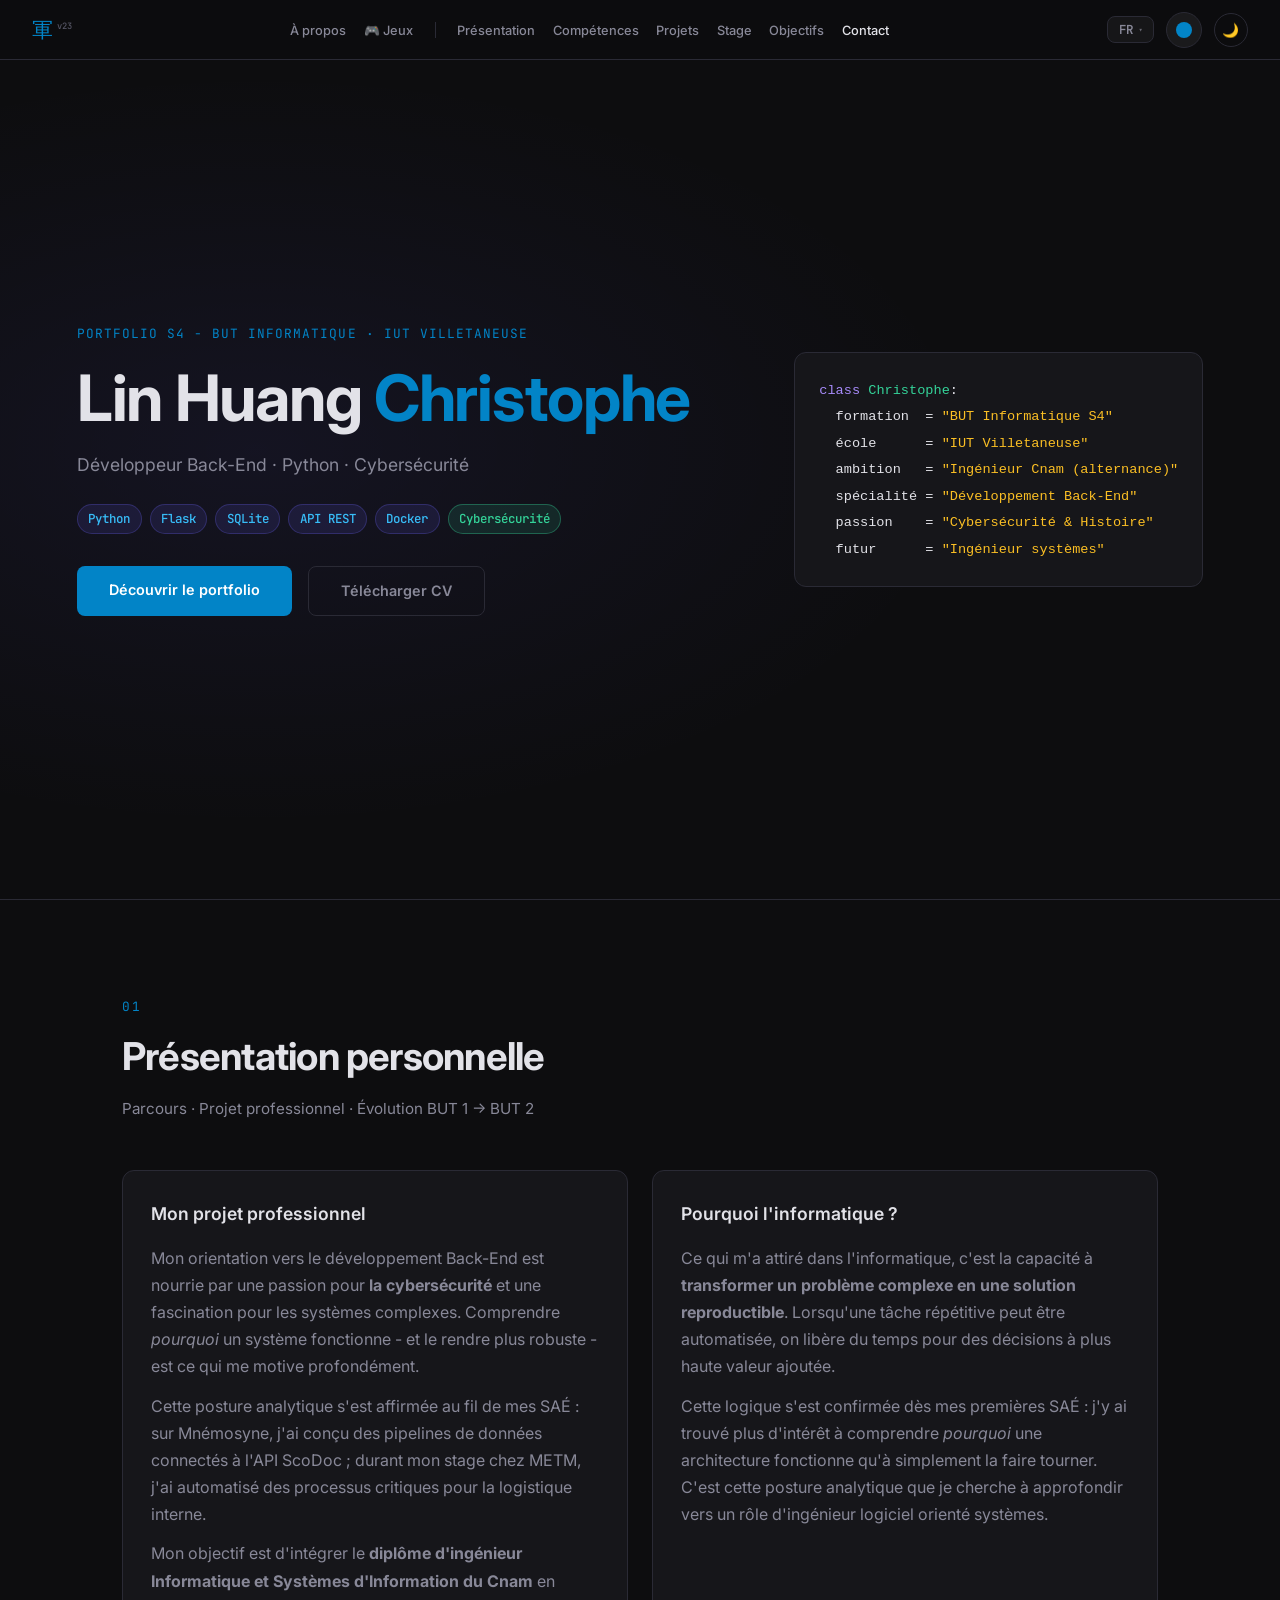
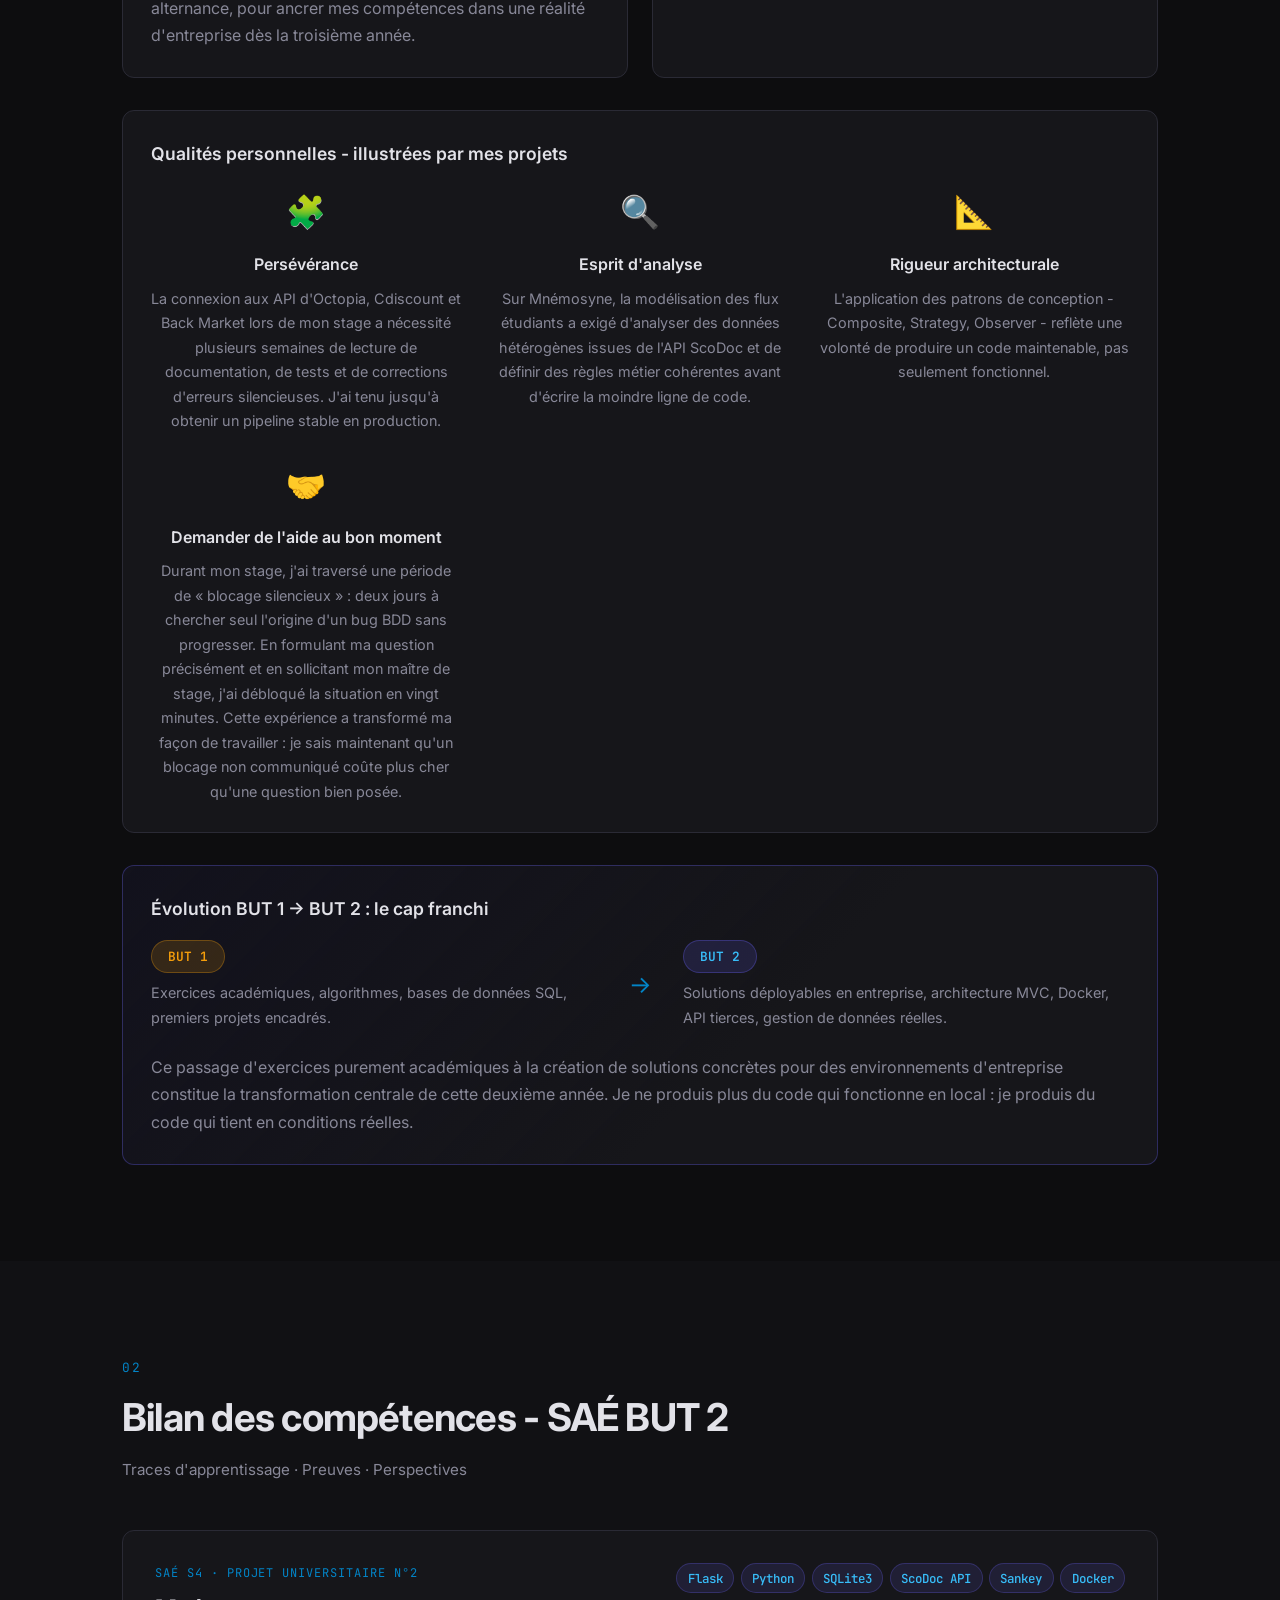
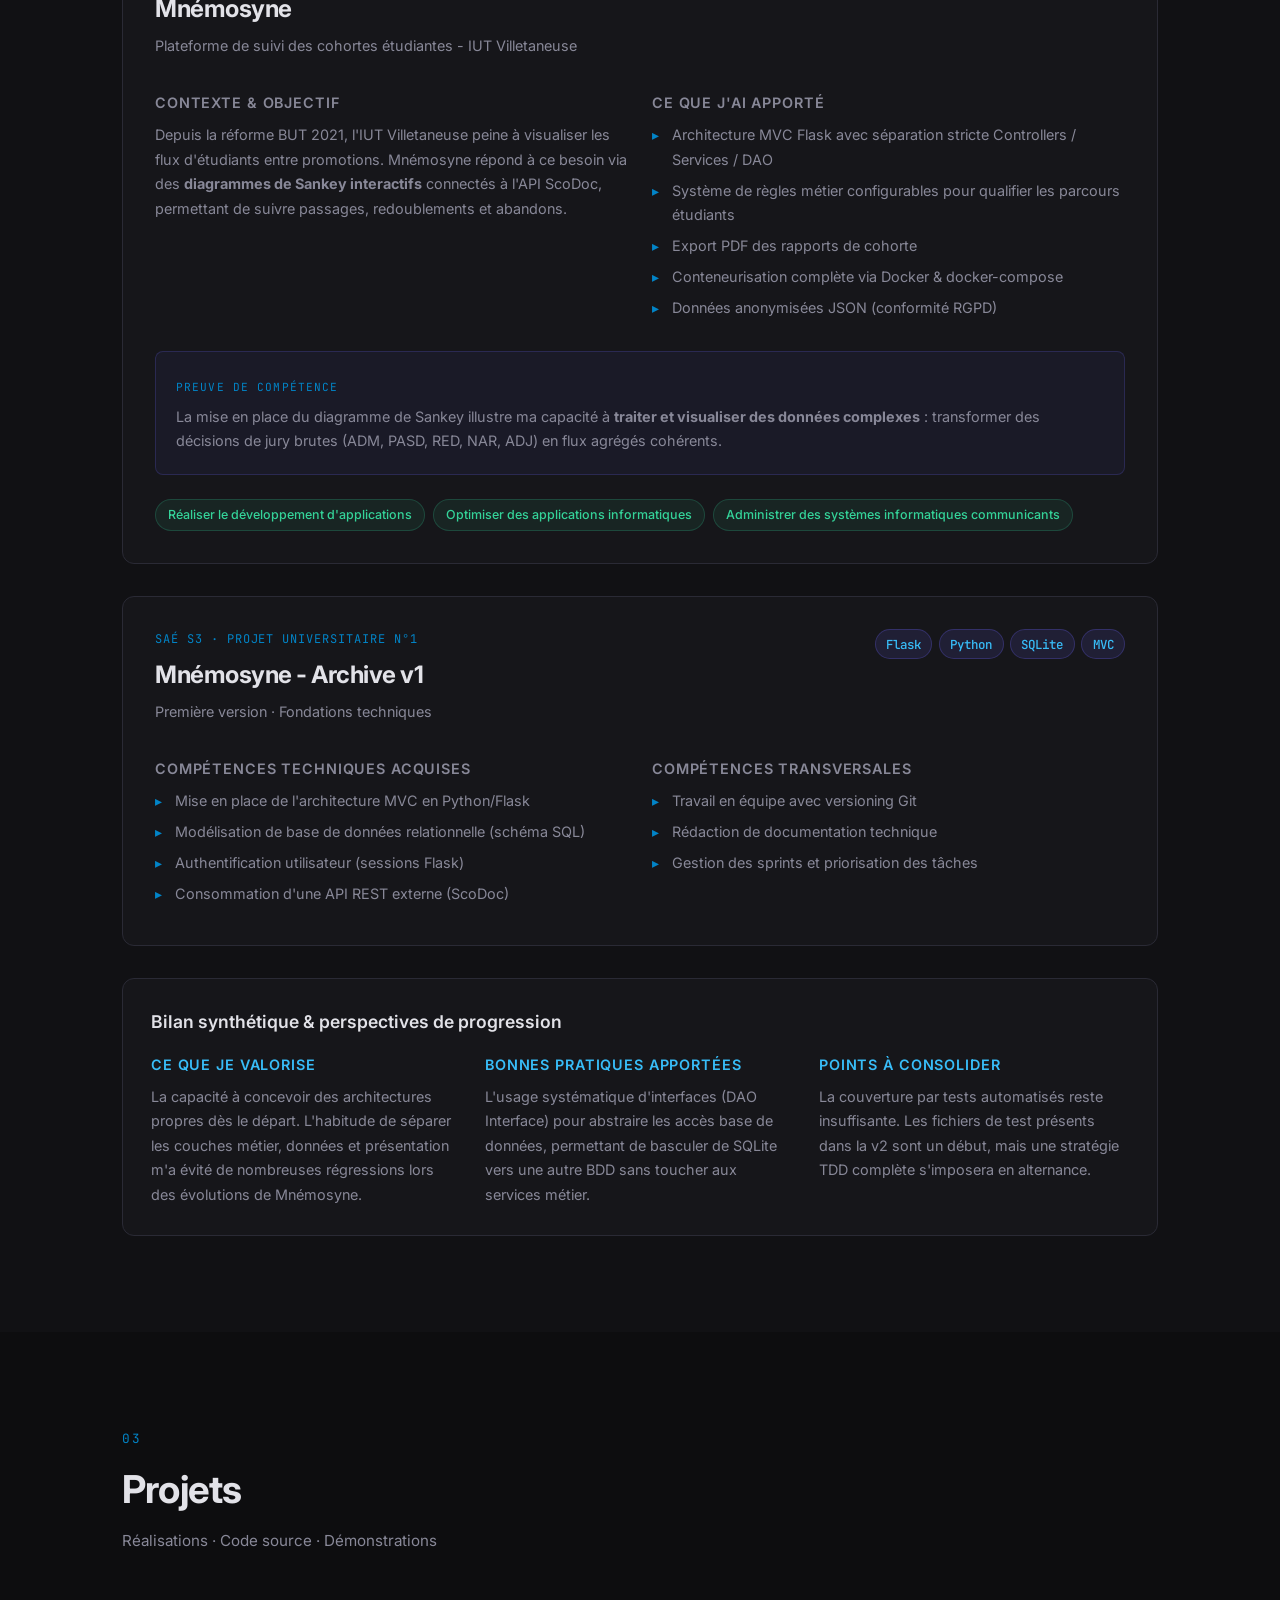
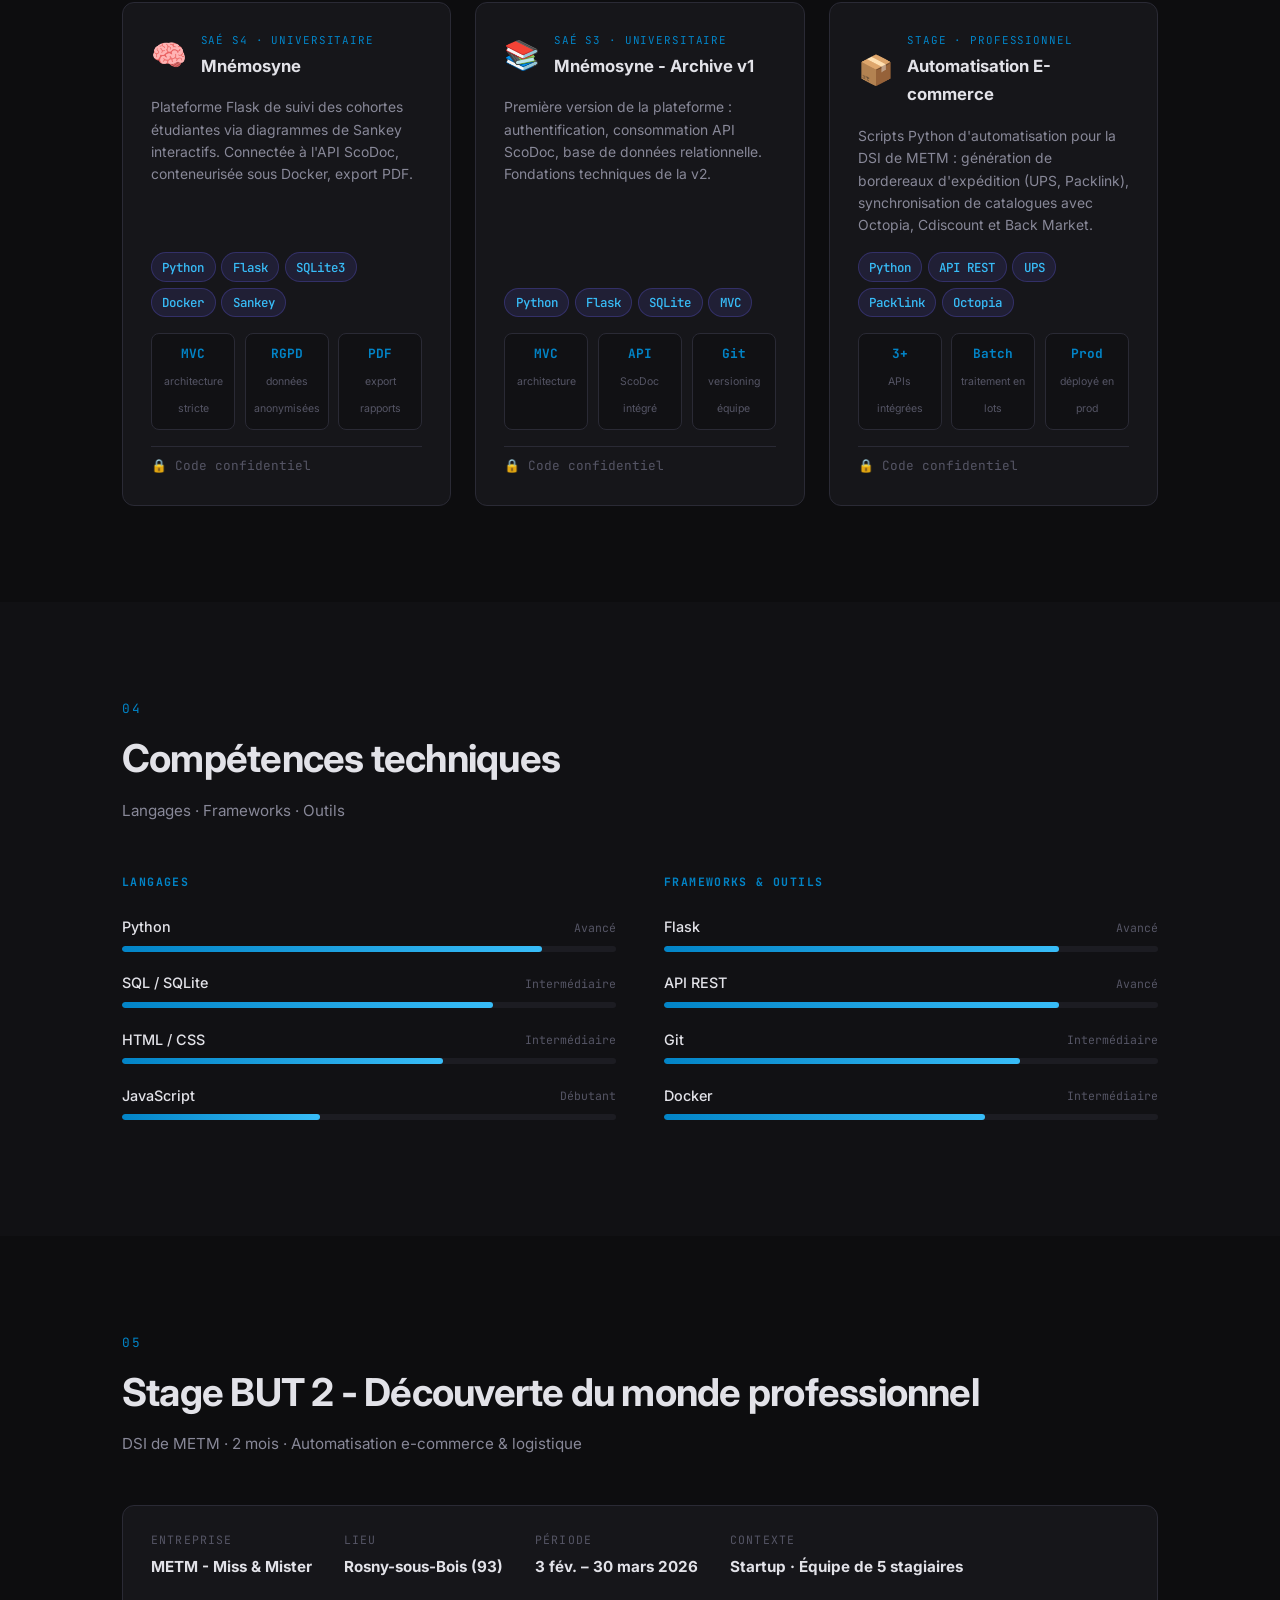
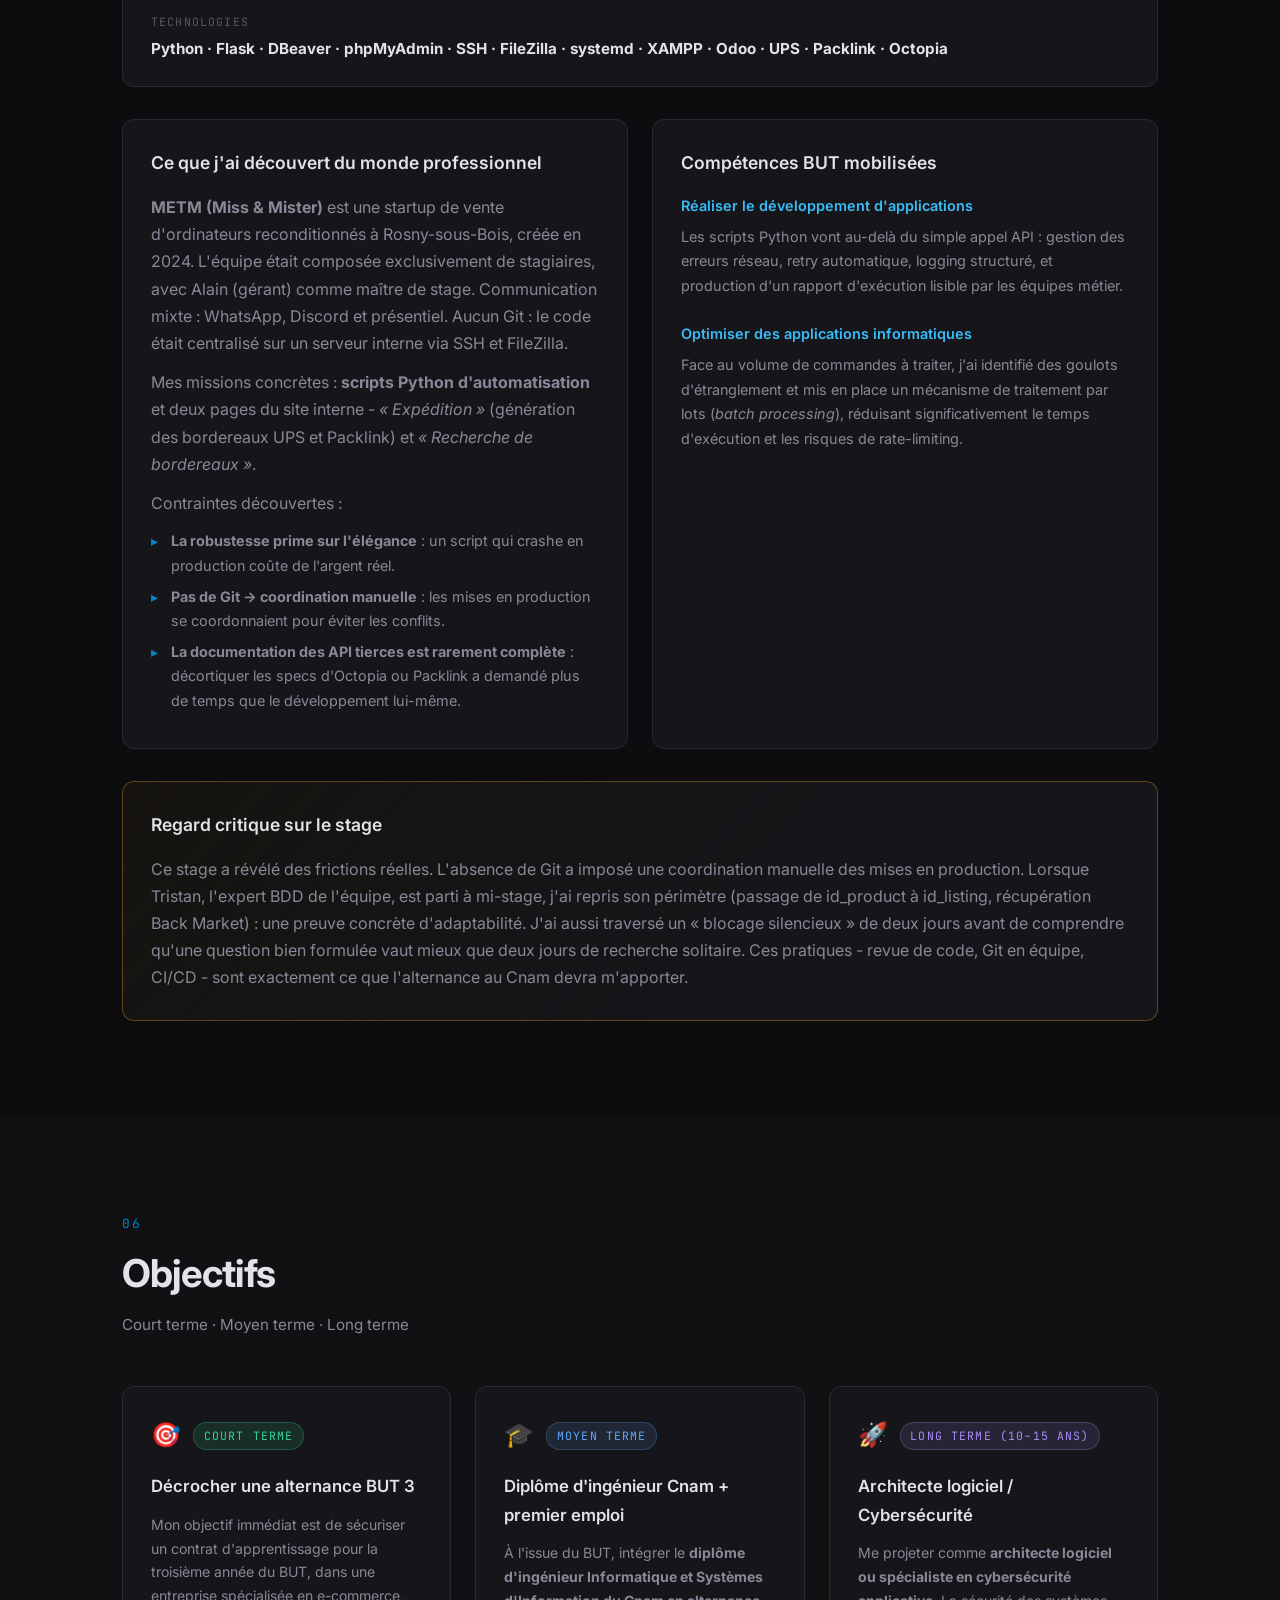
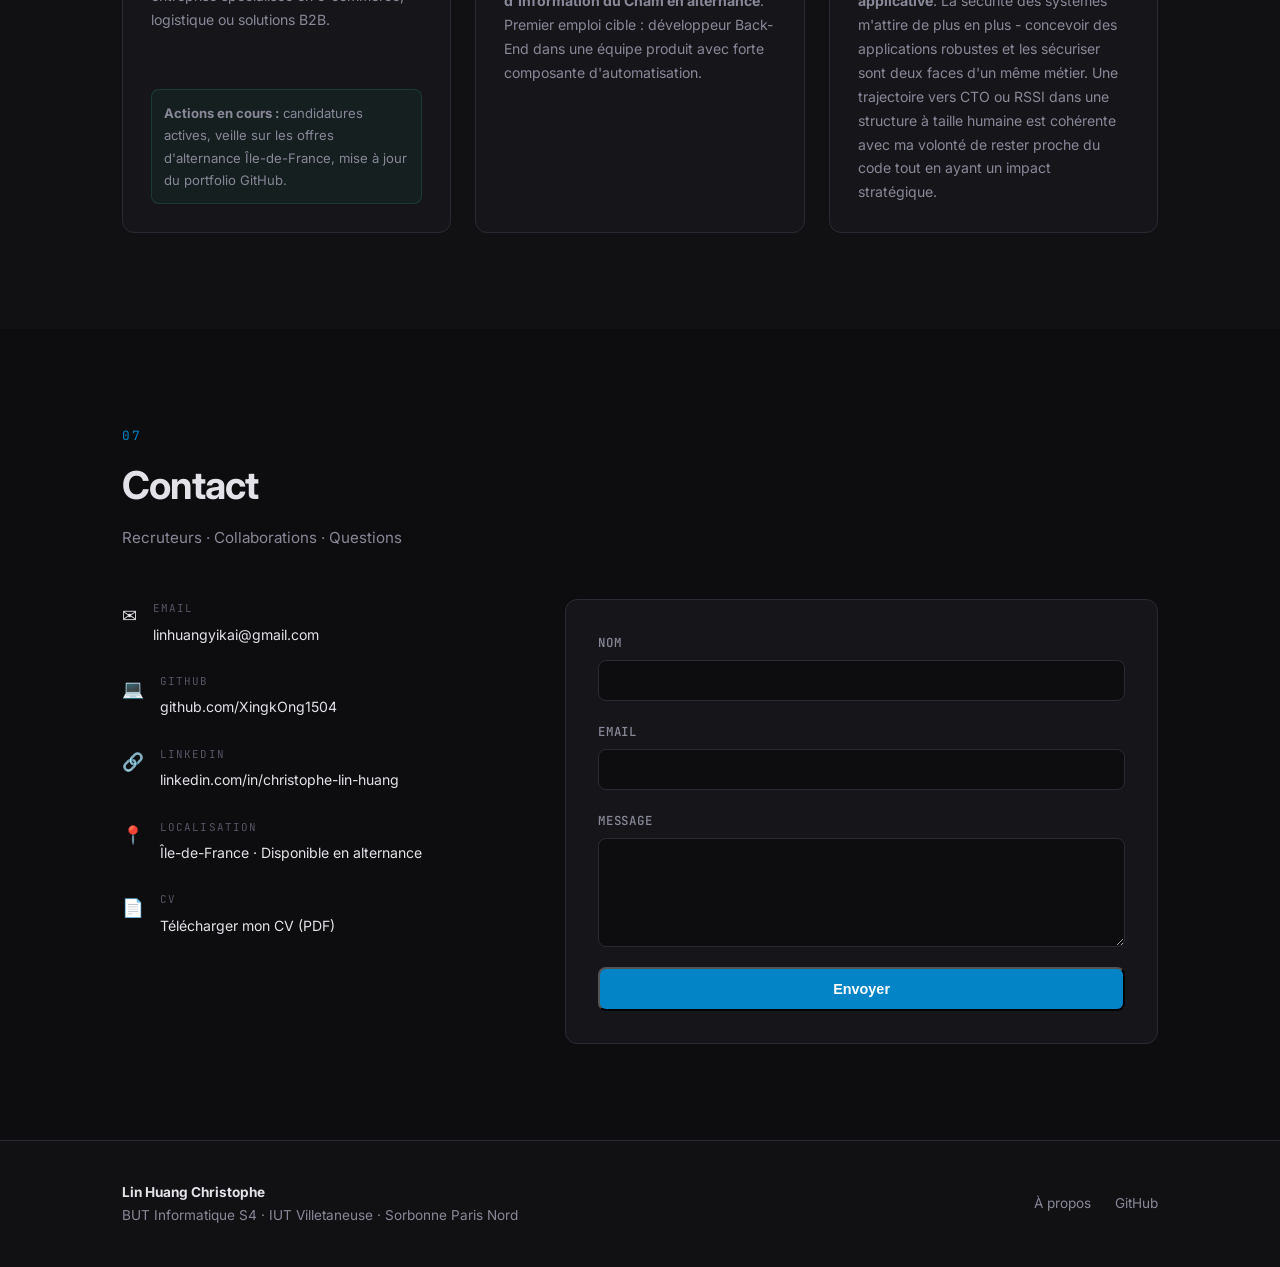
==== index.html @ b980972f "Age auto-calcule depuis le 19/07/2005 - plus besoin de le changer (v23) Co-Authored-By: Claude Sonne" ====
﻿<!DOCTYPE html>
<html lang="fr" data-theme="dark">
<head>
  <meta charset="UTF-8" />
  <meta name="viewport" content="width=device-width, initial-scale=1.0" />
  <title>Lin Huang Christophe - Portfolio BUT Informatique S4</title>
  <link rel="stylesheet" href="style.css" />
  <link rel="preconnect" href="https://fonts.googleapis.com" />
  <link href="https://fonts.googleapis.com/css2?family=Inter:wght@300;400;500;600;700&family=JetBrains+Mono:wght@400;500&display=swap" rel="stylesheet" />
</head>
<body>

  <!-- NAV -->
  <nav class="navbar">
    <a href="index.html" class="nav-logo">軍<span class="nav-v">v23</span></a>
    <button id="leafEgg" aria-hidden="true" tabindex="-1"></button>
    <ul class="nav-links">
      <li><a href="about.html" data-i18n="nav_about">À propos</a></li>
      <li><a href="games.html" data-i18n="nav_games">🎮 Jeux</a></li>
      <li class="nav-sep"></li>
      <li><a href="#presentation" data-i18n="nav_presentation">Présentation</a></li>
      <li><a href="#competences" data-i18n="nav_competences">Compétences</a></li>
      <li><a href="#projets" data-i18n="nav_projets">Projets</a></li>
      <li><a href="#stage" data-i18n="nav_stage">Stage</a></li>
      <li><a href="#objectifs" data-i18n="nav_objectifs">Objectifs</a></li>
      <li><a href="#contact" data-i18n="nav_contact">Contact</a></li>
    </ul>
    <div class="nav-actions">
      <div class="lang-dropdown" id="langDropdown">
        <button class="lang-current-btn" id="langCurrentBtn">
          <span id="langCurrentText">FR</span>
          <span class="lang-arr">▾</span>
        </button>
        <div class="lang-menu" id="langMenu">
          <button class="lang-menu-item" data-lang="fr">FR - Français</button>
          <button class="lang-menu-item" data-lang="en">EN - English</button>
          <button class="lang-menu-item" data-lang="zh">简 - 简体中文</button>
          <button class="lang-menu-item" data-lang="zh-tw">繁 - 繁體中文</button>
        </div>
      </div>
      <div class="color-picker-wrap" id="colorPickerWrap">
        <button class="color-picker-btn" id="colorPickerBtn" title="Couleur d'accent">
          <span class="color-dot" id="colorDot"></span>
        </button>
        <div class="color-palette-popup" id="colorPalettePopup"></div>
      </div>
      <button class="theme-toggle" id="themeToggle" aria-label="Thème">
        <span class="theme-icon">🌙</span>
      </button>
    </div>
  </nav>

  <!-- HERO -->
  <header class="hero">
    <div class="hero-content">
      <p class="hero-tag" data-i18n="hero_tag">Portfolio S4 - BUT Informatique · IUT Villetaneuse</p>
      <h1 data-i18n-html="hero_name">Lin Huang <span class="accent">Christophe</span></h1>
      <p class="hero-subtitle" data-i18n="hero_subtitle">Développeur Back-End · Automatisation · E-commerce &amp; Logistique</p>
      <div class="hero-badges">
        <span class="badge">Python</span>
        <span class="badge">Flask</span>
        <span class="badge">SQLite</span>
        <span class="badge">API REST</span>
        <span class="badge">Docker</span>
        <span class="badge badge-cyber">Cybersécurité</span>
      </div>
      <div class="hero-actions">
        <a href="#presentation" class="cta-btn" data-i18n="hero_cta">Découvrir le portfolio</a>
        <a href="cv.pdf" class="cv-btn" download data-i18n="hero_cv">Télécharger CV</a>
      </div>
    </div>
    <div class="hero-code">
      <pre><code data-i18n-html="hero_code"><span class="kw">class</span> <span class="cls">Christophe</span>:
  formation  = <span class="str">"BUT Informatique S4"</span>
  école      = <span class="str">"IUT Villetaneuse"</span>
  ambition   = <span class="str">"Ingénieur Cnam (alternance)"</span>
  spécialité = <span class="str">"Développement Back-End"</span>
  passion    = <span class="str">"Cybersécurité & Histoire"</span>
  futur      = <span class="str">"Ingénieur systèmes"</span></code></pre>
    </div>
  </header>

  <main>

    <!-- ======== 01 - PRÉSENTATION ======== -->
    <section id="presentation" class="section">
      <div class="container">
        <div class="section-header">
          <span class="section-num">01</span>
          <h2 data-i18n="s01_title">Présentation personnelle</h2>
          <p class="section-sub" data-i18n="s01_sub">Parcours · Projet professionnel · Évolution BUT 1 → BUT 2</p>
        </div>

        <div class="grid-2">
          <div class="card">
            <h3 data-i18n="s01_c1_title">Mon projet professionnel</h3>
            <div data-i18n-html="s01_c1_body">
              <p>Mon orientation vers le développement Back-End découle d'une appétence concrète pour <strong>l'automatisation des flux d'information</strong>, notamment dans les secteurs de l'e-commerce et de la logistique.</p>
              <p>Durant mon stage, j'ai mesuré l'impact direct d'un code robuste sur des processus critiques : génération automatique de bordereaux d'expédition, synchronisation des catalogues produits entre marketplaces.</p>
              <p>Mon objectif est d'intégrer le <strong>diplôme d'ingénieur Informatique et Systèmes d'Information du Cnam</strong> en alternance, pour ancrer mes compétences dans une réalité d'entreprise dès la troisième année.</p>
            </div>
          </div>

          <div class="card">
            <h3 data-i18n="s01_c2_title">Pourquoi l'informatique ?</h3>
            <div data-i18n-html="s01_c2_body">
              <p>Ce qui m'a attiré dans l'informatique, c'est la capacité à <strong>transformer un problème complexe en une solution reproductible</strong>. Lorsqu'une tâche répétitive peut être automatisée, on libère du temps pour des décisions à plus haute valeur ajoutée.</p>
              <p>Cette logique s'est confirmée dès mes premières SAÉ : j'y ai trouvé plus d'intérêt à comprendre <em>pourquoi</em> une architecture fonctionne qu'à simplement la faire tourner. C'est cette posture analytique que je cherche à approfondir vers un rôle d'ingénieur logiciel orienté systèmes.</p>
            </div>
          </div>
        </div>

        <div class="card card-full mt-lg">
          <h3 data-i18n="s01_c3_title">Qualités personnelles - illustrées par mes projets</h3>
          <div class="qualities-grid">
            <div class="quality-item">
              <span class="quality-icon">&#x1F9E9;</span>
              <h4 data-i18n="q1_title">Persévérance</h4>
              <p data-i18n="q1_body">La connexion aux API d'Octopia, Cdiscount et Back Market lors de mon stage a nécessité plusieurs semaines de lecture de documentation, de tests et de corrections d'erreurs silencieuses. J'ai tenu jusqu'à obtenir un pipeline stable en production.</p>
            </div>
            <div class="quality-item">
              <span class="quality-icon">&#x1F50D;</span>
              <h4 data-i18n="q2_title">Esprit d'analyse</h4>
              <p data-i18n="q2_body">Sur Mnémosyne, la modélisation des flux étudiants a exigé d'analyser des données hétérogènes issues de l'API ScoDoc et de définir des règles métier cohérentes avant d'écrire la moindre ligne de code.</p>
            </div>
            <div class="quality-item">
              <span class="quality-icon">&#x1F4D0;</span>
              <h4 data-i18n="q3_title">Rigueur architecturale</h4>
              <p data-i18n="q3_body">L'application des patrons de conception - Composite, Strategy, Observer - reflète une volonté de produire un code maintenable, pas seulement fonctionnel.</p>
            </div>
            <div class="quality-item">
              <span class="quality-icon">&#x1F91D;</span>
              <h4 data-i18n="q4_title">Demander de l'aide au bon moment</h4>
              <p data-i18n="q4_body">Durant mon stage, j'ai traversé une période de « blocage silencieux » : deux jours à chercher seul l'origine d'un bug BDD sans progresser. En formulant ma question précisément et en sollicitant mon maître de stage, j'ai débloqué la situation en vingt minutes. Cette expérience a transformé ma façon de travailler : je sais maintenant qu'un blocage non communiqué coûte plus cher qu'une question bien posée.</p>
            </div>
          </div>
        </div>

        <div class="card card-full mt-lg highlight-card">
          <h3 data-i18n="s01_c4_title">Évolution BUT 1 → BUT 2 : le cap franchi</h3>
          <div class="evolution-timeline">
            <div class="evo-step">
              <span class="evo-badge but1">BUT 1</span>
              <p data-i18n="evo_but1">Exercices académiques, algorithmes, bases de données SQL, premiers projets encadrés.</p>
            </div>
            <div class="evo-arrow">&#x2192;</div>
            <div class="evo-step">
              <span class="evo-badge but2">BUT 2</span>
              <p data-i18n="evo_but2">Solutions déployables en entreprise, architecture MVC, Docker, API tierces, gestion de données réelles.</p>
            </div>
          </div>
          <p class="mt-md" data-i18n="evo_conclusion">Ce passage d'exercices purement académiques à la création de solutions concrètes pour des environnements d'entreprise constitue la transformation centrale de cette deuxième année. Je ne produis plus du code qui fonctionne en local : je produis du code qui tient en conditions réelles.</p>
        </div>
      </div>
    </section>

    <!-- ======== 02 - COMPÉTENCES & SAÉ ======== -->
    <section id="competences" class="section section-dark">
      <div class="container">
        <div class="section-header">
          <span class="section-num">02</span>
          <h2 data-i18n="s02_title">Bilan des compétences - SAÉ BUT 2</h2>
          <p class="section-sub" data-i18n="s02_sub">Traces d'apprentissage · Preuves · Perspectives</p>
        </div>

        <div class="project-card">
          <div class="project-header">
            <div>
              <span class="project-tag" data-i18n="sae_s4_tag">SAÉ S4 · Projet universitaire n°2</span>
              <h3 class="project-title">Mnémosyne</h3>
              <p class="project-sub" data-i18n="sae_s4_sub">Plateforme de suivi des cohortes étudiantes - IUT Villetaneuse</p>
            </div>
            <div class="project-stack">
              <span class="badge">Flask</span>
              <span class="badge">Python</span>
              <span class="badge">SQLite3</span>
              <span class="badge">ScoDoc API</span>
              <span class="badge">Sankey</span>
              <span class="badge">Docker</span>
            </div>
          </div>

          <div class="grid-2 mt-md">
            <div>
              <h4 data-i18n="sae_s4_ctx_title">Contexte &amp; objectif</h4>
              <div data-i18n-html="sae_s4_ctx_body"><p>Depuis la réforme BUT 2021, l'IUT Villetaneuse peine à visualiser les flux d'étudiants entre promotions. Mnémosyne répond à ce besoin via des <strong>diagrammes de Sankey interactifs</strong> connectés à l'API ScoDoc, permettant de suivre passages, redoublements et abandons.</p></div>
            </div>
            <div>
              <h4 data-i18n="sae_s4_contrib_title">Ce que j'ai apporté</h4>
              <ul class="bullet-list" data-i18n-html="sae_s4_contrib_body">
                <li>Architecture MVC Flask avec séparation stricte Controllers / Services / DAO</li>
                <li>Système de règles métier configurables pour qualifier les parcours étudiants</li>
                <li>Export PDF des rapports de cohorte</li>
                <li>Conteneurisation complète via Docker &amp; docker-compose</li>
                <li>Données anonymisées JSON (conformité RGPD)</li>
              </ul>
            </div>
          </div>

          <div class="proof-box mt-md">
            <span class="proof-label" data-i18n="proof_label">Preuve de compétence</span>
            <p data-i18n-html="sae_s4_proof">La mise en place du diagramme de Sankey illustre ma capacité à <strong>traiter et visualiser des données complexes</strong> : transformer des décisions de jury brutes (ADM, PASD, RED, NAR, ADJ) en flux agrégés cohérents.</p>
          </div>

          <div class="competence-tags mt-md">
            <span class="comp-tag" data-i18n="comp_realiser">Réaliser le développement d'applications</span>
            <span class="comp-tag" data-i18n="comp_optimiser">Optimiser des applications informatiques</span>
            <span class="comp-tag" data-i18n="comp_administrer">Administrer des systèmes informatiques communicants</span>
          </div>
        </div>

        <div class="project-card mt-lg">
          <div class="project-header">
            <div>
              <span class="project-tag" data-i18n="sae_s3_tag">SAÉ S3 · Projet universitaire n°1</span>
              <h3 class="project-title" data-i18n="sae_s3_title">Mnémosyne - Archive v1</h3>
              <p class="project-sub" data-i18n="sae_s3_sub">Première version · Fondations techniques</p>
            </div>
            <div class="project-stack">
              <span class="badge">Flask</span>
              <span class="badge">Python</span>
              <span class="badge">SQLite</span>
              <span class="badge">MVC</span>
            </div>
          </div>

          <div class="grid-2 mt-md">
            <div>
              <h4 data-i18n="sae_s3_tech_title">Compétences techniques acquises</h4>
              <ul class="bullet-list" data-i18n-html="sae_s3_tech_body">
                <li>Mise en place de l'architecture MVC en Python/Flask</li>
                <li>Modélisation de base de données relationnelle (schéma SQL)</li>
                <li>Authentification utilisateur (sessions Flask)</li>
                <li>Consommation d'une API REST externe (ScoDoc)</li>
              </ul>
            </div>
            <div>
              <h4 data-i18n="sae_s3_trans_title">Compétences transversales</h4>
              <ul class="bullet-list" data-i18n-html="sae_s3_trans_body">
                <li>Travail en équipe avec versioning Git</li>
                <li>Rédaction de documentation technique</li>
                <li>Gestion des sprints et priorisation des tâches</li>
              </ul>
            </div>
          </div>
        </div>

        <div class="card card-full mt-lg">
          <h3 data-i18n="bilan_title">Bilan synthétique &amp; perspectives de progression</h3>
          <div class="grid-3">
            <div class="bilan-item">
              <h4 data-i18n="bilan_1_title">Ce que je valorise</h4>
              <p data-i18n="bilan_1_body">La capacité à concevoir des architectures propres dès le départ. L'habitude de séparer les couches métier, données et présentation m'a évité de nombreuses régressions lors des évolutions de Mnémosyne.</p>
            </div>
            <div class="bilan-item">
              <h4 data-i18n="bilan_2_title">Bonnes pratiques apportées</h4>
              <p data-i18n="bilan_2_body">L'usage systématique d'interfaces (DAO Interface) pour abstraire les accès base de données, permettant de basculer de SQLite vers une autre BDD sans toucher aux services métier.</p>
            </div>
            <div class="bilan-item">
              <h4 data-i18n="bilan_3_title">Points à consolider</h4>
              <p data-i18n="bilan_3_body">La couverture par tests automatisés reste insuffisante. Les fichiers de test présents dans la v2 sont un début, mais une stratégie TDD complète s'imposera en alternance.</p>
            </div>
          </div>
        </div>
      </div>
    </section>

    <!-- ======== 03 - PROJETS ======== -->
    <section id="projets" class="section">
      <div class="container">
        <div class="section-header">
          <span class="section-num">03</span>
          <h2 data-i18n="s03_title">Projets</h2>
          <p class="section-sub" data-i18n="s03_sub">Réalisations · Code source · Démonstrations</p>
        </div>

        <div class="projects-grid">

          <div class="proj-card">
            <div class="proj-card-header">
              <div class="proj-card-icon">&#x1F9E0;</div>
              <div class="proj-card-meta">
                <span class="proj-card-type" data-i18n="proj1_type">SAÉ S4 · Universitaire</span>
                <h3 class="proj-card-title">Mnémosyne</h3>
              </div>
            </div>
            <p class="proj-card-desc" data-i18n="proj1_desc">Plateforme Flask de suivi des cohortes étudiantes via diagrammes de Sankey interactifs. Connectée à l'API ScoDoc, conteneurisée sous Docker, export PDF.</p>
            <div class="proj-card-stack">
              <span class="badge">Python</span>
              <span class="badge">Flask</span>
              <span class="badge">SQLite3</span>
              <span class="badge">Docker</span>
              <span class="badge">Sankey</span>
            </div>
            <div class="proj-card-highlights">
              <div class="proj-highlight">
                <span class="ph-num">MVC</span>
                <span class="ph-label" data-i18n="proj1_h1">architecture stricte</span>
              </div>
              <div class="proj-highlight">
                <span class="ph-num">RGPD</span>
                <span class="ph-label" data-i18n="proj1_h2">données anonymisées</span>
              </div>
              <div class="proj-highlight">
                <span class="ph-num">PDF</span>
                <span class="ph-label" data-i18n="proj1_h3">export rapports</span>
              </div>
            </div>
            <div class="proj-card-actions">
              <span class="proj-confidential" data-i18n="proj_confidential">&#x1F512; Code confidentiel</span>
            </div>
          </div>

          <div class="proj-card">
            <div class="proj-card-header">
              <div class="proj-card-icon">&#x1F4DA;</div>
              <div class="proj-card-meta">
                <span class="proj-card-type" data-i18n="proj2_type">SAÉ S3 · Universitaire</span>
                <h3 class="proj-card-title">Mnémosyne - Archive v1</h3>
              </div>
            </div>
            <p class="proj-card-desc" data-i18n="proj2_desc">Première version de la plateforme : authentification, consommation API ScoDoc, base de données relationnelle. Fondations techniques de la v2.</p>
            <div class="proj-card-stack">
              <span class="badge">Python</span>
              <span class="badge">Flask</span>
              <span class="badge">SQLite</span>
              <span class="badge">MVC</span>
            </div>
            <div class="proj-card-highlights">
              <div class="proj-highlight">
                <span class="ph-num">MVC</span>
                <span class="ph-label" data-i18n="proj2_h1">architecture</span>
              </div>
              <div class="proj-highlight">
                <span class="ph-num">API</span>
                <span class="ph-label" data-i18n="proj2_h2">ScoDoc intégré</span>
              </div>
              <div class="proj-highlight">
                <span class="ph-num">Git</span>
                <span class="ph-label" data-i18n="proj2_h3">versioning équipe</span>
              </div>
            </div>
            <div class="proj-card-actions">
              <span class="proj-confidential" data-i18n="proj_confidential">&#x1F512; Code confidentiel</span>
            </div>
          </div>

          <div class="proj-card">
            <div class="proj-card-header">
              <div class="proj-card-icon">&#x1F4E6;</div>
              <div class="proj-card-meta">
                <span class="proj-card-type" data-i18n="proj3_type">Stage · Professionnel</span>
                <h3 class="proj-card-title" data-i18n="proj3_name">Automatisation E-commerce</h3>
              </div>
            </div>
            <p class="proj-card-desc" data-i18n="proj3_desc">Scripts Python d'automatisation pour la DSI de METM : génération de bordereaux d'expédition (UPS, Packlink), synchronisation de catalogues avec Octopia, Cdiscount et Back Market.</p>
            <div class="proj-card-stack">
              <span class="badge">Python</span>
              <span class="badge">API REST</span>
              <span class="badge">UPS</span>
              <span class="badge">Packlink</span>
              <span class="badge">Octopia</span>
            </div>
            <div class="proj-card-highlights">
              <div class="proj-highlight">
                <span class="ph-num">3+</span>
                <span class="ph-label" data-i18n="proj3_h1">APIs intégrées</span>
              </div>
              <div class="proj-highlight">
                <span class="ph-num">Batch</span>
                <span class="ph-label" data-i18n="proj3_h2">traitement en lots</span>
              </div>
              <div class="proj-highlight">
                <span class="ph-num">Prod</span>
                <span class="ph-label" data-i18n="proj3_h3">déployé en prod</span>
              </div>
            </div>
            <div class="proj-card-actions">
              <span class="proj-confidential" data-i18n="proj_confidential">&#x1F512; Code confidentiel</span>
            </div>
          </div>

        </div>
      </div>
    </section>

    <!-- ======== 04 - COMPÉTENCES TECHNIQUES ======== -->
    <section id="skills" class="section section-dark">
      <div class="container">
        <div class="section-header">
          <span class="section-num">04</span>
          <h2 data-i18n="s04_title">Compétences techniques</h2>
          <p class="section-sub" data-i18n="s04_sub">Langages · Frameworks · Outils</p>
        </div>

        <div class="skills-grid">
          <div class="skills-col">
            <h3 class="skills-cat-title" data-i18n="skills_lang">Langages</h3>
            <div class="skill-item">
              <div class="skill-header">
                <span class="skill-name">Python</span>
                <span class="skill-level" data-i18n="skill_advanced">Avancé</span>
              </div>
              <div class="skill-bar"><div class="skill-fill" data-width="85"></div></div>
            </div>
            <div class="skill-item">
              <div class="skill-header">
                <span class="skill-name">SQL / SQLite</span>
                <span class="skill-level" data-i18n="skill_intermediate">Intermédiaire</span>
              </div>
              <div class="skill-bar"><div class="skill-fill" data-width="75"></div></div>
            </div>
            <div class="skill-item">
              <div class="skill-header">
                <span class="skill-name">HTML / CSS</span>
                <span class="skill-level" data-i18n="skill_intermediate">Intermédiaire</span>
              </div>
              <div class="skill-bar"><div class="skill-fill" data-width="65"></div></div>
            </div>
            <div class="skill-item">
              <div class="skill-header">
                <span class="skill-name">JavaScript</span>
                <span class="skill-level" data-i18n="skill_beginner">Débutant</span>
              </div>
              <div class="skill-bar"><div class="skill-fill" data-width="40"></div></div>
            </div>
          </div>

          <div class="skills-col">
            <h3 class="skills-cat-title" data-i18n="skills_tools">Frameworks &amp; Outils</h3>
            <div class="skill-item">
              <div class="skill-header">
                <span class="skill-name">Flask</span>
                <span class="skill-level" data-i18n="skill_advanced">Avancé</span>
              </div>
              <div class="skill-bar"><div class="skill-fill" data-width="80"></div></div>
            </div>
            <div class="skill-item">
              <div class="skill-header">
                <span class="skill-name">API REST</span>
                <span class="skill-level" data-i18n="skill_advanced">Avancé</span>
              </div>
              <div class="skill-bar"><div class="skill-fill" data-width="80"></div></div>
            </div>
            <div class="skill-item">
              <div class="skill-header">
                <span class="skill-name">Git</span>
                <span class="skill-level" data-i18n="skill_intermediate">Intermédiaire</span>
              </div>
              <div class="skill-bar"><div class="skill-fill" data-width="72"></div></div>
            </div>
            <div class="skill-item">
              <div class="skill-header">
                <span class="skill-name">Docker</span>
                <span class="skill-level" data-i18n="skill_intermediate">Intermédiaire</span>
              </div>
              <div class="skill-bar"><div class="skill-fill" data-width="65"></div></div>
            </div>
          </div>
        </div>
      </div>
    </section>

    <!-- ======== 05 - STAGE ======== -->
    <section id="stage" class="section">
      <div class="container">
        <div class="section-header">
          <span class="section-num">05</span>
          <h2 data-i18n="s05_title">Stage BUT 2 - Découverte du monde professionnel</h2>
          <p class="section-sub" data-i18n="s05_sub">METM Miss &amp; Mister · 2 mois · Automatisation e-commerce &amp; logistique</p>
        </div>

        <div class="stage-intro card card-full">
          <div class="stage-meta">
            <div class="stage-info">
              <span class="label" data-i18n="stage_co_label">Entreprise</span>
              <strong data-i18n="stage_co">METM - Miss &amp; Mister</strong>
            </div>
            <div class="stage-info">
              <span class="label" data-i18n="stage_loc_label">Lieu</span>
              <strong>Rosny-sous-Bois (93)</strong>
            </div>
            <div class="stage-info">
              <span class="label" data-i18n="stage_period_label">Période</span>
              <strong data-i18n="stage_period">3 fév. – 30 mars 2026</strong>
            </div>
            <div class="stage-info">
              <span class="label" data-i18n="stage_dept_label">Contexte</span>
              <strong data-i18n="stage_dept">Startup · Équipe de 5 stagiaires</strong>
            </div>
            <div class="stage-info">
              <span class="label" data-i18n="stage_tech_label">Technologies</span>
              <strong>Python · Flask · DBeaver · phpMyAdmin · SSH · FileZilla · systemd · XAMPP · Odoo · UPS · Packlink · Octopia</strong>
            </div>
          </div>
        </div>

        <div class="grid-2 mt-lg">
          <div class="card">
            <h3 data-i18n="stage_c1_title">Ce que j'ai découvert du monde professionnel</h3>
            <div data-i18n-html="stage_c1_body">
              <p><strong>METM (Miss &amp; Mister)</strong> est une startup de vente d'ordinateurs reconditionnés à Rosny-sous-Bois, créée en 2024. L'équipe était composée exclusivement de stagiaires - chacun responsable d'un périmètre distinct - avec Alain (gérant) comme maître de stage. Communication mixte : WhatsApp, Discord et présentiel. Aucun Git : le code était centralisé sur un serveur interne via SSH et FileZilla.</p>
              <p>Mes missions concrètes : développement de <strong>scripts Python d'automatisation</strong> et réalisation de deux pages du site interne - <em>« Expédition »</em> (génération automatique des bordereaux UPS et Packlink) et <em>« Recherche de bordereaux »</em> (retrouver un bordereau par numéro de commande).</p>
              <p>Ce que le monde professionnel m'a appris :</p>
              <ul class="bullet-list">
                <li><strong>La robustesse prime sur l'élégance</strong> : un script qui crashe en production coûte de l'argent réel.</li>
                <li><strong>Pas de Git → une discipline de communication accrue</strong> : les mises en production se coordonnaient manuellement pour éviter les conflits.</li>
                <li><strong>La documentation des API tierces est rarement complète</strong> : décortiquer les specs d'Octopia ou Packlink a demandé plus de temps que le développement lui-même.</li>
              </ul>
            </div>
          </div>

          <div class="card">
            <h3 data-i18n="stage_c2_title">Compétences BUT mobilisées</h3>
            <div data-i18n-html="stage_c2_body">
              <div class="competence-block">
                <h4>Réaliser le développement d'applications</h4>
                <p>Les scripts Python vont au-delà du simple appel API : gestion des erreurs réseau, retry automatique, logging structuré et production d'un rapport d'exécution lisible par les équipes métier.</p>
              </div>
              <div class="competence-block mt-md">
                <h4>Optimiser des applications informatiques</h4>
                <p>Face au volume de commandes à traiter, j'ai identifié des goulots d'étranglement et mis en place un mécanisme de traitement par lots (<em>batch processing</em>), réduisant significativement le temps d'exécution et les risques de rate-limiting.</p>
              </div>
            </div>
          </div>
        </div>

        <div class="card card-full mt-lg warning-card">
          <h3 data-i18n="stage_c3_title">Regard critique sur le stage</h3>
          <p data-i18n="stage_c3_body">Ce stage a révélé plusieurs frictions réelles. L'absence de Git a imposé une coordination manuelle des mises en production - une lacune organisationnelle avec des conséquences directes. Lorsque Tristan, l'expert BDD de l'équipe, est parti à mi-stage, j'ai repris son périmètre (passage de id_product à id_listing, récupération des données Back Market) : une mise à l'épreuve concrète de mon adaptabilité. J'ai aussi traversé un « blocage silencieux » de deux jours avant de comprendre qu'une question bien formulée vaut mieux que deux jours de recherche solitaire. Ces pratiques - revue de code, Git en équipe, CI/CD - sont exactement ce que l'alternance au Cnam devra m'apporter.</p>
        </div>
      </div>
    </section>

    <!-- ======== 06 - OBJECTIFS ======== -->
    <section id="objectifs" class="section section-dark">
      <div class="container">
        <div class="section-header">
          <span class="section-num">06</span>
          <h2 data-i18n="s06_title">Objectifs</h2>
          <p class="section-sub" data-i18n="s06_sub">Court terme · Moyen terme · Long terme</p>
        </div>

        <div class="objectives-grid">
          <div class="objective-card">
            <div class="obj-header">
              <span class="obj-icon">&#x1F3AF;</span>
              <span class="obj-horizon court" data-i18n="obj_court">Court terme</span>
            </div>
            <h3 data-i18n="obj1_title">Décrocher une alternance BUT 3</h3>
            <p data-i18n="obj1_body">Mon objectif immédiat est de sécuriser un contrat d'apprentissage pour la troisième année du BUT, dans une entreprise spécialisée en e-commerce, logistique ou solutions B2B.</p>
            <div class="obj-action">
              <strong data-i18n="obj_action_label">Actions en cours :</strong> <span data-i18n="obj1_action">candidatures actives, veille sur les offres d'alternance Île-de-France, mise à jour du portfolio GitHub.</span>
            </div>
          </div>

          <div class="objective-card">
            <div class="obj-header">
              <span class="obj-icon">&#x1F393;</span>
              <span class="obj-horizon moyen" data-i18n="obj_moyen">Moyen terme</span>
            </div>
            <h3 data-i18n="obj2_title">Diplôme d'ingénieur Cnam + premier emploi</h3>
            <p data-i18n-html="obj2_body">À l'issue du BUT, intégrer le <strong>diplôme d'ingénieur Informatique et Systèmes d'Information du Cnam en alternance</strong>. Premier emploi cible : développeur Back-End dans une équipe produit avec forte composante d'automatisation.</p>
          </div>

          <div class="objective-card">
            <div class="obj-header">
              <span class="obj-icon">&#x1F680;</span>
              <span class="obj-horizon long" data-i18n="obj_long">Long terme (10–15 ans)</span>
            </div>
            <h3 data-i18n="obj3_title">Architecte logiciel / Cybersécurité</h3>
            <p data-i18n-html="obj3_body">Me projeter comme <strong>architecte logiciel ou spécialiste en cybersécurité applicative</strong>. La sécurité des systèmes m'attire de plus en plus - concevoir des applications robustes et les sécuriser sont deux faces d'un même métier. Une trajectoire vers CTO ou RSSI dans une structure à taille humaine est cohérente avec ma volonté de rester proche du code tout en ayant un impact stratégique.</p>
          </div>
        </div>
      </div>
    </section>

    <!-- ======== 07 - CONTACT ======== -->
    <section id="contact" class="section">
      <div class="container">
        <div class="section-header">
          <span class="section-num">07</span>
          <h2 data-i18n="s07_title">Contact</h2>
          <p class="section-sub" data-i18n="s07_sub">Recruteurs · Collaborations · Questions</p>
        </div>

        <div class="contact-layout">
          <div class="contact-info">
            <div class="contact-item">
              <span class="contact-icon">&#x2709;</span>
              <div>
                <span class="contact-label" data-i18n="contact_email_label">Email</span>
                <a href="mailto:linhuangyikai@gmail.com" class="contact-value">linhuangyikai@gmail.com</a>
              </div>
            </div>
            <div class="contact-item">
              <span class="contact-icon">&#x1F4BB;</span>
              <div>
                <span class="contact-label">GitHub</span>
                <a href="https://github.com/XingkOng1504" target="_blank" rel="noopener" class="contact-value">github.com/XingkOng1504</a>
              </div>
            </div>
            <div class="contact-item">
              <span class="contact-icon">&#x1F517;</span>
              <div>
                <span class="contact-label">LinkedIn</span>
                <a href="https://linkedin.com/in/christophe-lin-huang" target="_blank" rel="noopener" class="contact-value">linkedin.com/in/christophe-lin-huang</a>
              </div>
            </div>
            <div class="contact-item">
              <span class="contact-icon">&#x1F4CD;</span>
              <div>
                <span class="contact-label" data-i18n="contact_loc_label">Localisation</span>
                <span class="contact-value" data-i18n="contact_loc">Île-de-France · Disponible en alternance</span>
              </div>
            </div>
            <div class="contact-item">
              <span class="contact-icon">&#x1F4C4;</span>
              <div>
                <span class="contact-label" data-i18n="contact_cv_label">CV</span>
                <a href="cv.pdf" class="contact-value" download data-i18n="contact_cv_link">Télécharger mon CV (PDF)</a>
              </div>
            </div>
          </div>

          <form class="contact-form" id="contactForm" action="https://formspree.io/f/xnjknrzq" method="POST">
            <div class="form-group">
              <label for="contact-name" data-i18n="form_name">Nom</label>
              <input type="text" id="contact-name" name="name" required />
            </div>
            <div class="form-group">
              <label for="contact-email" data-i18n="form_email">Email</label>
              <input type="email" id="contact-email" name="email" required />
            </div>
            <div class="form-group">
              <label for="contact-msg" data-i18n="form_message">Message</label>
              <textarea id="contact-msg" name="message" rows="5" required></textarea>
            </div>
            <button type="submit" class="cta-btn" id="formSubmitBtn" data-i18n="form_send">Envoyer</button>
            <p class="form-success" id="formSuccess" data-i18n="form_success">✅ Message envoyé ! Je vous répondrai bientôt.</p>
          </form>
        </div>
      </div>
    </section>

  </main>

  <!-- FOOTER -->
  <footer class="footer">
    <div class="container footer-inner">
      <div>
        <p><strong data-i18n="footer_name">Lin Huang Christophe</strong></p>
        <p data-i18n="footer_sub">BUT Informatique S4 · IUT Villetaneuse · Sorbonne Paris Nord</p>
      </div>
      <div class="footer-links">
        <a href="about.html" data-i18n="nav_about">À propos</a>
        <a href="https://github.com/XingkOng1504" target="_blank" rel="noopener">GitHub</a>
      </div>
    </div>
  </footer>

  <script src="script.js"></script>
</body>
</html>
---- style.css ----
﻿/* ============================================
   RESET & BASE
   ============================================ */
*, *::before, *::after {
  box-sizing: border-box;
  margin: 0;
  padding: 0;
}

:root {
  --bg:          #0d0d0f;
  --bg-dark:     #111114;
  --bg-card:     #16161a;
  --bg-card2:    #1c1c22;
  --border:      #2a2a35;
  --accent:      #6c63ff;
  --accent-2:    #a78bfa;
  --accent-3:    #34d399;
  --text:        #e2e2e8;
  --text-muted:  #888898;
  --text-dim:    #555565;
  --but1:        #f59e0b;
  --but2:        #6c63ff;
  --court:       #34d399;
  --moyen:       #60a5fa;
  --long:        #a78bfa;
  --font-body:   'Inter', sans-serif;
  --font-mono:   'JetBrains Mono', monospace;
  --radius:      12px;
  --radius-sm:   8px;
  --shadow:      0 4px 24px rgba(0,0,0,0.4);
  --transition:  0.2s ease;
}

html { scroll-behavior: smooth; }

body {
  font-family: var(--font-body);
  background: var(--bg);
  color: var(--text);
  line-height: 1.7;
  font-size: 16px;
}

/* ============================================
   NAV
   ============================================ */
.navbar {
  position: fixed;
  top: 0; left: 0; right: 0;
  z-index: 100;
  display: flex;
  align-items: center;
  justify-content: space-between;
  padding: 0 2rem;
  height: 60px;
  background: rgba(13, 13, 15, 0.85);
  backdrop-filter: blur(12px);
  border-bottom: 1px solid var(--border);
}

.nav-logo {
  font-family: var(--font-mono);
  font-size: 1rem;
  font-weight: 500;
  color: var(--accent);
  letter-spacing: 0.1em;
}

.nav-links {
  list-style: none;
  display: flex;
  align-items: center;
  gap: 1.1rem;
  flex-wrap: nowrap;
}

.nav-links a {
  text-decoration: none;
  color: var(--text-muted);
  font-size: 0.8rem;
  font-weight: 500;
  transition: color var(--transition);
  white-space: nowrap;
}

.nav-links a:hover { color: var(--text); }

/* ============================================
   HERO
   ============================================ */
.hero {
  min-height: 100vh;
  display: flex;
  align-items: center;
  justify-content: space-between;
  gap: 3rem;
  padding: 100px 6vw 60px;
  background: radial-gradient(ellipse 80% 60% at 20% 50%, rgba(108,99,255,0.08) 0%, transparent 70%);
  border-bottom: 1px solid var(--border);
}

.hero-tag {
  font-size: 0.8rem;
  font-family: var(--font-mono);
  color: var(--accent);
  letter-spacing: 0.08em;
  text-transform: uppercase;
  margin-bottom: 1rem;
}

.hero h1 {
  font-size: clamp(2.4rem, 5vw, 4rem);
  font-weight: 700;
  line-height: 1.15;
  margin-bottom: 1rem;
  letter-spacing: -0.02em;
}

.accent { color: var(--accent); }

.hero-subtitle {
  font-size: 1.1rem;
  color: var(--text-muted);
  margin-bottom: 1.5rem;
}

.hero-badges {
  display: flex;
  flex-wrap: wrap;
  gap: 0.5rem;
  margin-bottom: 2rem;
}

.cta-btn {
  display: inline-block;
  padding: 0.75rem 2rem;
  background: var(--accent);
  color: #fff;
  text-decoration: none;
  border-radius: var(--radius-sm);
  font-weight: 600;
  font-size: 0.9rem;
  transition: opacity var(--transition), transform var(--transition);
}

.cta-btn:hover { opacity: 0.9; transform: translateY(-1px); }

.hero-code {
  flex: 0 0 auto;
  max-width: 420px;
}

.hero-code pre {
  background: var(--bg-card);
  border: 1px solid var(--border);
  border-radius: var(--radius);
  padding: 1.5rem;
  font-family: var(--font-mono);
  font-size: 0.85rem;
  line-height: 1.8;
  overflow-x: auto;
}

.kw  { color: #a78bfa; }
.cls { color: #34d399; }
.str { color: #fbbf24; }

/* ============================================
   LAYOUT
   ============================================ */
.container {
  max-width: 1100px;
  margin: 0 auto;
  padding: 0 2rem;
}

.section { padding: 6rem 0; }
.section-dark { background: var(--bg-dark); }

.section-header {
  margin-bottom: 3rem;
}

.section-num {
  font-family: var(--font-mono);
  font-size: 0.8rem;
  color: var(--accent);
  letter-spacing: 0.15em;
  text-transform: uppercase;
  display: block;
  margin-bottom: 0.4rem;
}

.section-header h2 {
  font-size: clamp(1.75rem, 3vw, 2.5rem);
  font-weight: 700;
  letter-spacing: -0.02em;
  margin-bottom: 0.4rem;
}

.section-sub {
  color: var(--text-muted);
  font-size: 0.95rem;
}

.grid-2 {
  display: grid;
  grid-template-columns: 1fr 1fr;
  gap: 1.5rem;
}

.grid-3 {
  display: grid;
  grid-template-columns: 1fr 1fr 1fr;
  gap: 1.5rem;
}

.mt-md { margin-top: 1.5rem; }
.mt-lg { margin-top: 2rem; }

/* ============================================
   CARDS
   ============================================ */
.card {
  background: var(--bg-card);
  border: 1px solid var(--border);
  border-radius: var(--radius);
  padding: 1.75rem;
}

.card h3 {
  font-size: 1.1rem;
  font-weight: 600;
  margin-bottom: 1rem;
  color: var(--text);
}

.card p { color: var(--text-muted); margin-bottom: 0.75rem; }
.card p:last-child { margin-bottom: 0; }

.card-full { grid-column: 1 / -1; }

.highlight-card {
  border-color: rgba(108, 99, 255, 0.3);
  background: linear-gradient(135deg, rgba(108,99,255,0.06) 0%, var(--bg-card) 60%);
}

.warning-card {
  border-color: rgba(251, 191, 36, 0.3);
  background: linear-gradient(135deg, rgba(251,191,36,0.04) 0%, var(--bg-card) 60%);
}

/* ============================================
   BADGES
   ============================================ */
.badge {
  display: inline-block;
  padding: 0.2rem 0.65rem;
  background: rgba(108,99,255,0.12);
  border: 1px solid rgba(108,99,255,0.25);
  color: var(--accent-2);
  border-radius: 100px;
  font-size: 0.78rem;
  font-family: var(--font-mono);
  font-weight: 500;
}

/* ============================================
   QUALITIES
   ============================================ */
.qualities-grid {
  display: grid;
  grid-template-columns: repeat(3, 1fr);
  gap: 1.5rem;
}

.quality-item { text-align: center; }

.quality-icon {
  font-size: 2rem;
  display: block;
  margin-bottom: 0.75rem;
}

.quality-item h4 {
  font-weight: 600;
  margin-bottom: 0.5rem;
  color: var(--text);
}

.quality-item p { color: var(--text-muted); font-size: 0.9rem; }

/* ============================================
   EVOLUTION TIMELINE
   ============================================ */
.evolution-timeline {
  display: flex;
  align-items: center;
  gap: 2rem;
  margin-bottom: 1rem;
}

.evo-step { flex: 1; }

.evo-badge {
  display: inline-block;
  padding: 0.3rem 1rem;
  border-radius: 100px;
  font-family: var(--font-mono);
  font-size: 0.8rem;
  font-weight: 600;
  margin-bottom: 0.5rem;
}

.evo-badge.but1 { background: rgba(245,158,11,0.15); color: var(--but1); border: 1px solid rgba(245,158,11,0.3); }
.evo-badge.but2 { background: rgba(108,99,255,0.15); color: var(--accent-2); border: 1px solid rgba(108,99,255,0.3); }

.evo-step p { color: var(--text-muted); font-size: 0.9rem; }

.evo-arrow {
  font-size: 1.5rem;
  color: var(--accent);
  flex: 0 0 auto;
}

/* ============================================
   PROJECT CARDS
   ============================================ */
.project-card {
  background: var(--bg-card);
  border: 1px solid var(--border);
  border-radius: var(--radius);
  padding: 2rem;
}

.project-header {
  display: flex;
  align-items: flex-start;
  justify-content: space-between;
  gap: 1.5rem;
  flex-wrap: wrap;
}

.project-tag {
  font-family: var(--font-mono);
  font-size: 0.75rem;
  color: var(--accent);
  letter-spacing: 0.08em;
  text-transform: uppercase;
  display: block;
  margin-bottom: 0.35rem;
}

.project-title {
  font-size: 1.5rem;
  font-weight: 700;
  letter-spacing: -0.02em;
  margin-bottom: 0.25rem;
}

.project-sub { color: var(--text-muted); font-size: 0.9rem; }

.project-stack { display: flex; flex-wrap: wrap; gap: 0.4rem; align-items: flex-start; }

.project-card h4 {
  font-size: 0.9rem;
  font-weight: 600;
  color: var(--text-muted);
  text-transform: uppercase;
  letter-spacing: 0.06em;
  margin-bottom: 0.5rem;
}

.project-card p { color: var(--text-muted); font-size: 0.9rem; margin-bottom: 0.5rem; }

.bullet-list {
  list-style: none;
  padding: 0;
}

.bullet-list li {
  color: var(--text-muted);
  font-size: 0.9rem;
  padding-left: 1.25rem;
  position: relative;
  margin-bottom: 0.4rem;
}

.bullet-list li::before {
  content: "▸";
  position: absolute;
  left: 0;
  color: var(--accent);
}

.proof-box {
  background: rgba(108,99,255,0.06);
  border: 1px solid rgba(108,99,255,0.2);
  border-radius: var(--radius-sm);
  padding: 1.25rem;
}

.proof-label {
  display: inline-block;
  font-family: var(--font-mono);
  font-size: 0.7rem;
  color: var(--accent);
  text-transform: uppercase;
  letter-spacing: 0.1em;
  margin-bottom: 0.5rem;
}

.proof-box p { color: var(--text-muted); font-size: 0.9rem; margin: 0; }

.competence-tags { display: flex; flex-wrap: wrap; gap: 0.5rem; }

.comp-tag {
  display: inline-block;
  padding: 0.3rem 0.75rem;
  background: rgba(52,211,153,0.08);
  border: 1px solid rgba(52,211,153,0.2);
  color: var(--accent-3);
  border-radius: 100px;
  font-size: 0.78rem;
  font-weight: 500;
}

/* ============================================
   SAE TABLE
   ============================================ */
.grid-sae-table { overflow-x: auto; }

.sae-table {
  width: 100%;
  border-collapse: collapse;
  font-size: 0.85rem;
}

.sae-table th {
  background: rgba(108,99,255,0.1);
  color: var(--text-muted);
  text-transform: uppercase;
  font-size: 0.7rem;
  letter-spacing: 0.08em;
  padding: 0.75rem 1rem;
  text-align: left;
  border-bottom: 1px solid var(--border);
}

.sae-table td {
  padding: 0.9rem 1rem;
  color: var(--text-muted);
  border-bottom: 1px solid var(--border);
  vertical-align: top;
}

/* ============================================
   BILAN ITEMS
   ============================================ */
.bilan-item h4 {
  font-size: 0.9rem;
  font-weight: 600;
  color: var(--accent-2);
  margin-bottom: 0.5rem;
  text-transform: uppercase;
  letter-spacing: 0.06em;
}

.bilan-item p { color: var(--text-muted); font-size: 0.9rem; }

/* ============================================
   STAGE META
   ============================================ */
.stage-intro { padding: 1.5rem 1.75rem; }

.stage-meta {
  display: flex;
  flex-wrap: wrap;
  gap: 2rem;
}

.stage-info .label {
  display: block;
  font-family: var(--font-mono);
  font-size: 0.72rem;
  color: var(--text-dim);
  text-transform: uppercase;
  letter-spacing: 0.1em;
  margin-bottom: 0.2rem;
}

.stage-info strong { font-size: 0.95rem; color: var(--text); }

.competence-block h4 {
  font-size: 0.9rem;
  font-weight: 600;
  color: var(--accent-2);
  margin-bottom: 0.4rem;
}

.competence-block p { color: var(--text-muted); font-size: 0.9rem; }

/* ============================================
   OBJECTIVES
   ============================================ */
.objectives-grid {
  display: grid;
  grid-template-columns: repeat(3, 1fr);
  gap: 1.5rem;
}

.objective-card {
  background: var(--bg-card);
  border: 1px solid var(--border);
  border-radius: var(--radius);
  padding: 1.75rem;
  display: flex;
  flex-direction: column;
  gap: 0.75rem;
}

.obj-header {
  display: flex;
  align-items: center;
  gap: 0.75rem;
  margin-bottom: 0.25rem;
}

.obj-icon { font-size: 1.5rem; }

.obj-horizon {
  font-family: var(--font-mono);
  font-size: 0.72rem;
  text-transform: uppercase;
  letter-spacing: 0.1em;
  padding: 0.2rem 0.6rem;
  border-radius: 100px;
}

.obj-horizon.court { background: rgba(52,211,153,0.12); color: var(--court); border: 1px solid rgba(52,211,153,0.25); }
.obj-horizon.moyen { background: rgba(96,165,250,0.12); color: var(--moyen); border: 1px solid rgba(96,165,250,0.25); }
.obj-horizon.long  { background: rgba(167,139,250,0.12); color: var(--long);  border: 1px solid rgba(167,139,250,0.25); }

.objective-card h3 {
  font-size: 1.05rem;
  font-weight: 600;
}

.objective-card p { color: var(--text-muted); font-size: 0.88rem; }

.obj-action {
  margin-top: auto;
  padding: 0.75rem;
  background: rgba(52,211,153,0.05);
  border: 1px solid rgba(52,211,153,0.15);
  border-radius: var(--radius-sm);
  font-size: 0.82rem;
  color: var(--text-muted);
}

/* ============================================
   FOOTER
   ============================================ */
.footer {
  border-top: 1px solid var(--border);
  padding: 2.5rem 0;
  background: var(--bg-dark);
}

.footer-inner {
  display: flex;
  align-items: center;
  justify-content: space-between;
  flex-wrap: wrap;
  gap: 1rem;
}

.footer p { color: var(--text-muted); font-size: 0.85rem; }
.footer strong { color: var(--text); }

.footer-links {
  display: flex;
  gap: 1.5rem;
}

.footer-links a {
  color: var(--text-muted);
  text-decoration: none;
  font-size: 0.85rem;
  transition: color var(--transition);
}

.footer-links a:hover { color: var(--accent); }

/* ============================================
   RESPONSIVE
   ============================================ */
@media (max-width: 900px) {
  .hero { flex-direction: column; padding: 100px 2rem 60px; }
  .hero-code { max-width: 100%; width: 100%; }
  .grid-2, .grid-3, .objectives-grid, .qualities-grid { grid-template-columns: 1fr; }
  .project-header { flex-direction: column; }
  .evolution-timeline { flex-direction: column; gap: 0.5rem; }
  .evo-arrow { transform: rotate(90deg); }
  .stage-meta { flex-direction: column; gap: 1rem; }
}

@media (max-width: 600px) {
  .navbar { padding: 0 1rem; }
  .nav-links { gap: 1rem; }
  .section { padding: 4rem 0; }
  .container { padding: 0 1rem; }
}

/* ============================================
   LIGHT THEME
   ============================================ */
html[data-theme="light"] {
  --bg:         #f5f6fa;
  --bg-dark:    #eceef5;
  --bg-card:    #ffffff;
  --bg-card2:   #f0f2f8;
  --border:     #dde0ec;
  --text:       #1a1a2e;
  --text-muted: #555577;
  --text-dim:   #9899b5;
  --shadow:     0 4px 24px rgba(0,0,0,0.08);
}
html[data-theme="light"] .skill-bar { background: #c8cbdf; }
html[data-theme="light"] .navbar {
  background: rgba(245,246,250,0.92);
}
html[data-theme="light"] .hero {
  background: radial-gradient(ellipse 80% 60% at 20% 50%, rgba(108,99,255,0.06) 0%, transparent 70%);
}
html[data-theme="light"] .form-group input,
html[data-theme="light"] .form-group textarea {
  background: var(--bg-dark);
}

/* ============================================
   NAV ACTIONS
   ============================================ */
.nav-actions {
  display: flex;
  align-items: center;
  gap: 0.75rem;
  flex-shrink: 0;
}

.lang-switcher {
  display: flex;
  gap: 0.2rem;
  background: rgba(255,255,255,0.04);
  border: 1px solid var(--border);
  border-radius: 100px;
  padding: 0.2rem;
}

.lang-btn {
  background: none;
  border: none;
  color: var(--text-muted);
  font-size: 0.72rem;
  font-family: var(--font-mono);
  font-weight: 600;
  padding: 0.22rem 0.55rem;
  border-radius: 100px;
  cursor: pointer;
  transition: all var(--transition);
  letter-spacing: 0.05em;
}
.lang-btn:hover { color: var(--text); }
.lang-btn.active { background: var(--accent); color: #fff; }

.theme-toggle {
  background: none;
  border: 1px solid var(--border);
  border-radius: 100px;
  width: 34px;
  height: 34px;
  cursor: pointer;
  display: flex;
  align-items: center;
  justify-content: center;
  font-size: 0.85rem;
  transition: border-color var(--transition);
}
.theme-toggle:hover { border-color: var(--accent); }

/* ============================================
   HERO ACTIONS
   ============================================ */
.hero-actions {
  display: flex;
  gap: 1rem;
  flex-wrap: wrap;
}

.cv-btn {
  display: inline-block;
  padding: 0.75rem 2rem;
  border: 1px solid var(--border);
  color: var(--text-muted);
  text-decoration: none;
  border-radius: var(--radius-sm);
  font-weight: 600;
  font-size: 0.9rem;
  transition: all var(--transition);
}
.cv-btn:hover { border-color: var(--accent); color: var(--accent); }

/* ============================================
   PROJECTS GRID
   ============================================ */
.projects-grid {
  display: grid;
  grid-template-columns: repeat(3, 1fr);
  gap: 1.5rem;
}

.proj-card {
  background: var(--bg-card);
  border: 1px solid var(--border);
  border-radius: var(--radius);
  padding: 1.75rem;
  display: flex;
  flex-direction: column;
  gap: 1rem;
  transition: border-color var(--transition), transform var(--transition);
}
.proj-card:hover {
  border-color: rgba(108,99,255,0.4);
  transform: translateY(-2px);
}

.proj-card-header {
  display: flex;
  align-items: center;
  gap: 0.85rem;
}
.proj-card-icon { font-size: 1.8rem; flex: 0 0 auto; }

.proj-card-type {
  font-family: var(--font-mono);
  font-size: 0.68rem;
  color: var(--accent);
  text-transform: uppercase;
  letter-spacing: 0.08em;
  display: block;
  margin-bottom: 0.15rem;
}
.proj-card-title { font-size: 1.05rem; font-weight: 700; color: var(--text); }

.proj-card-desc {
  color: var(--text-muted);
  font-size: 0.87rem;
  line-height: 1.6;
  flex: 1;
}

.proj-card-stack { display: flex; flex-wrap: wrap; gap: 0.35rem; }

.proj-card-highlights { display: flex; gap: 0.6rem; }

.proj-highlight {
  flex: 1;
  background: var(--bg-dark);
  border: 1px solid var(--border);
  border-radius: var(--radius-sm);
  padding: 0.55rem 0.4rem;
  text-align: center;
}
.ph-num {
  display: block;
  font-family: var(--font-mono);
  font-size: 0.8rem;
  font-weight: 700;
  color: var(--accent);
  margin-bottom: 0.1rem;
}
.ph-label { font-size: 0.66rem; color: var(--text-dim); }

.proj-card-actions {
  display: flex;
  align-items: center;
  gap: 0.75rem;
  padding-top: 0.5rem;
  border-top: 1px solid var(--border);
  margin-top: auto;
}

.proj-btn {
  display: inline-block;
  padding: 0.42rem 0.9rem;
  background: rgba(108,99,255,0.1);
  border: 1px solid rgba(108,99,255,0.25);
  color: var(--accent-2);
  text-decoration: none;
  border-radius: var(--radius-sm);
  font-size: 0.8rem;
  font-weight: 500;
  transition: all var(--transition);
}
.proj-btn:hover { background: var(--accent); color: #fff; border-color: var(--accent); }

.proj-confidential {
  font-size: 0.8rem;
  color: var(--text-dim);
  font-family: var(--font-mono);
}

/* ============================================
   SKILLS
   ============================================ */
.skills-grid {
  display: grid;
  grid-template-columns: 1fr 1fr;
  gap: 3rem;
}

.skills-cat-title {
  font-size: 0.72rem;
  text-transform: uppercase;
  letter-spacing: 0.12em;
  color: var(--accent);
  font-family: var(--font-mono);
  margin-bottom: 1.5rem;
}

.skill-item { margin-bottom: 1.2rem; }

.skill-header {
  display: flex;
  justify-content: space-between;
  align-items: center;
  margin-bottom: 0.4rem;
}
.skill-name { font-size: 0.9rem; font-weight: 500; color: var(--text); }
.skill-level { font-size: 0.72rem; color: var(--text-dim); font-family: var(--font-mono); }

.skill-bar {
  height: 6px;
  background: var(--bg-card2);
  border-radius: 100px;
  overflow: hidden;
}
.skill-fill {
  height: 100%;
  width: 0;
  background: linear-gradient(90deg, var(--accent), var(--accent-2));
  border-radius: 100px;
  transition: width 1s cubic-bezier(0.4, 0, 0.2, 1);
}

/* ============================================
   CONTACT
   ============================================ */
.contact-layout {
  display: grid;
  grid-template-columns: 1fr 1.5fr;
  gap: 3rem;
  align-items: start;
}

.contact-info { display: flex; flex-direction: column; gap: 1.5rem; }

.contact-item {
  display: flex;
  align-items: flex-start;
  gap: 1rem;
}
.contact-icon { font-size: 1.1rem; flex: 0 0 auto; margin-top: 0.15rem; }

.contact-label {
  display: block;
  font-family: var(--font-mono);
  font-size: 0.68rem;
  text-transform: uppercase;
  letter-spacing: 0.1em;
  color: var(--text-dim);
  margin-bottom: 0.2rem;
}
.contact-value { color: var(--text); text-decoration: none; font-size: 0.88rem; transition: color var(--transition); }
a.contact-value:hover { color: var(--accent); }

.contact-form {
  background: var(--bg-card);
  border: 1px solid var(--border);
  border-radius: var(--radius);
  padding: 2rem;
  display: flex;
  flex-direction: column;
  gap: 1.25rem;
}

.form-group { display: flex; flex-direction: column; gap: 0.4rem; }

.form-group label {
  font-size: 0.78rem;
  font-weight: 500;
  color: var(--text-muted);
  text-transform: uppercase;
  letter-spacing: 0.06em;
  font-family: var(--font-mono);
}

.form-group input,
.form-group textarea {
  background: var(--bg);
  border: 1px solid var(--border);
  border-radius: var(--radius-sm);
  padding: 0.7rem 1rem;
  color: var(--text);
  font-family: var(--font-body);
  font-size: 0.9rem;
  transition: border-color var(--transition);
  resize: vertical;
}
.form-group input:focus,
.form-group textarea:focus { outline: none; border-color: var(--accent); }

/* ============================================
   RESPONSIVE UPDATES
   ============================================ */
@media (max-width: 1100px) {
  .projects-grid { grid-template-columns: 1fr 1fr; }
}
@media (max-width: 900px) {
  .projects-grid { grid-template-columns: 1fr; }
  .skills-grid { grid-template-columns: 1fr; gap: 2rem; }
  .contact-layout { grid-template-columns: 1fr; }
  .nav-links { gap: 0.75rem; }
  .nav-links a { font-size: 0.78rem; }
}
@media (max-width: 680px) {
  .nav-links { display: none; }
  .nav-actions { margin-left: auto; }
}

/* ============================================
   LIGHT THEME
   ============================================ */
html[data-theme="light"] {
  --bg:         #f5f6fa;
  --bg-dark:    #eceef5;
  --bg-card:    #ffffff;
  --bg-card2:   #f0f2f8;
  --border:     #dde0ec;
  --text:       #1a1a2e;
  --text-muted: #555577;
  --text-dim:   #9899b5;
  --shadow:     0 4px 24px rgba(0,0,0,0.08);
}
html[data-theme="light"] .skill-bar { background: #c8cbdf; }
html[data-theme="light"] .navbar {
  background: rgba(245,246,250,0.92);
}
html[data-theme="light"] .hero {
  background: radial-gradient(ellipse 80% 60% at 20% 50%, rgba(108,99,255,0.06) 0%, transparent 70%);
}
html[data-theme="light"] .form-group input,
html[data-theme="light"] .form-group textarea {
  background: var(--bg-dark);
}

/* ============================================
   NAV ACTIONS
   ============================================ */
.nav-actions {
  display: flex;
  align-items: center;
  gap: 0.75rem;
  flex-shrink: 0;
}

.lang-switcher {
  display: flex;
  gap: 0.2rem;
  background: rgba(255,255,255,0.04);
  border: 1px solid var(--border);
  border-radius: 100px;
  padding: 0.2rem;
}

.lang-btn {
  background: none;
  border: none;
  color: var(--text-muted);
  font-size: 0.72rem;
  font-family: var(--font-mono);
  font-weight: 600;
  padding: 0.22rem 0.55rem;
  border-radius: 100px;
  cursor: pointer;
  transition: all var(--transition);
  letter-spacing: 0.05em;
}
.lang-btn:hover { color: var(--text); }
.lang-btn.active { background: var(--accent); color: #fff; }

.theme-toggle {
  background: none;
  border: 1px solid var(--border);
  border-radius: 100px;
  width: 34px;
  height: 34px;
  cursor: pointer;
  display: flex;
  align-items: center;
  justify-content: center;
  font-size: 0.85rem;
  transition: border-color var(--transition);
}
.theme-toggle:hover { border-color: var(--accent); }

/* ============================================
   HERO ACTIONS
   ============================================ */
.hero-actions {
  display: flex;
  gap: 1rem;
  flex-wrap: wrap;
}

.cv-btn {
  display: inline-block;
  padding: 0.75rem 2rem;
  border: 1px solid var(--border);
  color: var(--text-muted);
  text-decoration: none;
  border-radius: var(--radius-sm);
  font-weight: 600;
  font-size: 0.9rem;
  transition: all var(--transition);
}
.cv-btn:hover { border-color: var(--accent); color: var(--accent); }

/* ============================================
   PROJECTS GRID
   ============================================ */
.projects-grid {
  display: grid;
  grid-template-columns: repeat(3, 1fr);
  gap: 1.5rem;
}

.proj-card {
  background: var(--bg-card);
  border: 1px solid var(--border);
  border-radius: var(--radius);
  padding: 1.75rem;
  display: flex;
  flex-direction: column;
  gap: 1rem;
  transition: border-color var(--transition), transform var(--transition);
}
.proj-card:hover {
  border-color: rgba(108,99,255,0.4);
  transform: translateY(-2px);
}

.proj-card-header {
  display: flex;
  align-items: center;
  gap: 0.85rem;
}
.proj-card-icon { font-size: 1.8rem; flex: 0 0 auto; }

.proj-card-type {
  font-family: var(--font-mono);
  font-size: 0.68rem;
  color: var(--accent);
  text-transform: uppercase;
  letter-spacing: 0.08em;
  display: block;
  margin-bottom: 0.15rem;
}
.proj-card-title { font-size: 1.05rem; font-weight: 700; color: var(--text); }

.proj-card-desc {
  color: var(--text-muted);
  font-size: 0.87rem;
  line-height: 1.6;
  flex: 1;
}

.proj-card-stack { display: flex; flex-wrap: wrap; gap: 0.35rem; }
.proj-card-highlights { display: flex; gap: 0.6rem; }

.proj-highlight {
  flex: 1;
  background: var(--bg-dark);
  border: 1px solid var(--border);
  border-radius: var(--radius-sm);
  padding: 0.55rem 0.4rem;
  text-align: center;
}
.ph-num {
  display: block;
  font-family: var(--font-mono);
  font-size: 0.8rem;
  font-weight: 700;
  color: var(--accent);
  margin-bottom: 0.1rem;
}
.ph-label { font-size: 0.66rem; color: var(--text-dim); }

.proj-card-actions {
  display: flex;
  align-items: center;
  gap: 0.75rem;
  padding-top: 0.5rem;
  border-top: 1px solid var(--border);
  margin-top: auto;
}

.proj-btn {
  display: inline-block;
  padding: 0.42rem 0.9rem;
  background: rgba(108,99,255,0.1);
  border: 1px solid rgba(108,99,255,0.25);
  color: var(--accent-2);
  text-decoration: none;
  border-radius: var(--radius-sm);
  font-size: 0.8rem;
  font-weight: 500;
  transition: all var(--transition);
}
.proj-btn:hover { background: var(--accent); color: #fff; border-color: var(--accent); }

.proj-confidential {
  font-size: 0.8rem;
  color: var(--text-dim);
  font-family: var(--font-mono);
}

/* ============================================
   SKILLS
   ============================================ */
.skills-grid {
  display: grid;
  grid-template-columns: 1fr 1fr;
  gap: 3rem;
}

.skills-cat-title {
  font-size: 0.72rem;
  text-transform: uppercase;
  letter-spacing: 0.12em;
  color: var(--accent);
  font-family: var(--font-mono);
  margin-bottom: 1.5rem;
}

.skill-item { margin-bottom: 1.2rem; }

.skill-header {
  display: flex;
  justify-content: space-between;
  align-items: center;
  margin-bottom: 0.4rem;
}
.skill-name { font-size: 0.9rem; font-weight: 500; color: var(--text); }
.skill-level { font-size: 0.72rem; color: var(--text-dim); font-family: var(--font-mono); }

.skill-bar {
  height: 6px;
  background: var(--bg-card2);
  border-radius: 100px;
  overflow: hidden;
}
.skill-fill {
  height: 100%;
  width: 0;
  background: linear-gradient(90deg, var(--accent), var(--accent-2));
  border-radius: 100px;
  transition: width 1s cubic-bezier(0.4, 0, 0.2, 1);
}

/* ============================================
   CONTACT
   ============================================ */
.contact-layout {
  display: grid;
  grid-template-columns: 1fr 1.5fr;
  gap: 3rem;
  align-items: start;
}

.contact-info { display: flex; flex-direction: column; gap: 1.5rem; }

.contact-item {
  display: flex;
  align-items: flex-start;
  gap: 1rem;
}
.contact-icon { font-size: 1.1rem; flex: 0 0 auto; margin-top: 0.15rem; }

.contact-label {
  display: block;
  font-family: var(--font-mono);
  font-size: 0.68rem;
  text-transform: uppercase;
  letter-spacing: 0.1em;
  color: var(--text-dim);
  margin-bottom: 0.2rem;
}
.contact-value { color: var(--text); text-decoration: none; font-size: 0.88rem; transition: color var(--transition); }
a.contact-value:hover { color: var(--accent); }

.contact-form {
  background: var(--bg-card);
  border: 1px solid var(--border);
  border-radius: var(--radius);
  padding: 2rem;
  display: flex;
  flex-direction: column;
  gap: 1.25rem;
}

.form-group { display: flex; flex-direction: column; gap: 0.4rem; }

.form-group label {
  font-size: 0.78rem;
  font-weight: 500;
  color: var(--text-muted);
  text-transform: uppercase;
  letter-spacing: 0.06em;
  font-family: var(--font-mono);
}

.form-group input,
.form-group textarea {
  background: var(--bg);
  border: 1px solid var(--border);
  border-radius: var(--radius-sm);
  padding: 0.7rem 1rem;
  color: var(--text);
  font-family: var(--font-body);
  font-size: 0.9rem;
  transition: border-color var(--transition);
  resize: vertical;
}
.form-group input:focus,
.form-group textarea:focus { outline: none; border-color: var(--accent); }

/* ============================================
   RESPONSIVE UPDATES
   ============================================ */
@media (max-width: 1100px) {
  .projects-grid { grid-template-columns: 1fr 1fr; }
}
@media (max-width: 900px) {
  .projects-grid { grid-template-columns: 1fr; }
  .skills-grid { grid-template-columns: 1fr; gap: 2rem; }
  .contact-layout { grid-template-columns: 1fr; }
  .nav-links { gap: 0.75rem; }
  .nav-links a { font-size: 0.78rem; }
}
@media (max-width: 680px) {
  .nav-links { display: none; }
  .nav-actions { margin-left: auto; }
}

/* ============================================
   SCROLL REVEAL
   ============================================ */
.reveal {
  opacity: 0;
  transform: translateY(28px);
  transition: opacity 0.55s ease, transform 0.55s ease;
}
.reveal.revealed {
  opacity: 1;
  transform: translateY(0);
}

/* ============================================
   NAV LOGO AS LINK
   ============================================ */
a.nav-logo {
  text-decoration: none;
  color: var(--accent);
}

/* ============================================
   ABOUT PAGE - HERO
   ============================================ */
.about-hero {
  min-height: 100vh;
  display: flex;
  align-items: center;
  gap: 4rem;
  padding: 100px 6vw 60px;
  background: radial-gradient(ellipse 80% 60% at 20% 50%, rgba(108,99,255,0.08) 0%, transparent 70%);
  border-bottom: 1px solid var(--border);
}
.about-photo-wrap { flex-shrink: 0; }
.about-photo {
  width: 240px;
  height: 240px;
  border-radius: 50%;
  object-fit: cover;
  object-position: top center;
  border: 3px solid var(--accent);
  box-shadow: 0 0 50px rgba(108,99,255,0.25), 0 8px 32px rgba(0,0,0,0.4);
  display: block;
}
.about-hero-content { flex: 1; min-width: 0; }
.about-quick-info {
  display: flex;
  flex-wrap: wrap;
  gap: 0.6rem;
  margin: 1rem 0 1.5rem;
}
.about-info-chip {
  background: var(--bg-card);
  border: 1px solid var(--border);
  padding: 0.3rem 0.75rem;
  border-radius: 6px;
  font-size: 0.78rem;
  color: var(--text-muted);
  white-space: nowrap;
}
.about-info-chip a { color: var(--accent); text-decoration: none; }
.about-info-chip a:hover { text-decoration: underline; }
.name-zh {
  font-family: var(--font-mono);
  color: var(--accent-2);
  font-size: 0.75em;
  margin-left: 0.5rem;
  opacity: 0.85;
}

/* ============================================
   ABOUT PAGE - TIMELINE
   ============================================ */
.timeline {
  position: relative;
  padding-left: 2.5rem;
}
.timeline::before {
  content: '';
  position: absolute;
  left: 0.6rem;
  top: 0.4rem;
  bottom: 0;
  width: 2px;
  background: var(--border);
}
.tl-item {
  position: relative;
  margin-bottom: 2.5rem;
}
.tl-marker {
  position: absolute;
  left: -2.5rem;
  top: 1rem;
  width: 14px;
  height: 14px;
  border-radius: 50%;
  background: var(--bg);
  border: 2px solid var(--accent);
  margin-left: 0.12rem;
}
.tl-marker.current {
  background: var(--accent);
  box-shadow: 0 0 12px rgba(108,99,255,0.6);
}
.tl-period {
  font-size: 0.75rem;
  font-family: var(--font-mono);
  color: var(--accent);
  margin-bottom: 0.5rem;
}
.tl-card { margin-top: 0; }
.tl-header {
  display: flex;
  align-items: center;
  gap: 0.75rem;
  flex-wrap: wrap;
  margin-bottom: 0.4rem;
}
.tl-badge {
  font-size: 0.65rem;
  padding: 0.18rem 0.55rem;
  border-radius: 99px;
  background: var(--accent);
  color: #fff;
  font-weight: 600;
  text-transform: uppercase;
  letter-spacing: 0.05em;
}
.tl-school {
  color: var(--text-muted);
  font-size: 0.85rem;
  margin: 0.25rem 0 0.5rem;
}
.tl-tags {
  display: flex;
  flex-wrap: wrap;
  gap: 0.4rem;
  margin-top: 0.75rem;
}

/* ============================================
   ABOUT PAGE - EXPERIENCE
   ============================================ */
.exp-header {
  display: flex;
  gap: 1rem;
  align-items: flex-start;
  margin-bottom: 0.75rem;
}
.exp-icon { font-size: 1.8rem; flex-shrink: 0; }
.exp-company { color: var(--accent); font-size: 0.85rem; font-weight: 500; margin: 0.1rem 0; }
.exp-period { color: var(--text-muted); font-size: 0.75rem; font-family: var(--font-mono); }

/* ============================================
   ABOUT PAGE - ATOUTS
   ============================================ */
.atouts-grid {
  display: flex;
  flex-wrap: wrap;
  gap: 0.55rem;
}
.atout-chip {
  background: var(--bg-card2);
  border: 1px solid var(--border);
  padding: 0.38rem 0.85rem;
  border-radius: 8px;
  font-size: 0.82rem;
  color: var(--text);
  cursor: default;
  transition: border-color var(--transition), color var(--transition);
}
.atout-chip:hover { border-color: var(--accent); color: var(--accent); }

/* ============================================
   ABOUT PAGE - INTERESTS GRID
   ============================================ */
.interests-grid {
  display: grid;
  grid-template-columns: repeat(3, 1fr);
  gap: 1.25rem;
}
.interest-card {
  background: var(--bg-card);
  border: 1px solid var(--border);
  border-radius: var(--radius);
  padding: 1.5rem;
  text-align: center;
  transition: border-color 0.2s, transform 0.2s, box-shadow 0.2s;
  cursor: default;
}
.interest-card:hover {
  border-color: var(--accent);
  transform: translateY(-4px);
  box-shadow: 0 8px 28px rgba(108,99,255,0.15);
}
.interest-icon { font-size: 2.2rem; margin-bottom: 0.65rem; }
.interest-card h3 { font-size: 0.95rem; font-weight: 600; margin-bottom: 0.4rem; }
.interest-card p { font-size: 0.78rem; color: var(--text-muted); line-height: 1.55; }

.mt-sm { margin-top: 0.75rem; }

/* ============================================
   ABOUT RESPONSIVE
   ============================================ */
@media (max-width: 900px) {
  .about-hero { flex-direction: column; text-align: center; gap: 2rem; padding-top: 90px; }
  .about-photo { width: 180px; height: 180px; }
  .about-quick-info { justify-content: center; }
  .interests-grid { grid-template-columns: 1fr 1fr; }
}
@media (max-width: 580px) {
  .interests-grid { grid-template-columns: 1fr; }
  .about-photo { width: 150px; height: 150px; }
}

/* Badge cybersécurité */
.badge-cyber {
  background: rgba(52, 211, 153, 0.12);
  border: 1px solid rgba(52, 211, 153, 0.35);
  color: #34d399;
}

/* Logo kanji militaire */
.nav-logo {
  font-size: 1.3rem;
  letter-spacing: 0;
}

/* ============================================
   LANGUAGE DROPDOWN
   ============================================ */
.lang-dropdown { position: relative; }

.lang-current-btn {
  display: flex;
  align-items: center;
  gap: 0.3rem;
  background: rgba(255,255,255,0.04);
  border: 1px solid var(--border);
  border-radius: 8px;
  padding: 0.28rem 0.65rem;
  color: var(--text-muted);
  font-size: 0.78rem;
  font-weight: 600;
  font-family: var(--font-mono);
  cursor: pointer;
  transition: color var(--transition), border-color var(--transition);
  white-space: nowrap;
}
.lang-current-btn:hover { color: var(--text); border-color: var(--accent); }

.lang-arr {
  font-size: 0.55rem;
  opacity: 0.7;
  transition: transform 0.2s;
}
.lang-dropdown.open .lang-arr { transform: rotate(180deg); }

.lang-menu {
  position: absolute;
  top: calc(100% + 6px);
  right: 0;
  background: var(--bg-card);
  border: 1px solid var(--border);
  border-radius: var(--radius-sm);
  box-shadow: var(--shadow);
  min-width: 140px;
  display: none;
  flex-direction: column;
  overflow: hidden;
  z-index: 300;
}
.lang-dropdown.open .lang-menu { display: flex; }

.lang-menu-item {
  background: none;
  border: none;
  padding: 0.55rem 0.9rem;
  color: var(--text-muted);
  font-size: 0.78rem;
  font-family: var(--font-mono);
  font-weight: 500;
  cursor: pointer;
  text-align: left;
  transition: background var(--transition), color var(--transition);
}
.lang-menu-item:hover { background: var(--bg-card2); color: var(--text); }
.lang-menu-item.active { color: var(--accent); }

/* ============================================
   COLOUR PICKER
   ============================================ */
.color-picker-wrap { position: relative; }

.color-picker-btn {
  width: 32px;
  height: 32px;
  border-radius: 50%;
  background: rgba(255,255,255,0.04);
  border: 1px solid var(--border);
  cursor: pointer;
  display: flex;
  align-items: center;
  justify-content: center;
  transition: border-color var(--transition);
}
.color-picker-btn:hover { border-color: var(--accent); }

.color-dot {
  width: 14px;
  height: 14px;
  border-radius: 50%;
  background: var(--accent);
  display: block;
  transition: background 1s ease;
}

.color-palette-popup {
  position: absolute;
  top: calc(100% + 6px);
  right: 0;
  background: var(--bg-card);
  border: 1px solid var(--border);
  border-radius: var(--radius);
  box-shadow: var(--shadow);
  padding: 0.75rem;
  display: none;
  flex-direction: column;
  grid-template-columns: repeat(5, 1fr);
  gap: 0.5rem;
  z-index: 300;
  width: 210px;
}
.color-picker-wrap.open .color-palette-popup { display: flex; }

.swatch-wrap {
  display: flex;
  flex-direction: column;
  align-items: center;
  gap: 3px;
}

.color-swatch {
  width: 28px;
  height: 28px;
  border-radius: 50%;
  border: 2px solid transparent;
  cursor: pointer;
  transition: transform 0.15s, box-shadow 0.15s;
  outline: none;
}
.color-swatch:hover { transform: scale(1.2); box-shadow: 0 0 0 2px rgba(255,255,255,0.3); }
.color-swatch.swatch-active { border-color: #fff; transform: scale(1.15); box-shadow: 0 0 8px rgba(255,255,255,0.4); }

.swatch-label {
  font-size: 0.55rem;
  color: var(--text-dim);
  text-align: center;
  max-width: 36px;
  overflow: hidden;
  text-overflow: ellipsis;
  white-space: nowrap;
}

/* Smooth accent transitions on key elements */
.accent, .nav-logo, .section-num, .cta-btn, .cv-btn,
.skill-fill, .tl-marker.current, .color-dot,
.badge, .proof-label, .comp-tag, .obj-horizon {
  transition-property: color, background, background-color, border-color, box-shadow;
  transition-duration: 0.9s;
  transition-timing-function: ease;
}

/* ============================================
   FIX dropdown langue (forcer colonne) + couleur visible
   ============================================ */
.lang-dropdown.open .lang-menu {
  display: flex !important;
  flex-direction: column !important;
}

/* Couleur : bouton rond plus visible */
.color-picker-wrap {
  display: flex;
  align-items: center;
}
.color-picker-btn {
  width: 36px !important;
  height: 36px !important;
  border-radius: 50% !important;
  background: rgba(255,255,255,0.06) !important;
  border: 1.5px solid var(--border) !important;
  cursor: pointer;
  display: flex !important;
  align-items: center !important;
  justify-content: center !important;
  transition: border-color 0.2s, box-shadow 0.2s !important;
  flex-shrink: 0;
}
.color-picker-btn:hover {
  border-color: var(--accent) !important;
  box-shadow: 0 0 0 3px rgba(108,99,255,0.15) !important;
}
.color-dot {
  width: 16px !important;
  height: 16px !important;
  border-radius: 50% !important;
  display: block !important;
  transition: background 0.9s ease !important;
  pointer-events: none;
}

/* ── Cycle auto controls ────────────────────────────────────────────── */
.color-palette-popup { flex-direction: column; gap: 0; }
.swatches-grid {
  display: grid;
  grid-template-columns: repeat(5, 1fr);
  gap: 0.5rem;
  margin-bottom: 0.6rem;
}
.cycle-ctrl {
  border-top: 1px solid var(--border);
  padding-top: 0.55rem;
  display: flex;
  align-items: center;
  gap: 0.5rem;
}
.cycle-label {
  display: flex;
  align-items: center;
  gap: 0.35rem;
  font-size: 0.72rem;
  color: var(--text-dim);
  cursor: pointer;
  white-space: nowrap;
}
.cycle-label input[type="checkbox"] { cursor: pointer; accent-color: var(--accent); }
.cycle-input {
  width: 54px;
  background: var(--bg);
  border: 1px solid var(--border);
  border-radius: 6px;
  color: var(--text);
  font-size: 0.72rem;
  padding: 0.2rem 0.4rem;
  text-align: center;
  font-family: 'JetBrains Mono', monospace;
}
.cycle-input:disabled { opacity: .35; cursor: not-allowed; }
.cycle-input:focus { outline: none; border-color: var(--accent); }

/* ── Version indicator ──────────────────────────────────────────────── */
.nav-v {
  font-size: 0.55rem;
  font-family: var(--font-mono);
  color: var(--text-dim);
  margin-left: 0.25rem;
  vertical-align: super;
  letter-spacing: 0;
}

/* ── Nav separator ──────────────────────────────────────────────────── */
.nav-sep {
  width: 1px;
  height: 16px;
  background: var(--border);
  margin: 0 0.25rem;
  align-self: center;
}

/* ── Form success message ───────────────────────────────────────────── */
.form-success {
  display: none;
  margin-top: 1rem;
  padding: .75rem 1rem;
  background: rgba(52, 211, 153, .12);
  border: 1px solid rgba(52, 211, 153, .3);
  border-radius: var(--radius-sm);
  color: #34d399;
  font-size: .9rem;
  text-align: center;
}
.form-success.visible { display: block; }

/* ── Falling leaves ─────────────────────────────────────────────────── */
.leaf {
  position: fixed;
  top: -60px;
  pointer-events: none;
  z-index: 9999;
  font-size: 1.4rem;
  animation: leafFall linear forwards;
  user-select: none;
}
@keyframes leafFall {
  0%   { transform: translateY(0)    rotate(0deg)   translateX(0);    opacity: 1; }
  25%  { transform: translateY(25vh) rotate(90deg)  translateX(30px); }
  50%  { transform: translateY(50vh) rotate(180deg) translateX(-20px);}
  75%  { transform: translateY(75vh) rotate(270deg) translateX(25px); }
  100% { transform: translateY(105vh) rotate(360deg) translateX(0);   opacity: 0; }
}

/* ── Easter egg leaf button ─────────────────────────────────────────── */
#leafEgg {
  position: fixed;
  bottom: 0;
  right: 0;
  width: 32px;
  height: 32px;
  opacity: 0;
  border: none;
  background: transparent;
  cursor: default;
  z-index: 9998;
}
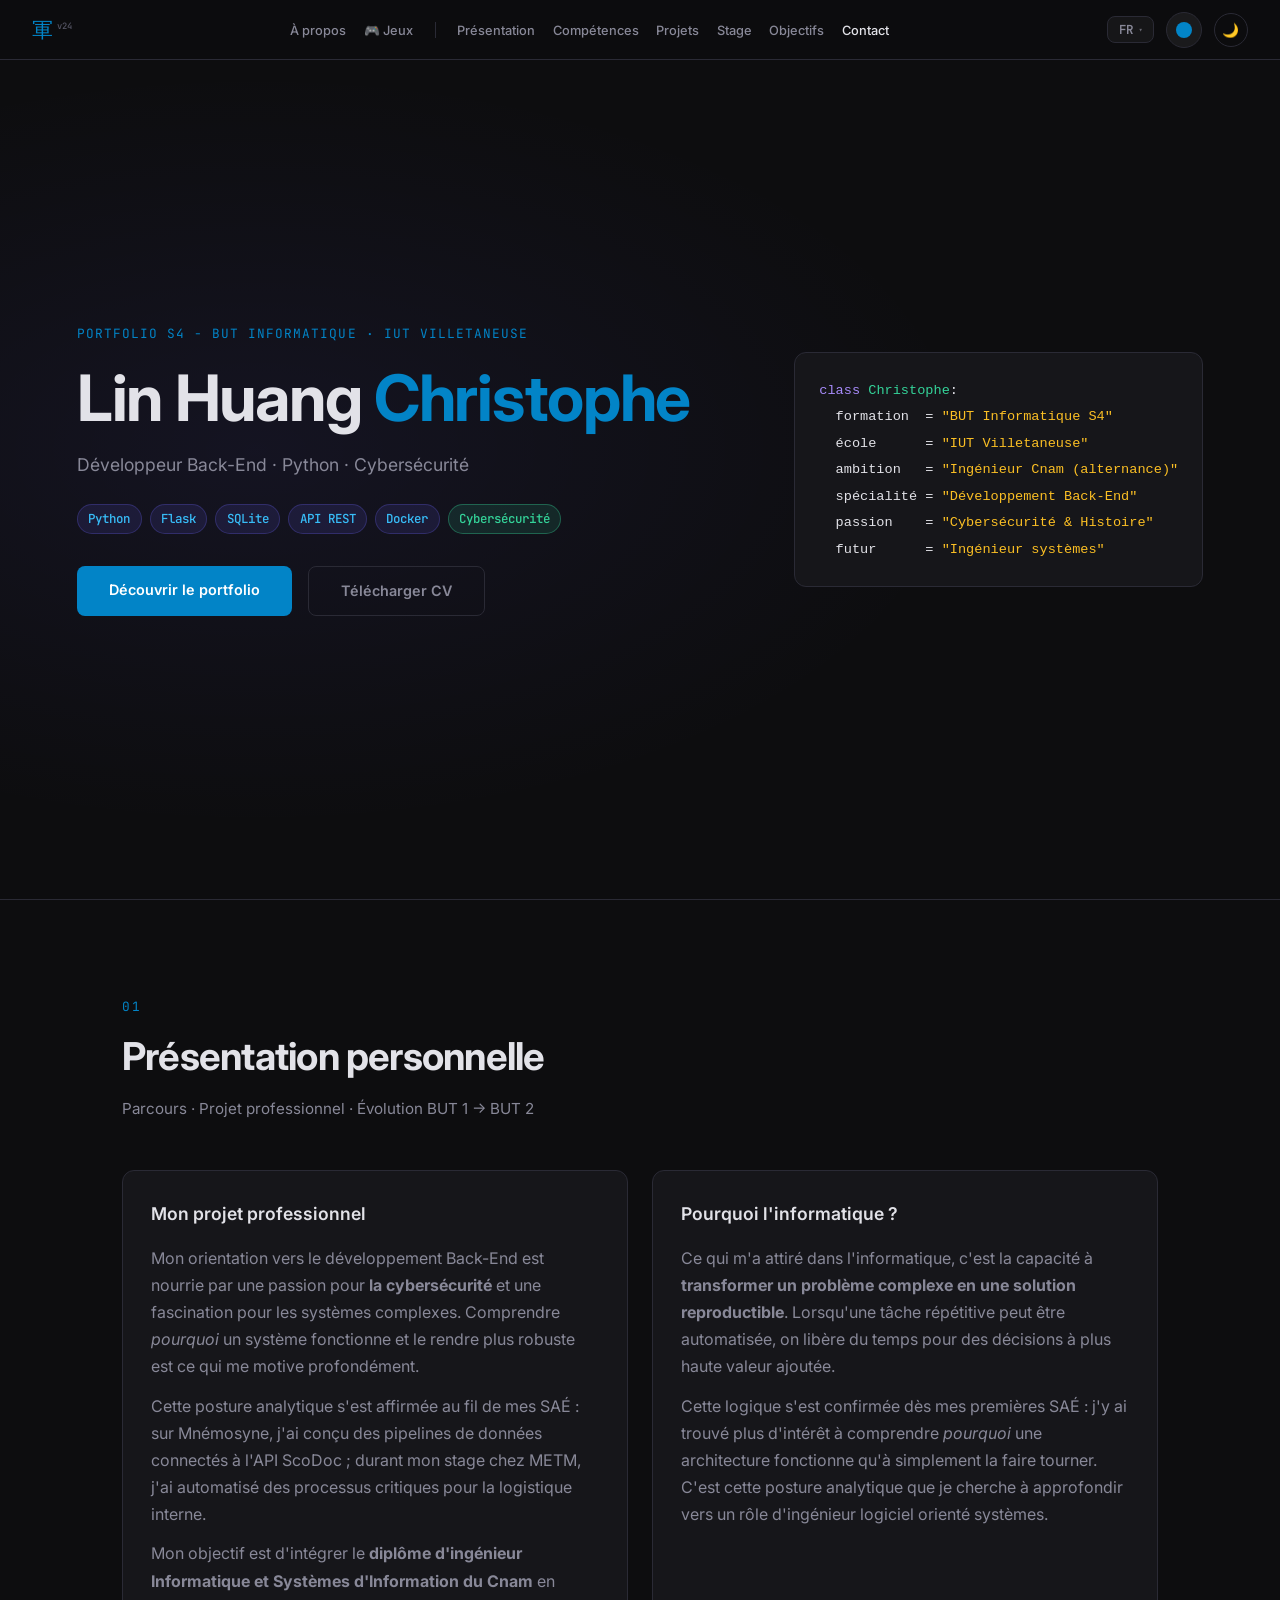
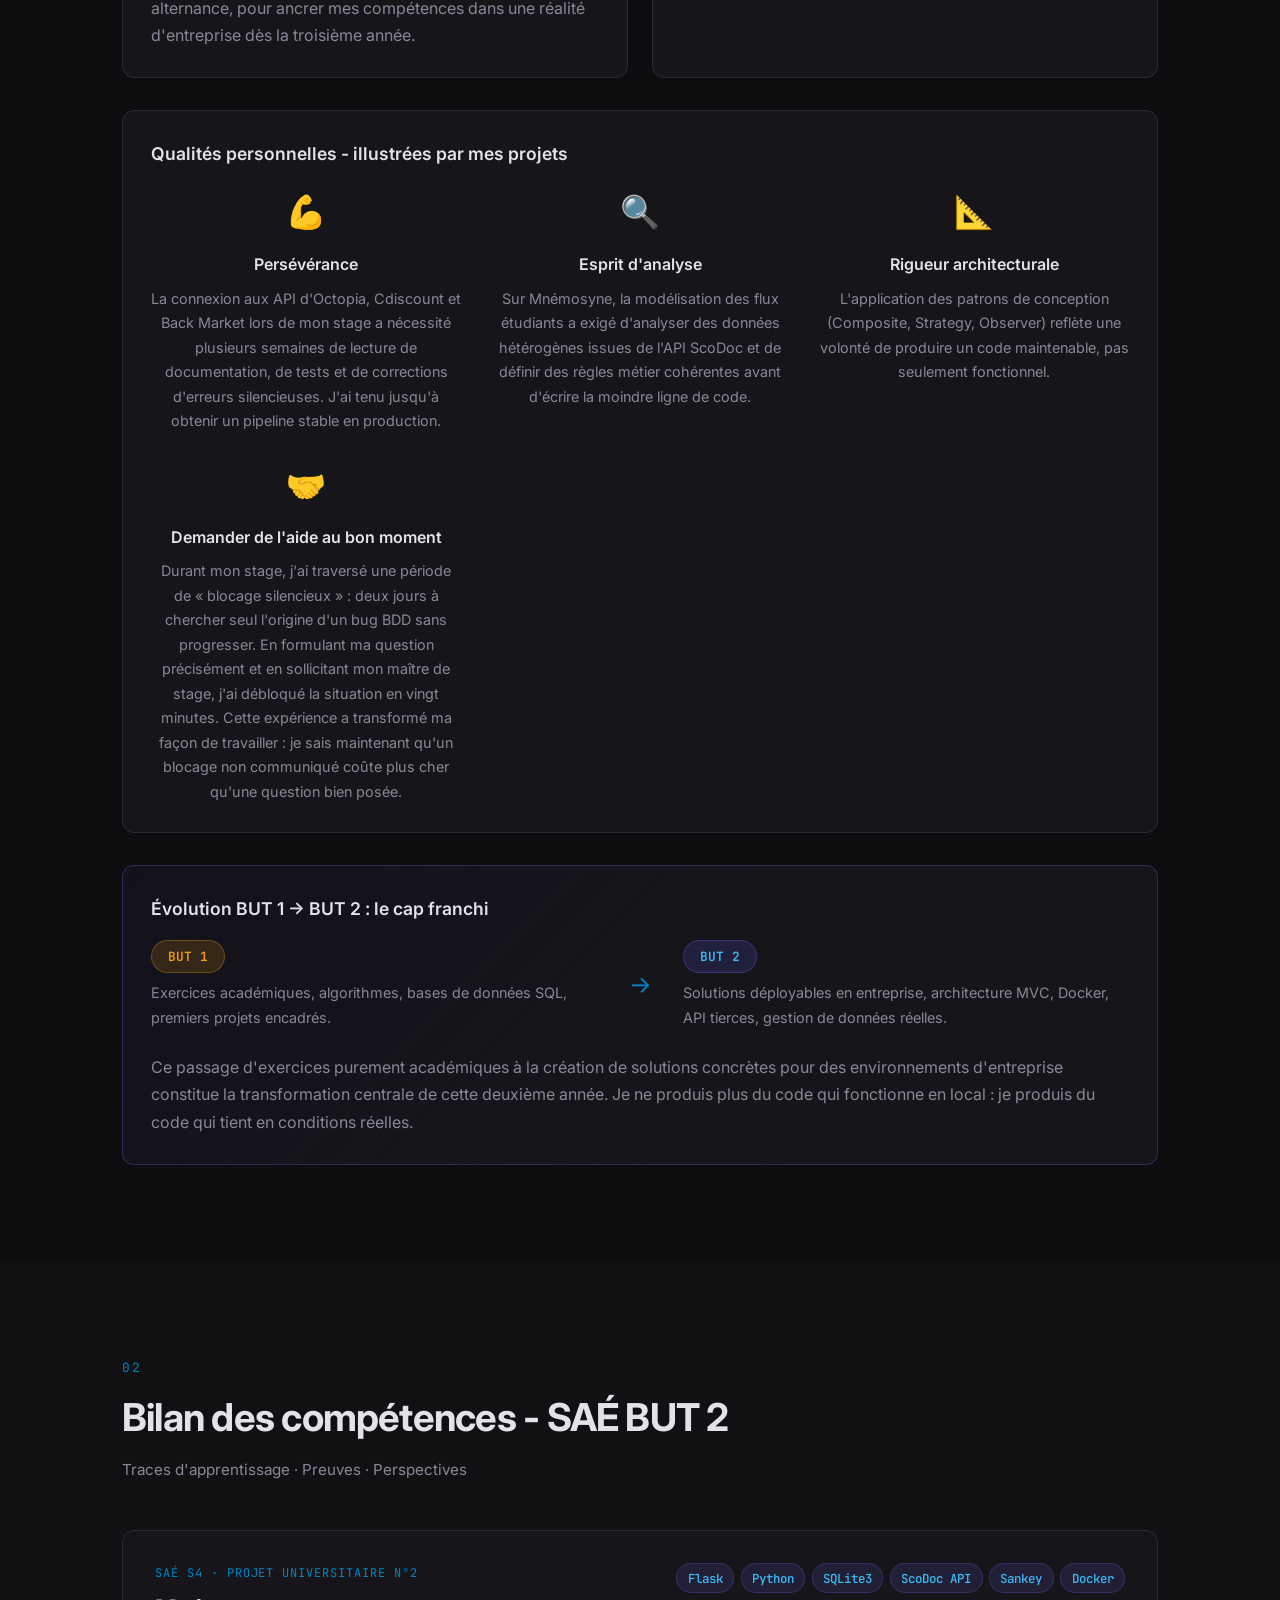
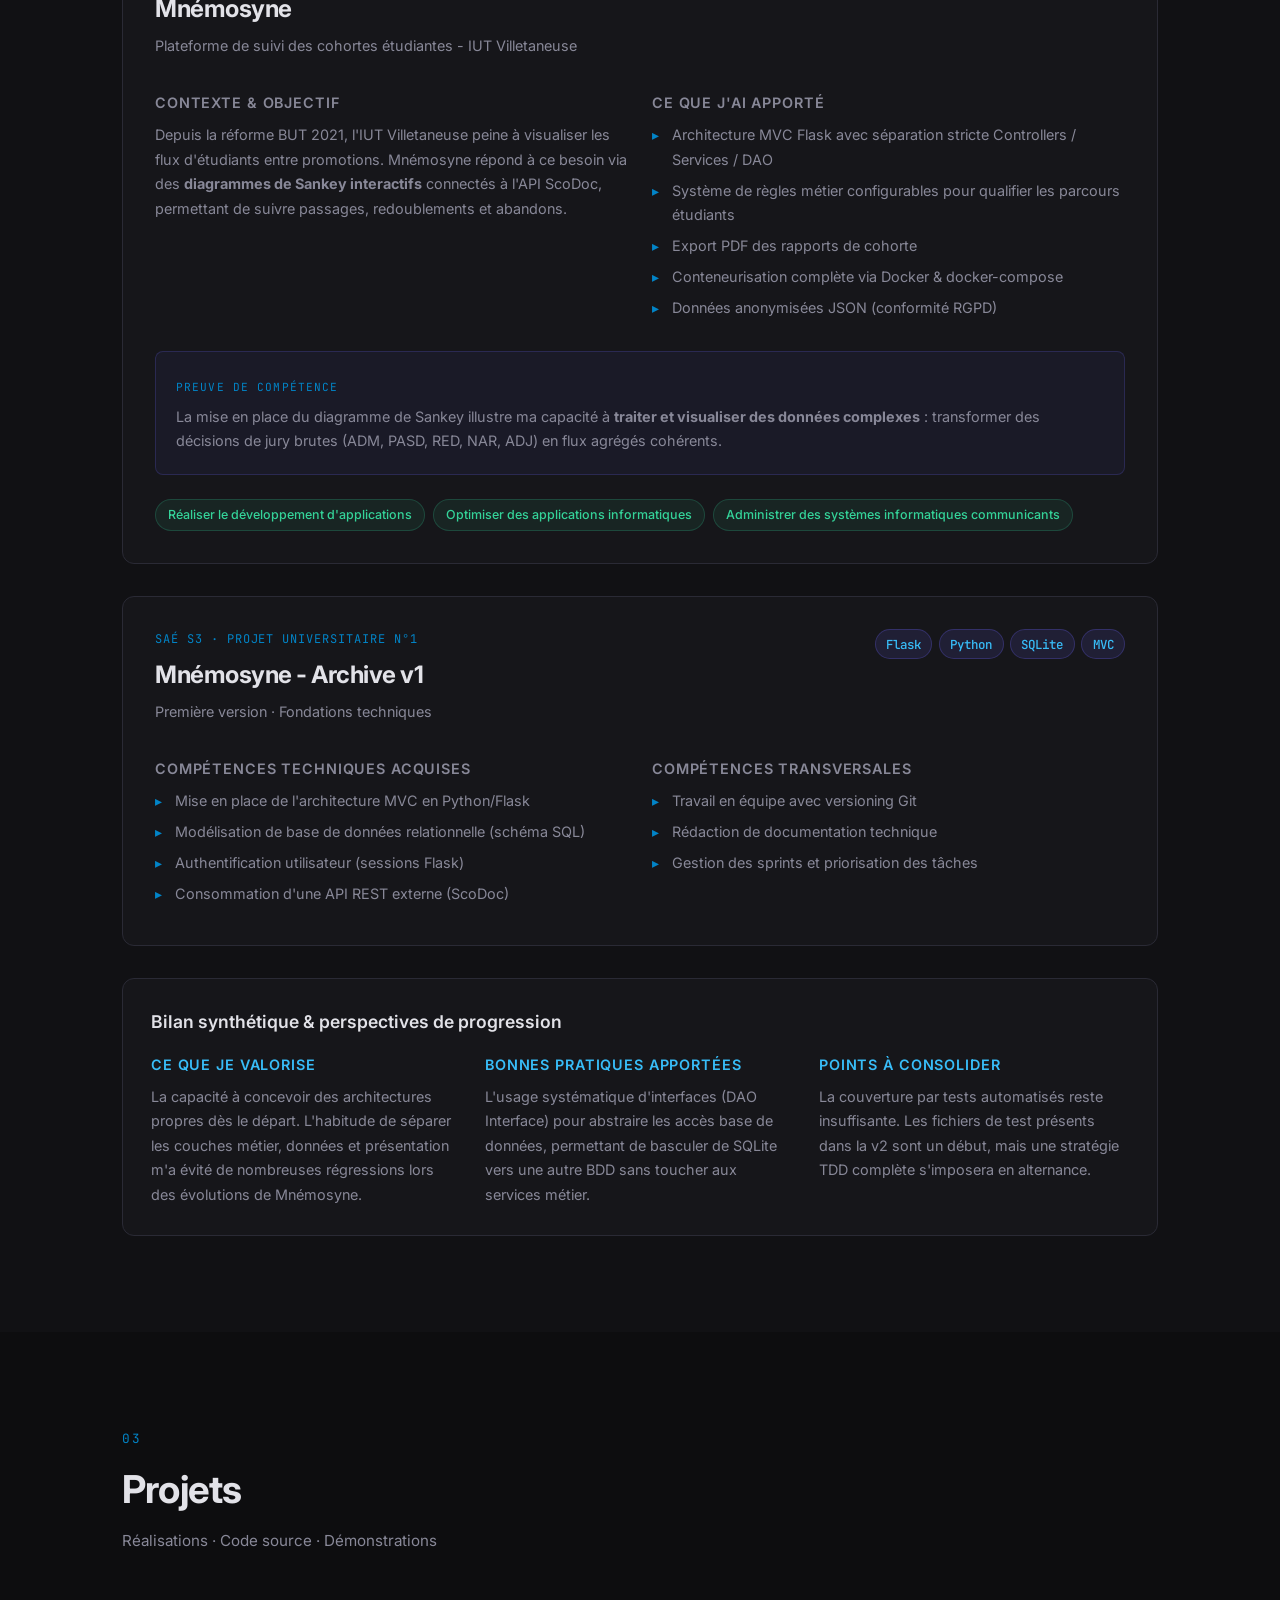
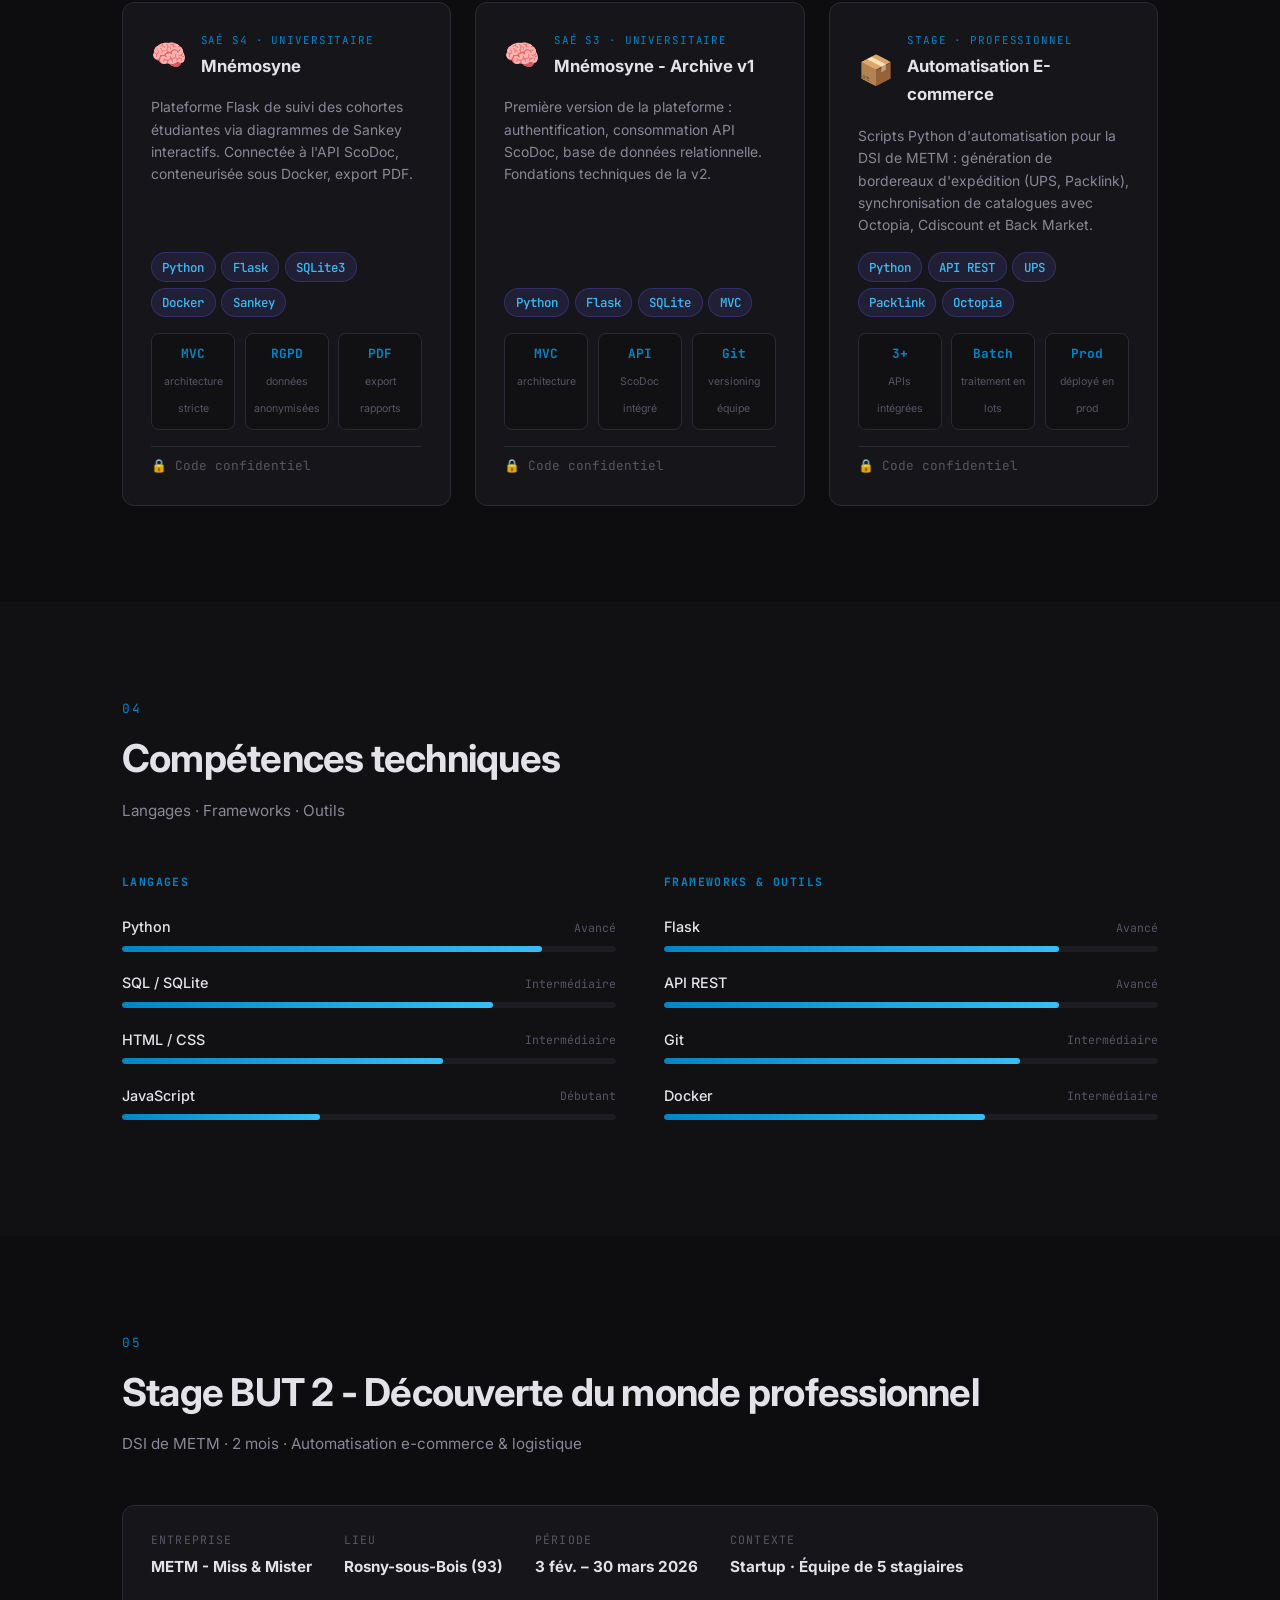
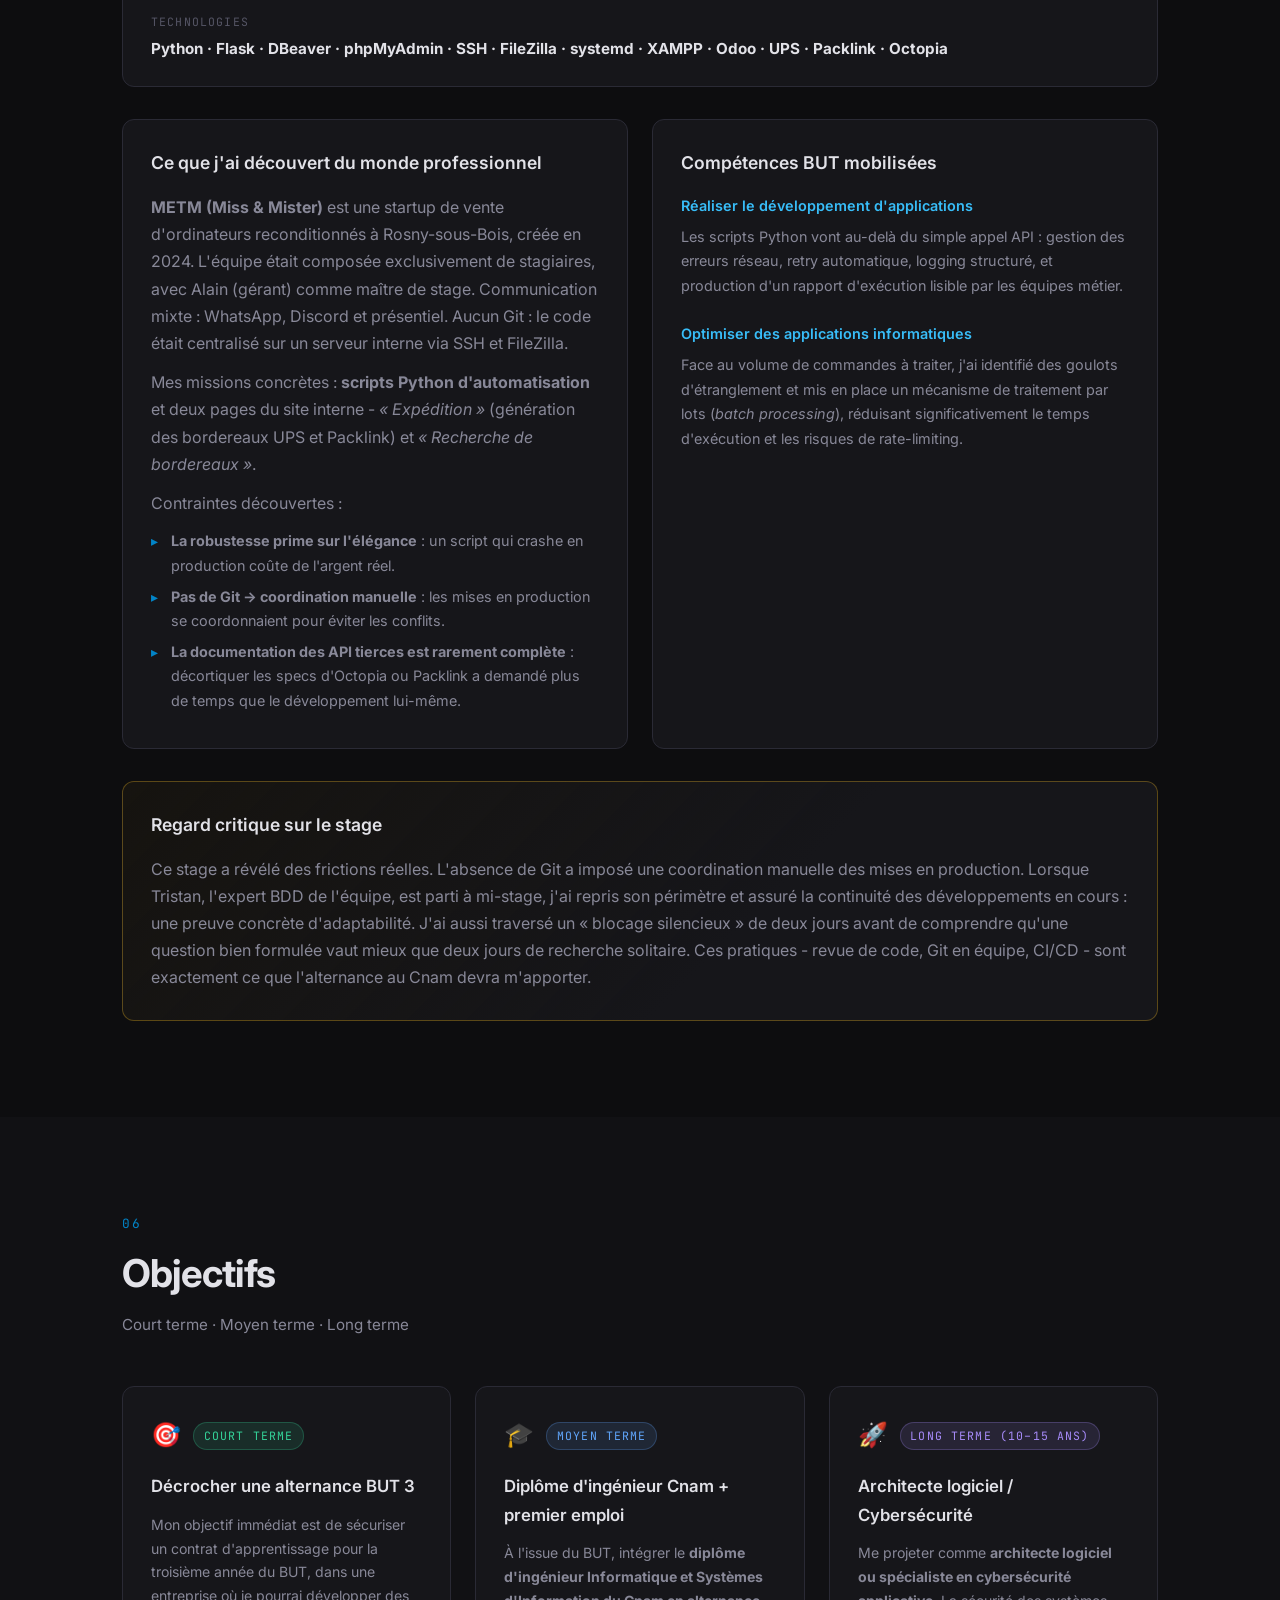
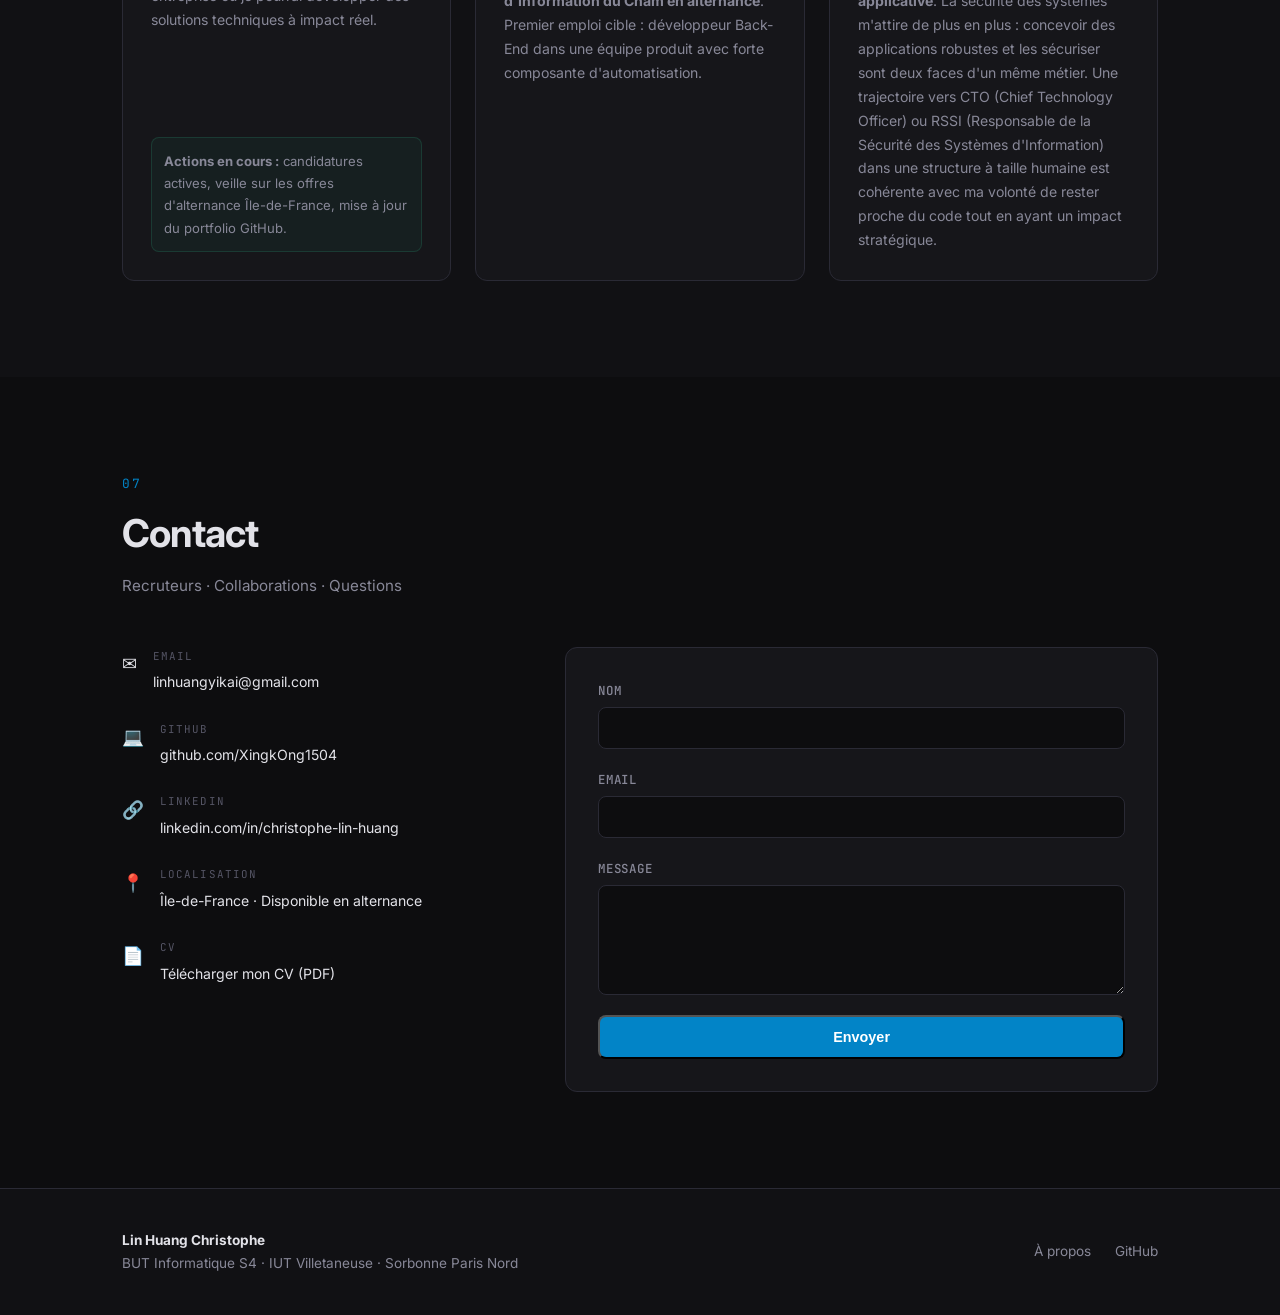
==== commit 573521eb: "Corrections textes multiples (v24) - Supprime les doubles tirets autour de et le rendre plus robuste" ====
--- a/index.html
+++ b/index.html
@@ -12,7 +12,7 @@
 
   <!-- NAV -->
   <nav class="navbar">
-    <a href="index.html" class="nav-logo">軍<span class="nav-v">v23</span></a>
+    <a href="index.html" class="nav-logo">軍<span class="nav-v">v24</span></a>
     <button id="leafEgg" aria-hidden="true" tabindex="-1"></button>
     <ul class="nav-links">
       <li><a href="about.html" data-i18n="nav_about">À propos</a></li>
@@ -114,7 +114,7 @@
           <h3 data-i18n="s01_c3_title">Qualités personnelles - illustrées par mes projets</h3>
           <div class="qualities-grid">
             <div class="quality-item">
-              <span class="quality-icon">&#x1F9E9;</span>
+              <span class="quality-icon">&#x1F4AA;</span>
               <h4 data-i18n="q1_title">Persévérance</h4>
               <p data-i18n="q1_body">La connexion aux API d'Octopia, Cdiscount et Back Market lors de mon stage a nécessité plusieurs semaines de lecture de documentation, de tests et de corrections d'erreurs silencieuses. J'ai tenu jusqu'à obtenir un pipeline stable en production.</p>
             </div>
@@ -313,7 +313,7 @@
 
           <div class="proj-card">
             <div class="proj-card-header">
-              <div class="proj-card-icon">&#x1F4DA;</div>
+              <div class="proj-card-icon">&#x1F9E0;</div>
               <div class="proj-card-meta">
                 <span class="proj-card-type" data-i18n="proj2_type">SAÉ S3 · Universitaire</span>
                 <h3 class="proj-card-title">Mnémosyne - Archive v1</h3>
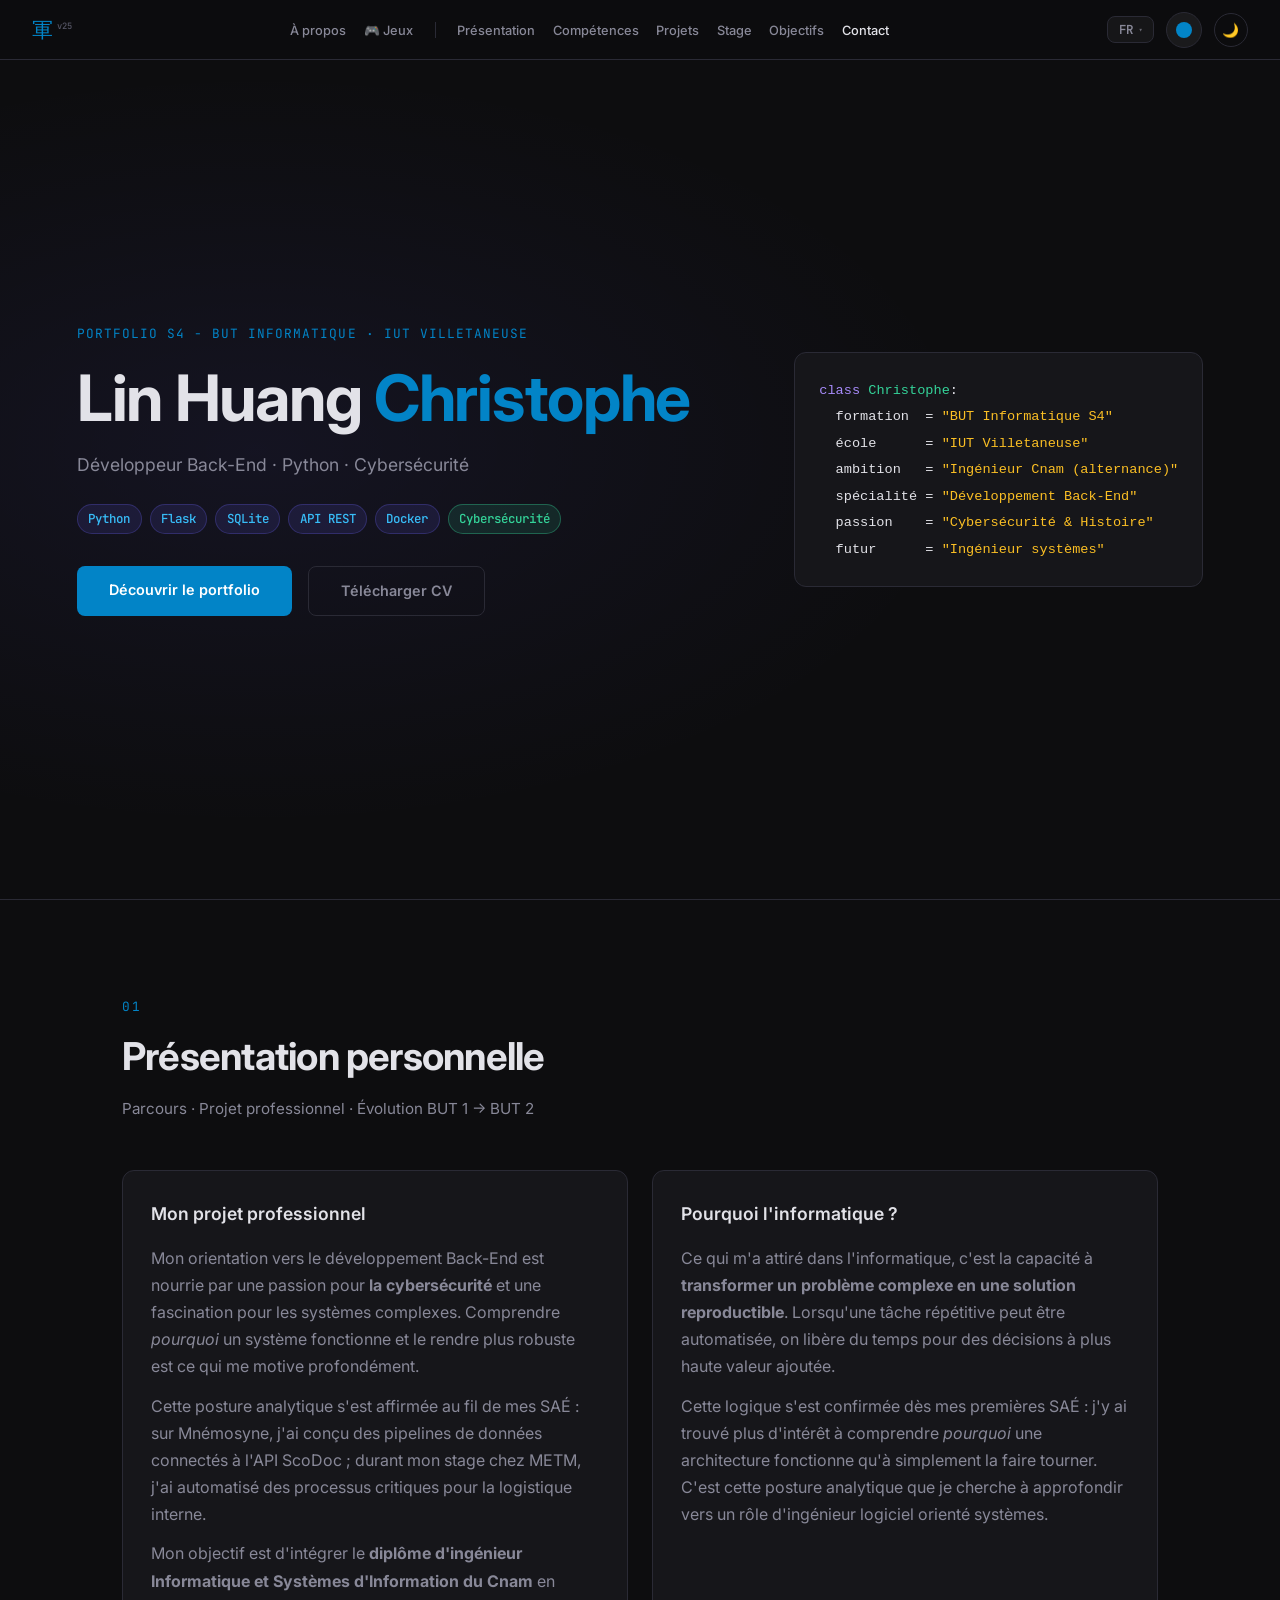
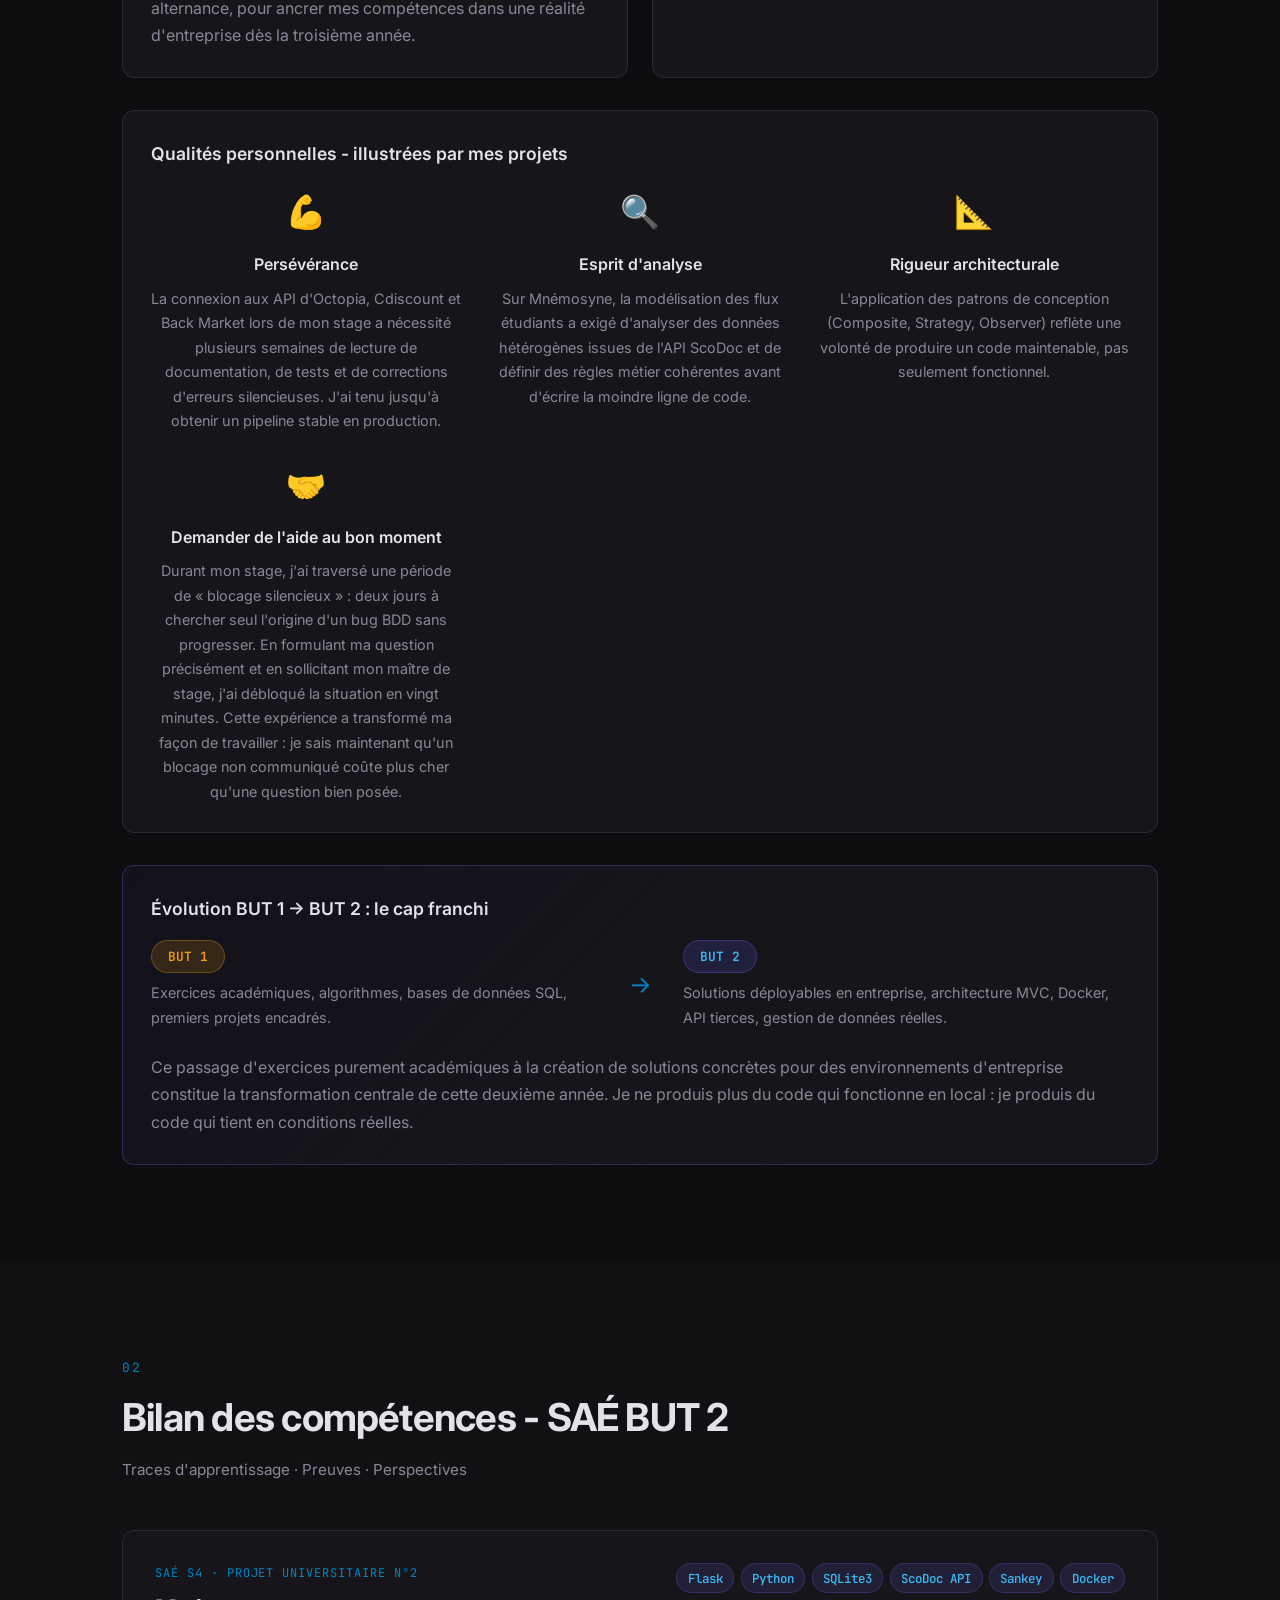
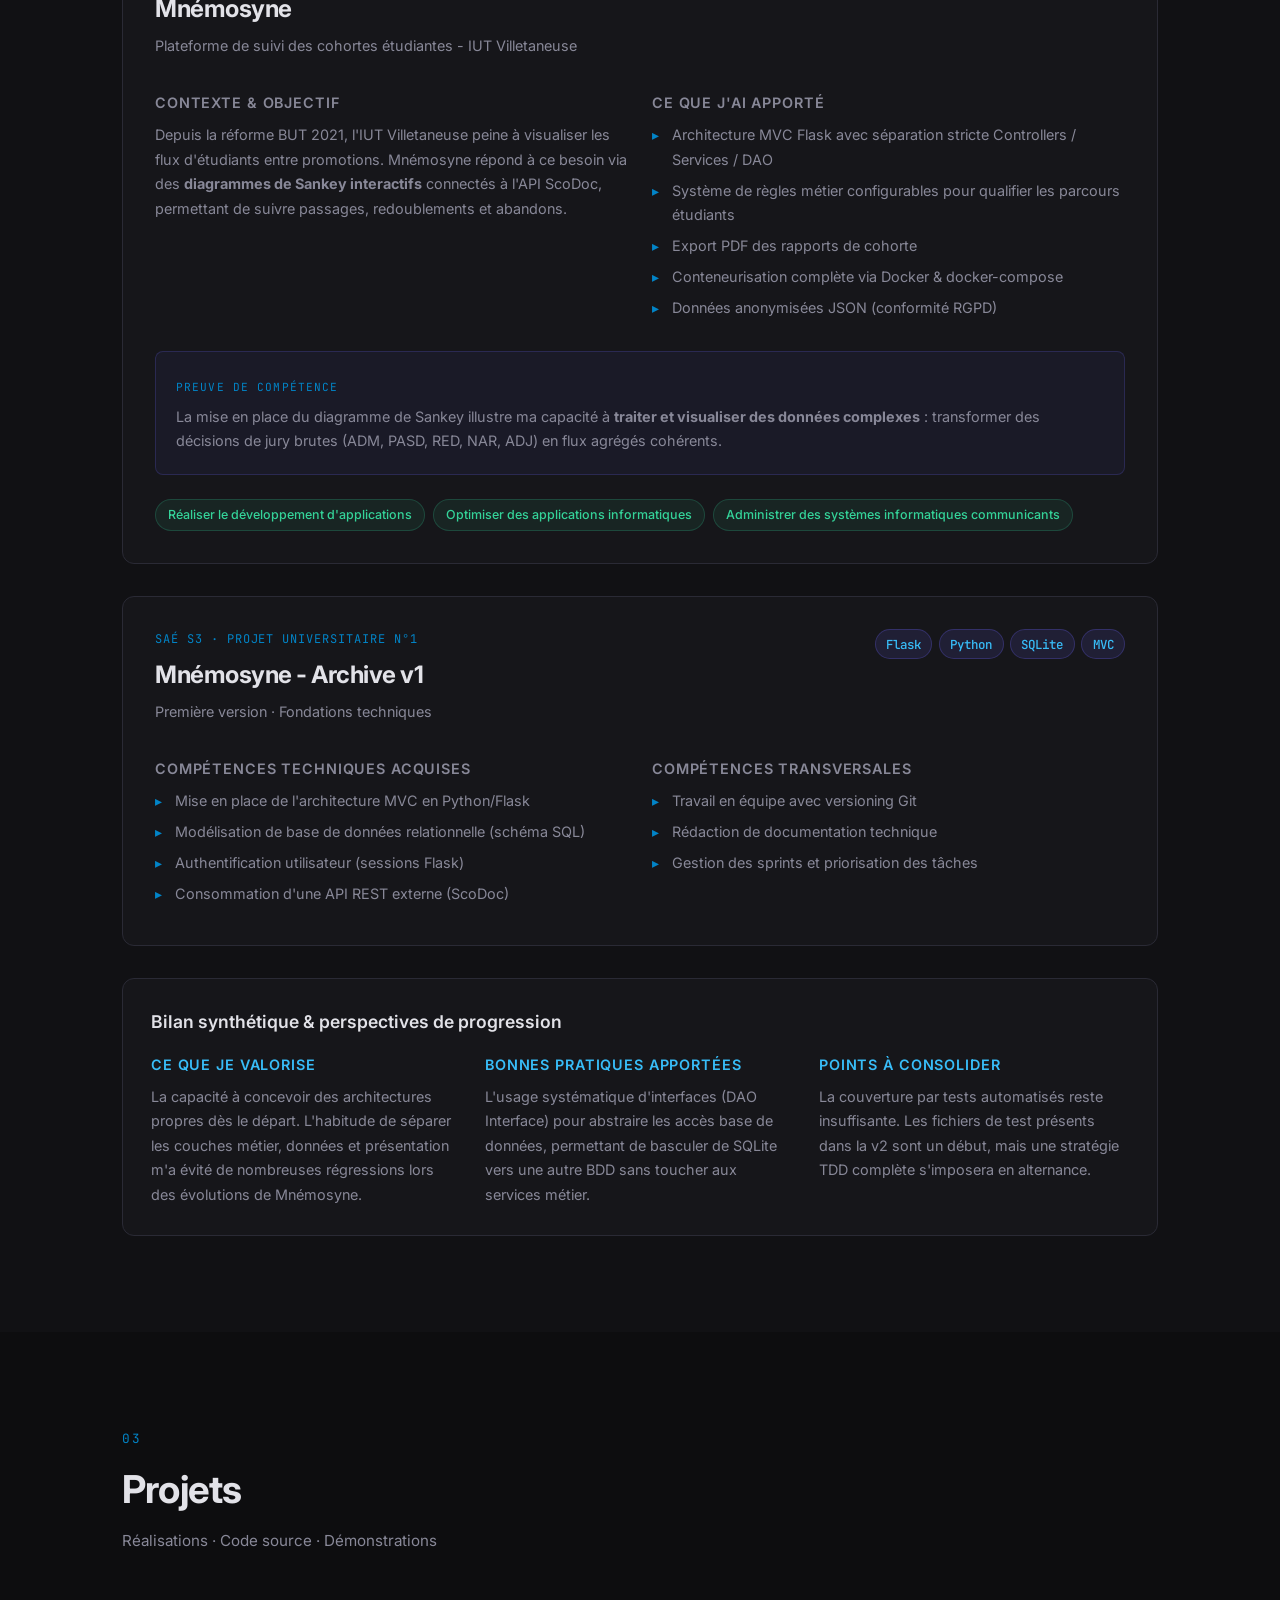
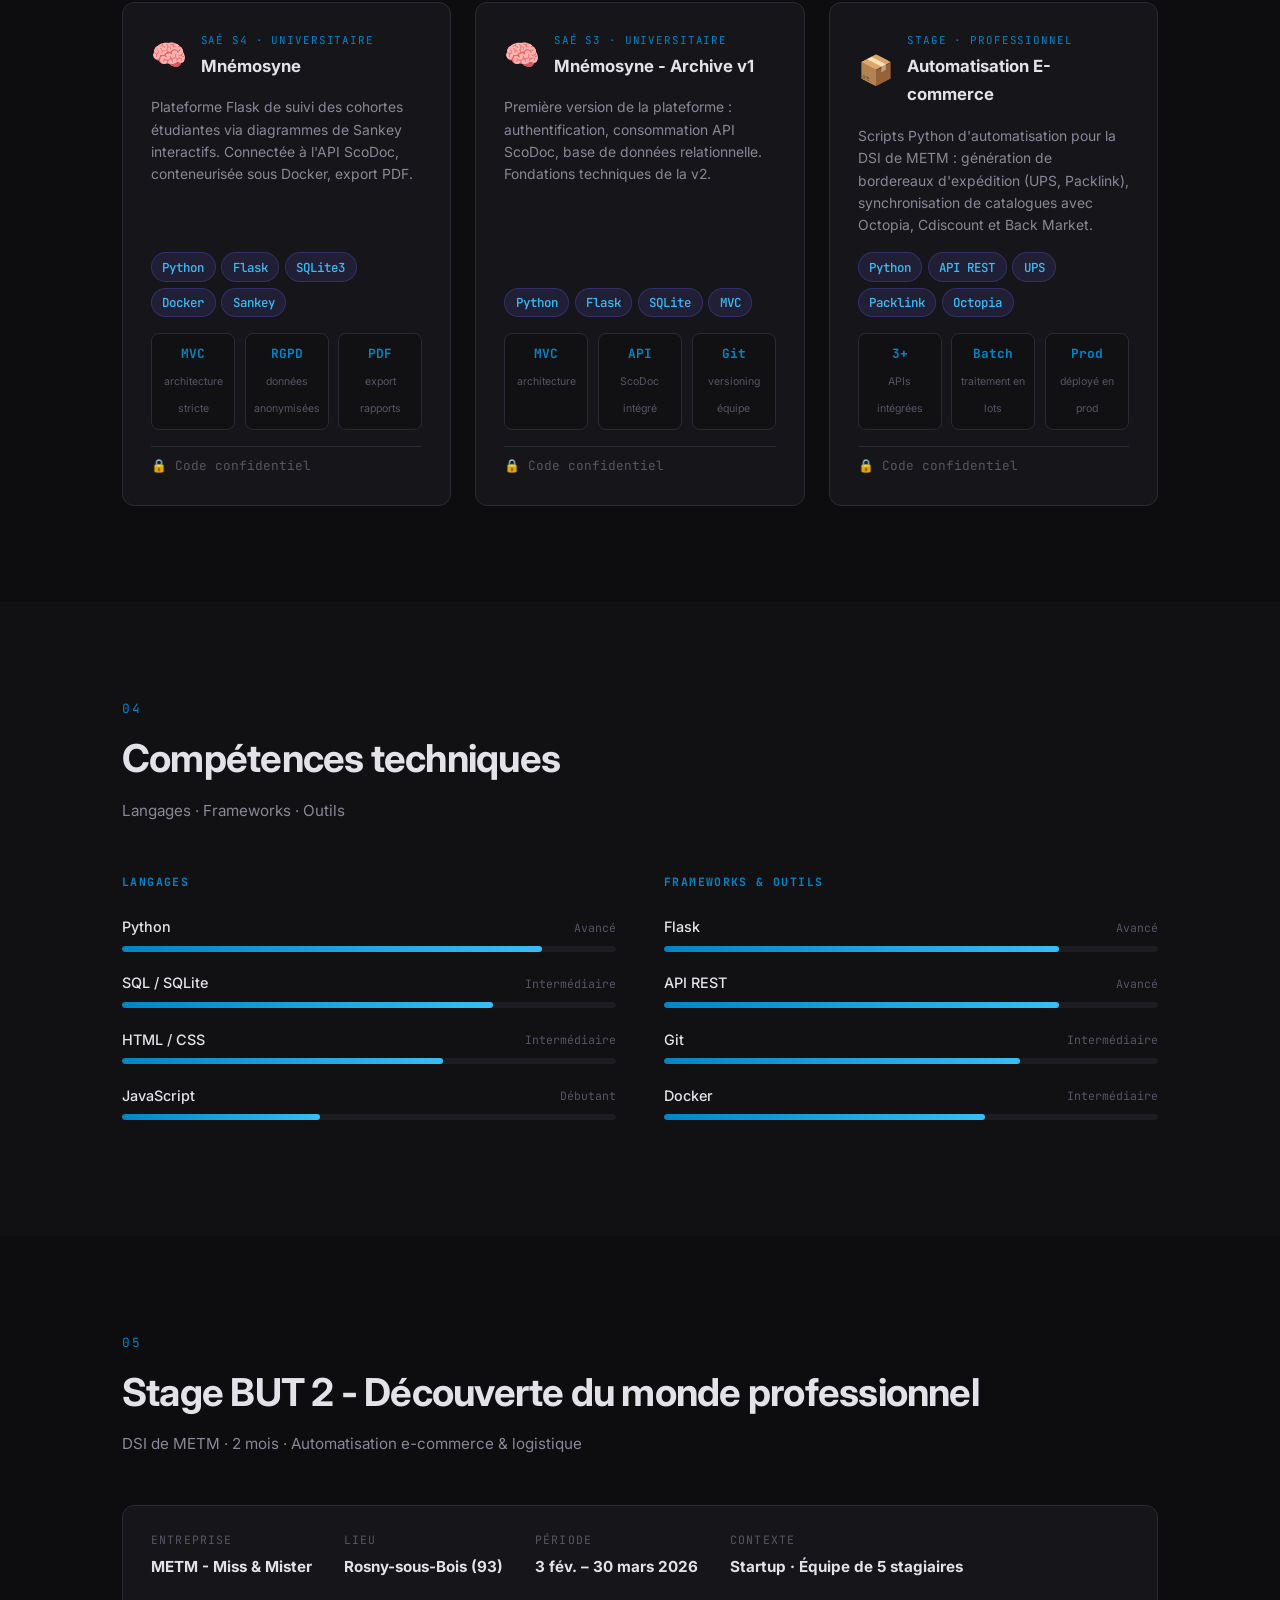
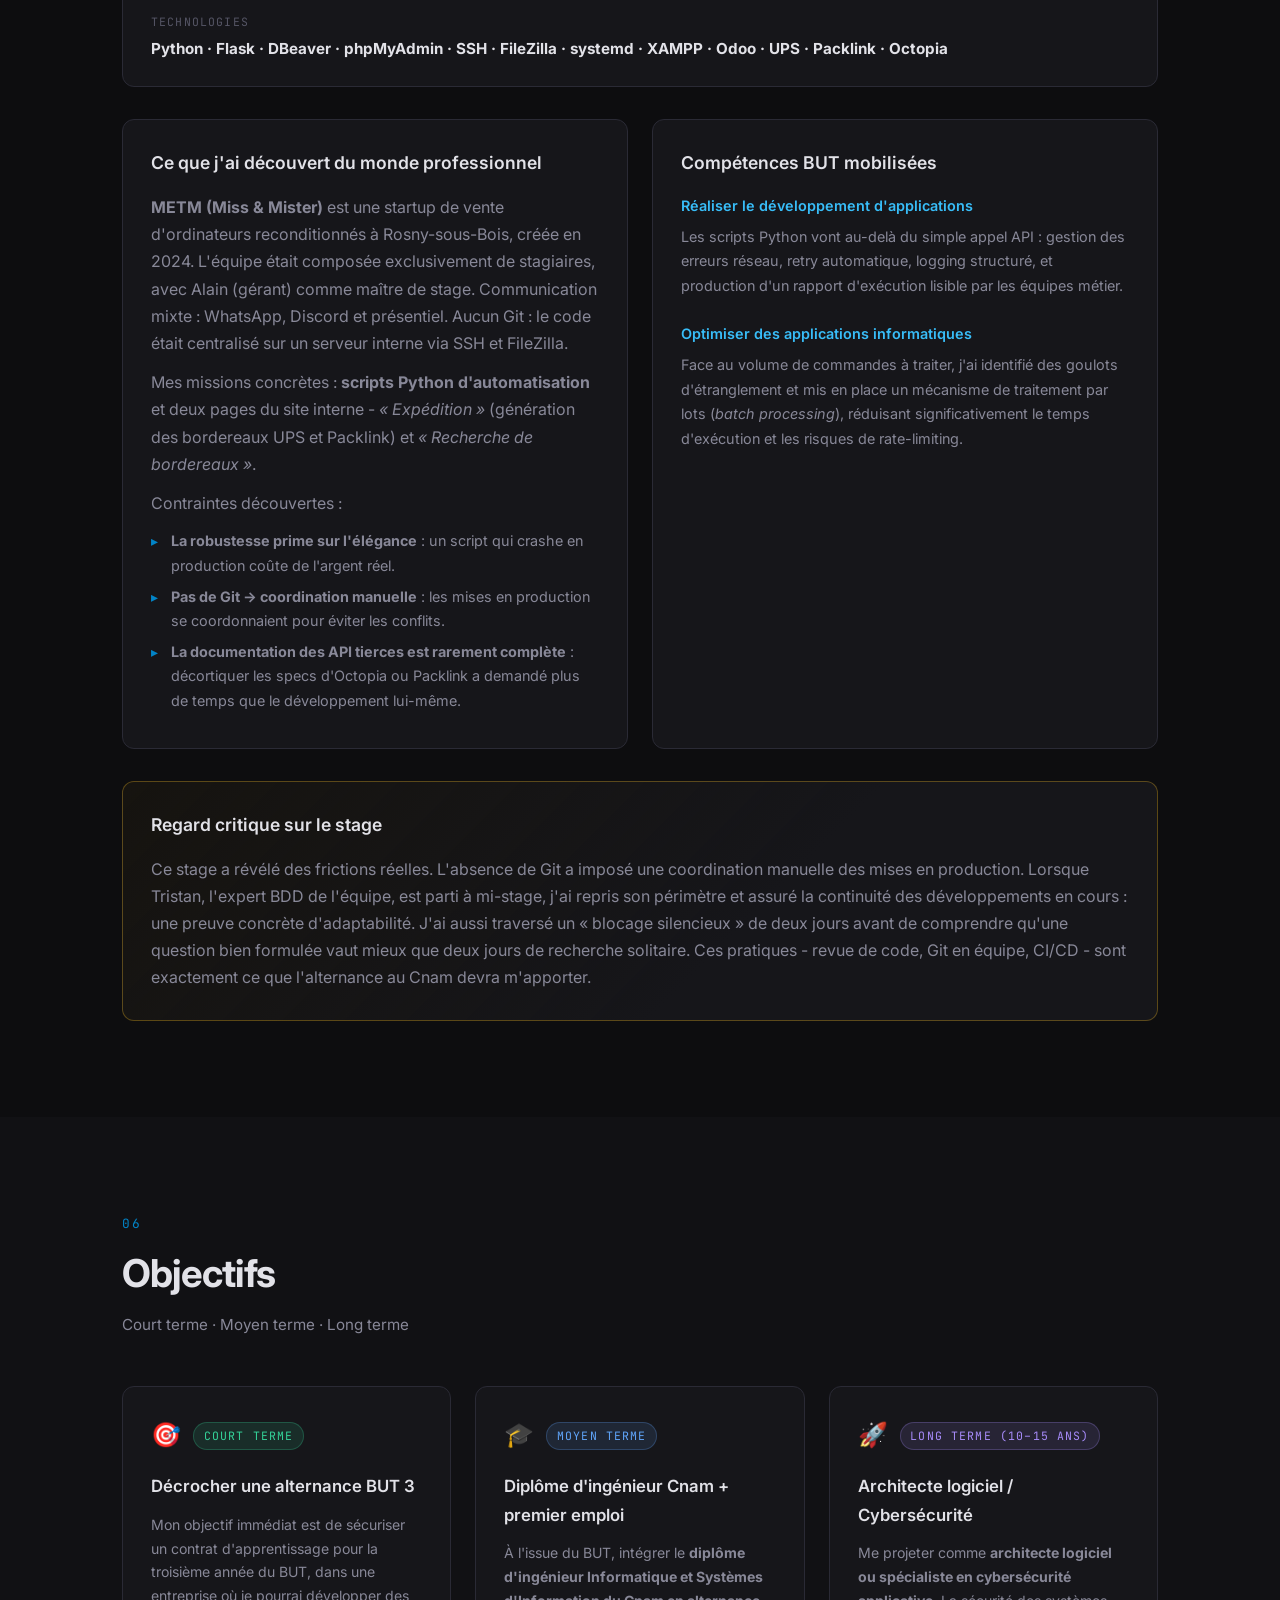
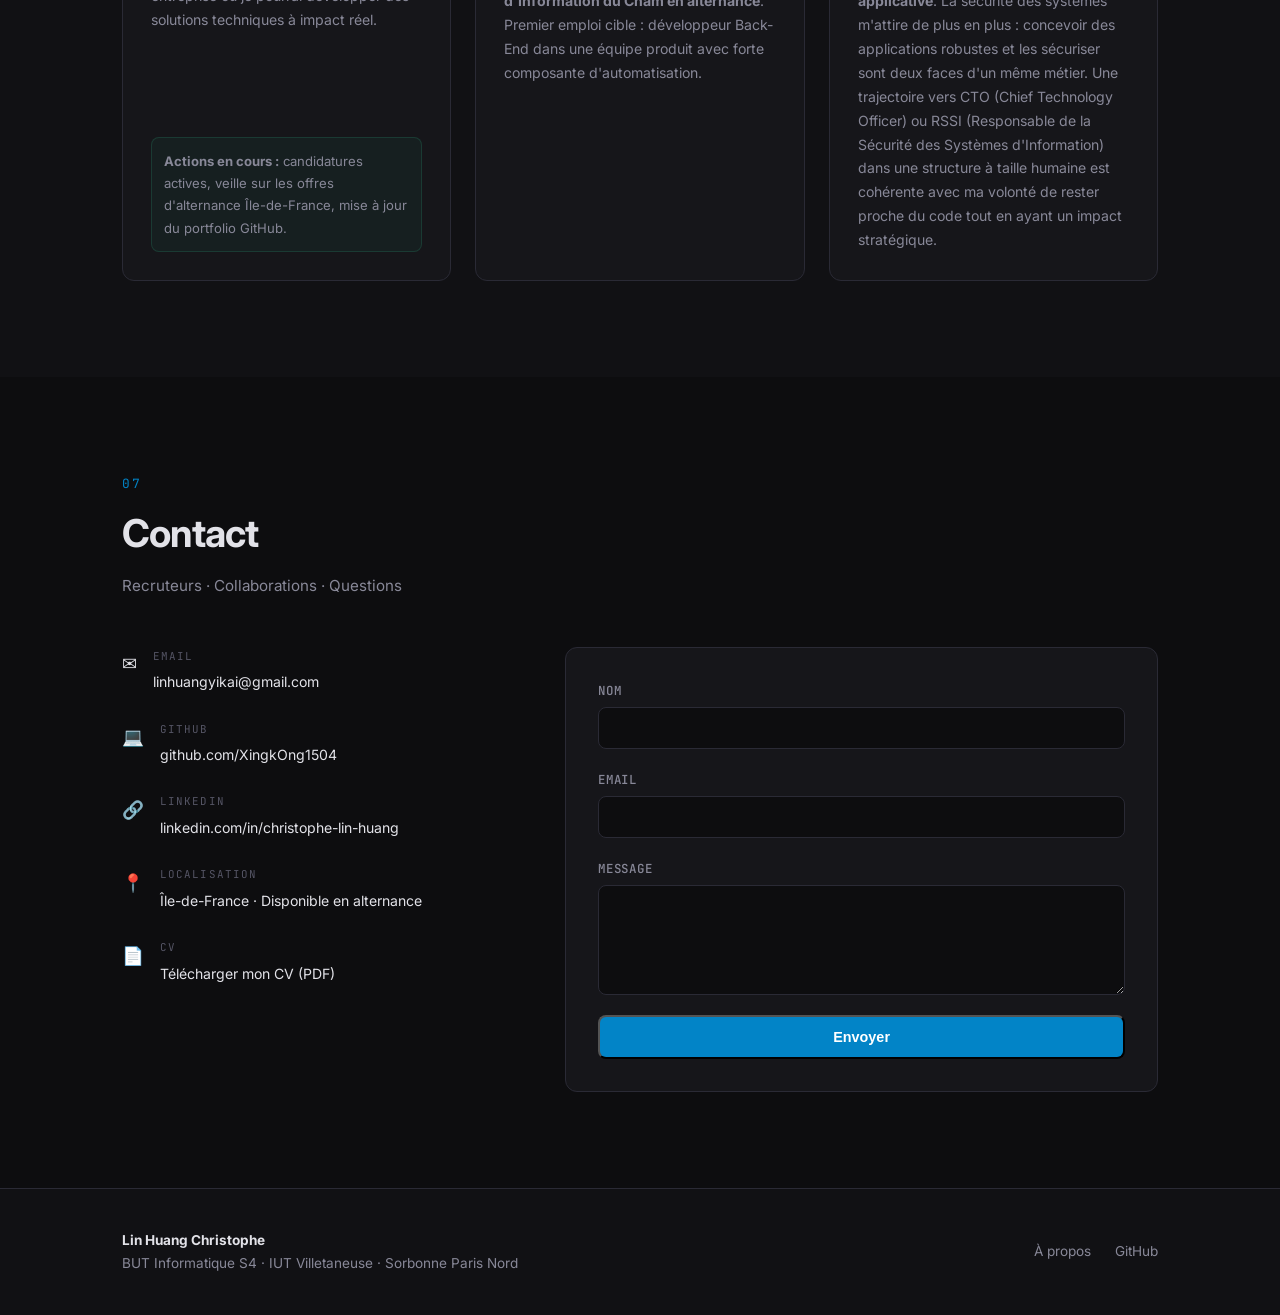
==== commit 4545f743: "Corrections ZH manquantes (v25) - s01_c1_body : supprime double tiret autour de et le rendre plus ro" ====
--- a/index.html
+++ b/index.html
@@ -12,7 +12,7 @@
 
   <!-- NAV -->
   <nav class="navbar">
-    <a href="index.html" class="nav-logo">軍<span class="nav-v">v24</span></a>
+    <a href="index.html" class="nav-logo">軍<span class="nav-v">v25</span></a>
     <button id="leafEgg" aria-hidden="true" tabindex="-1"></button>
     <ul class="nav-links">
       <li><a href="about.html" data-i18n="nav_about">À propos</a></li>
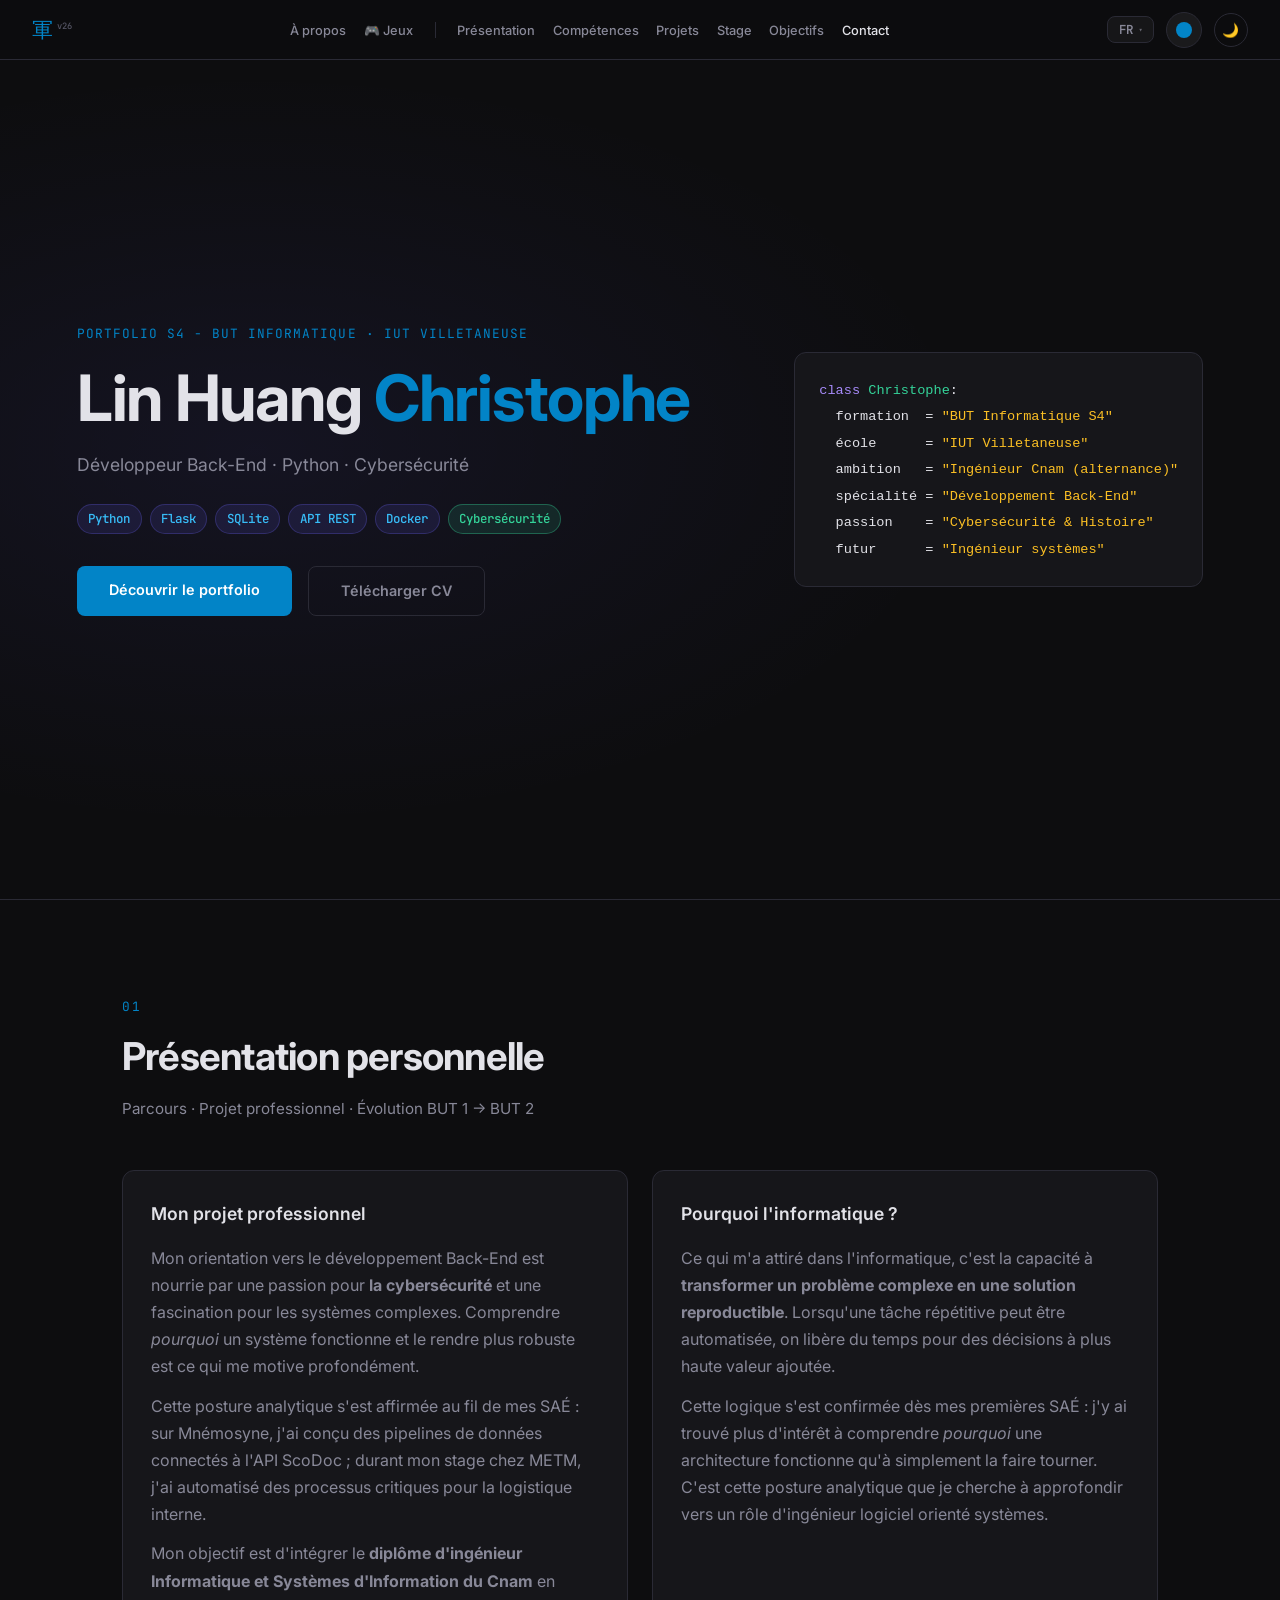
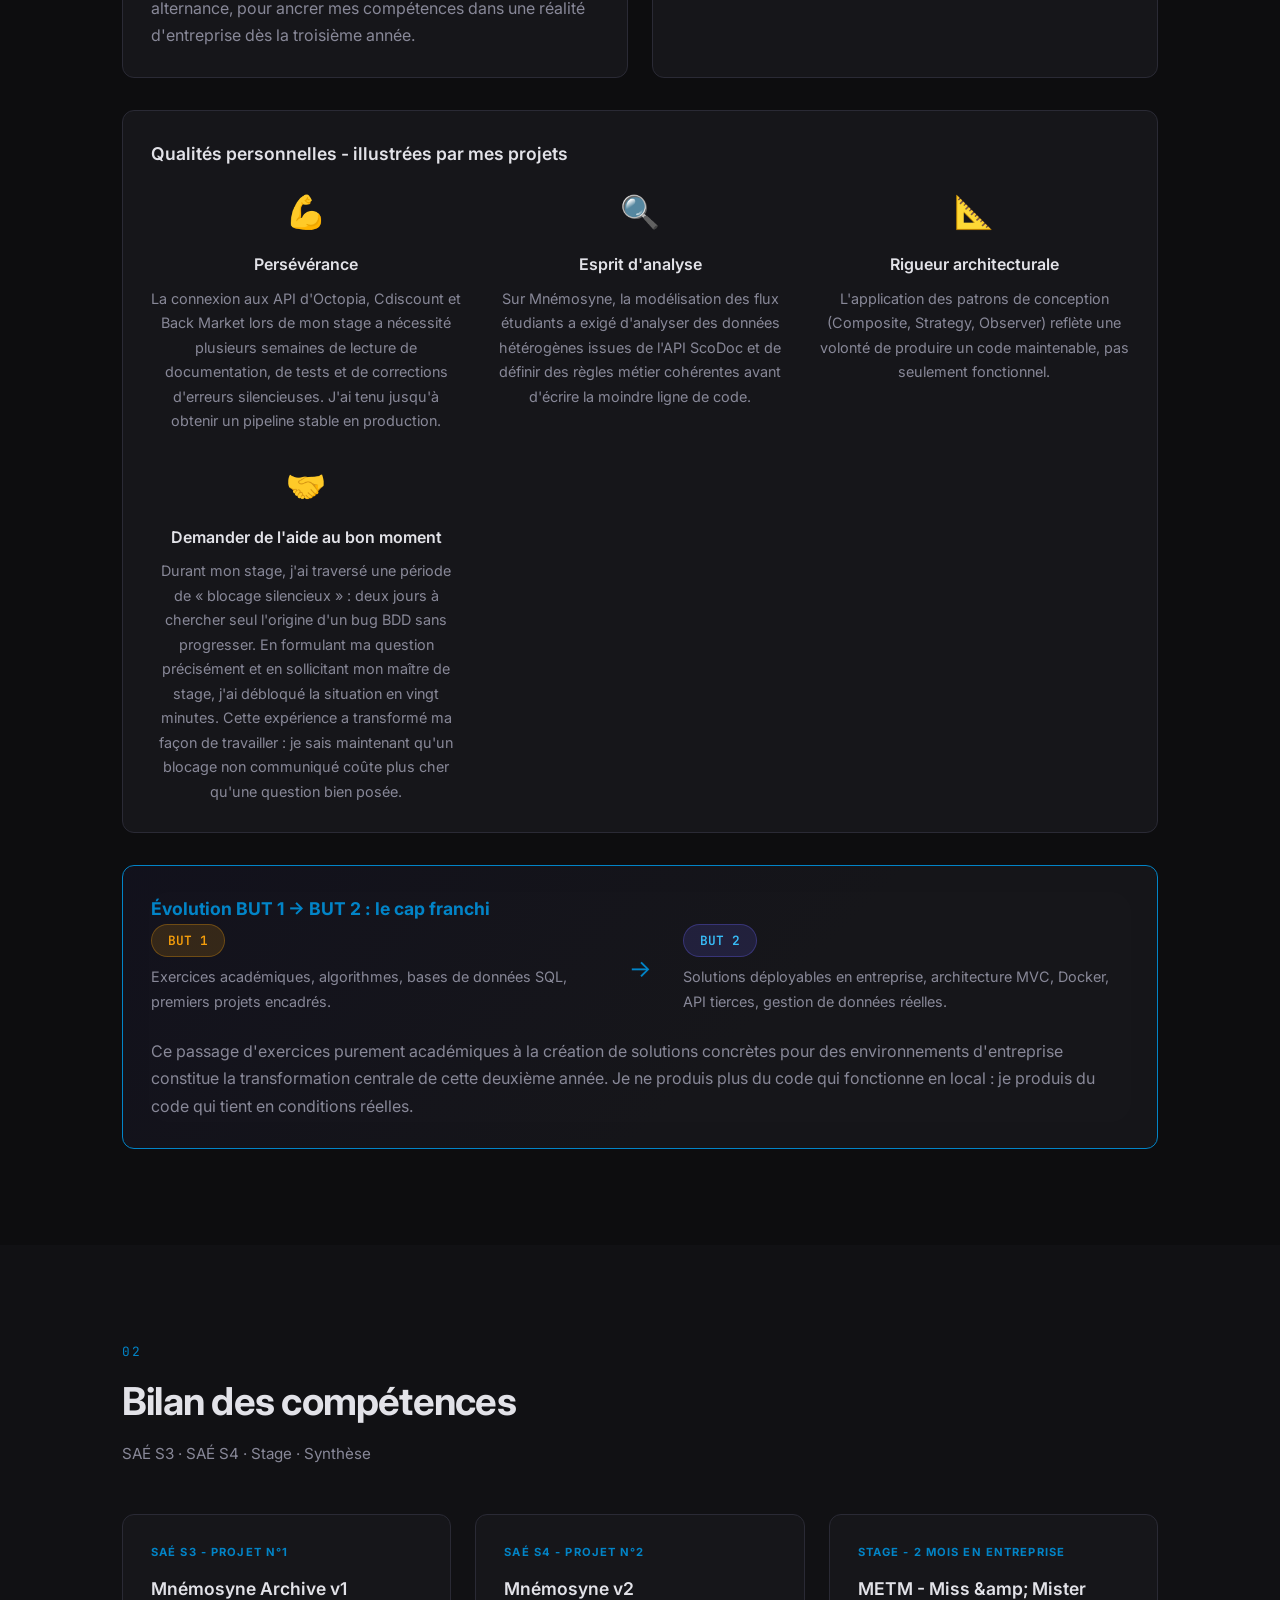
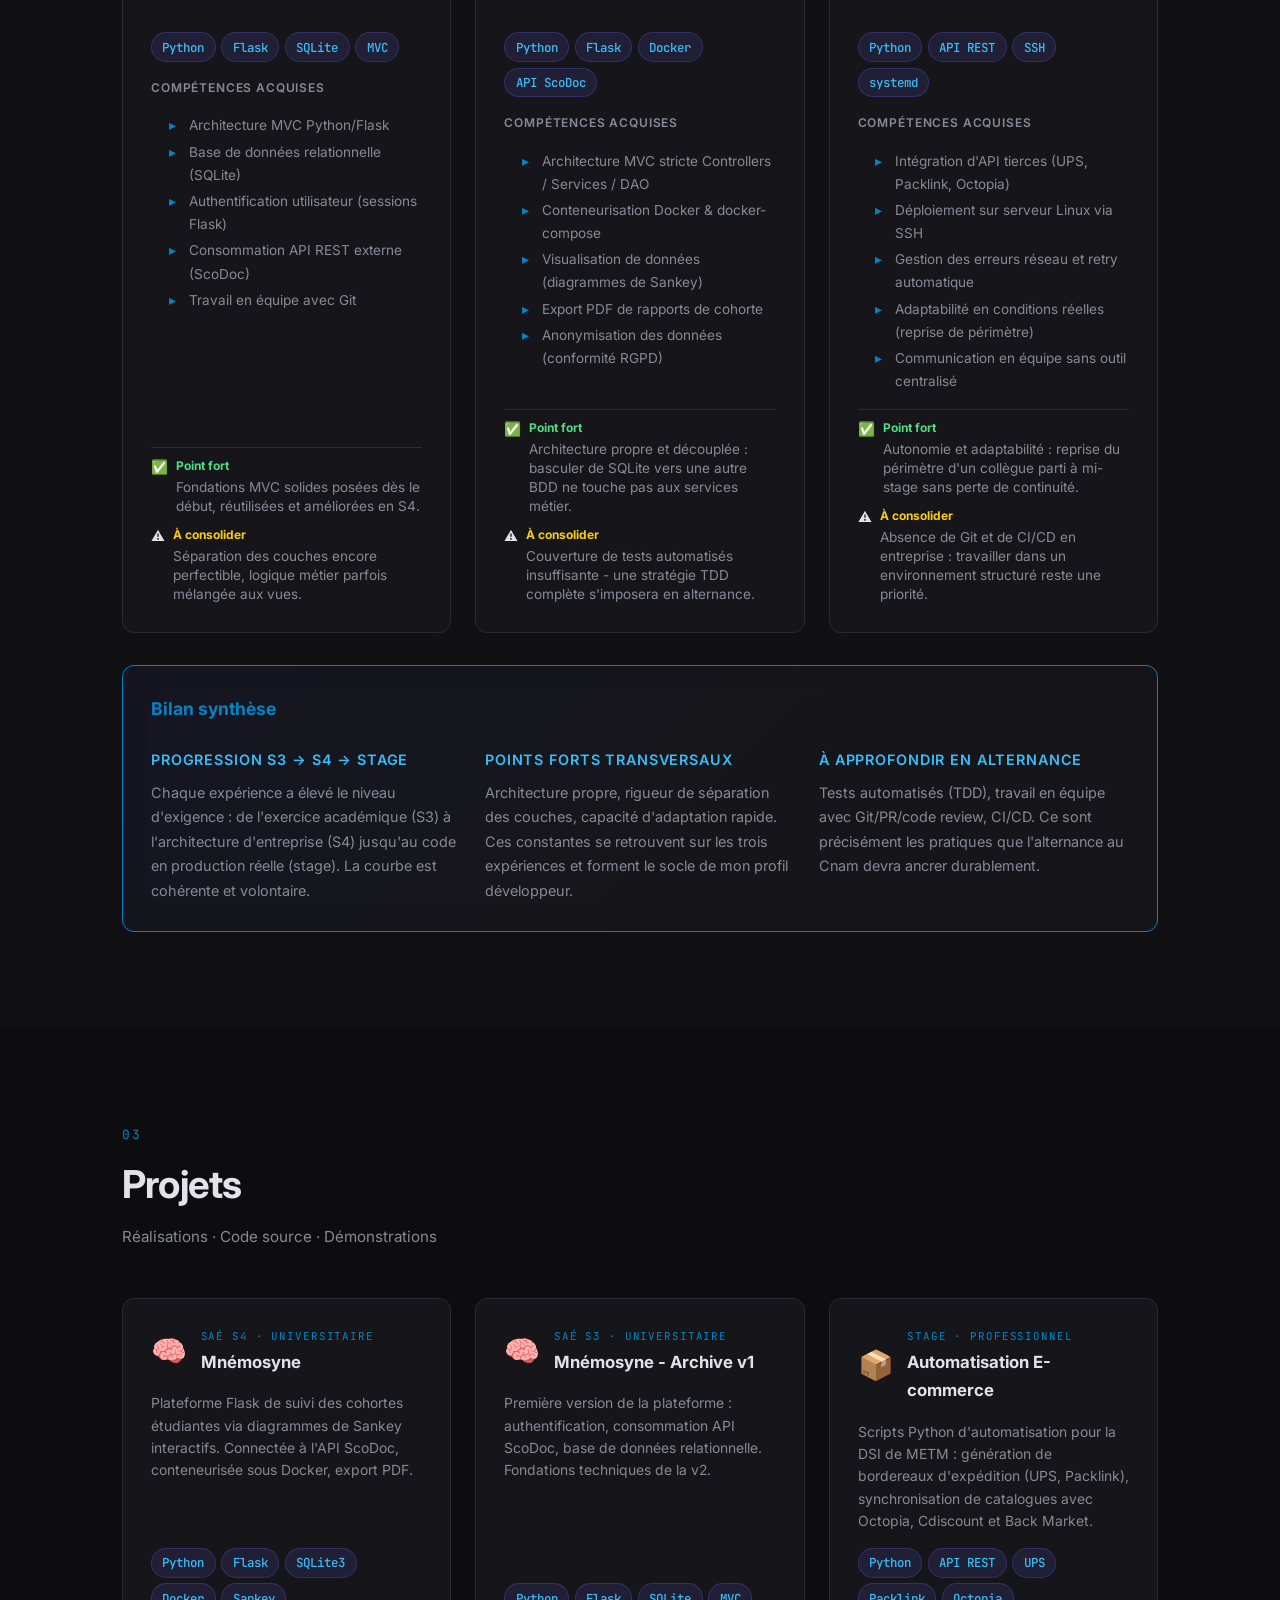
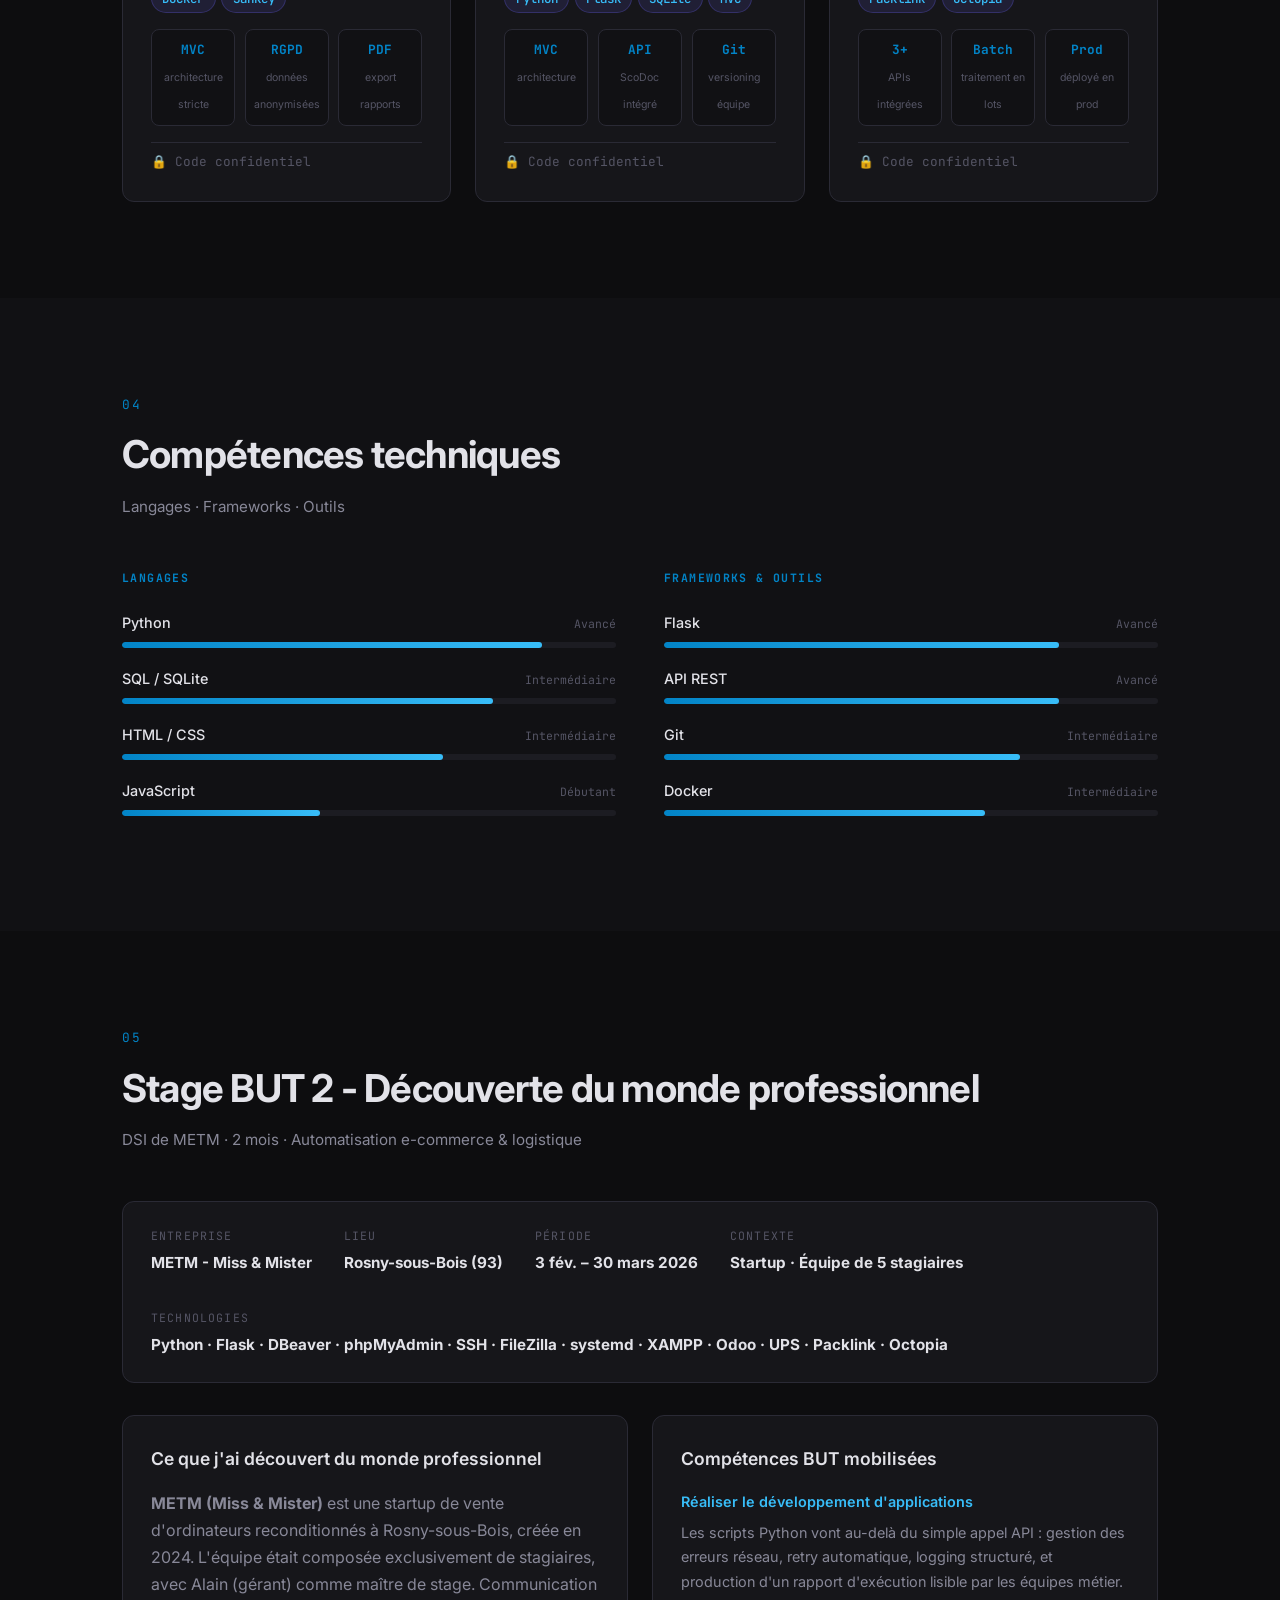
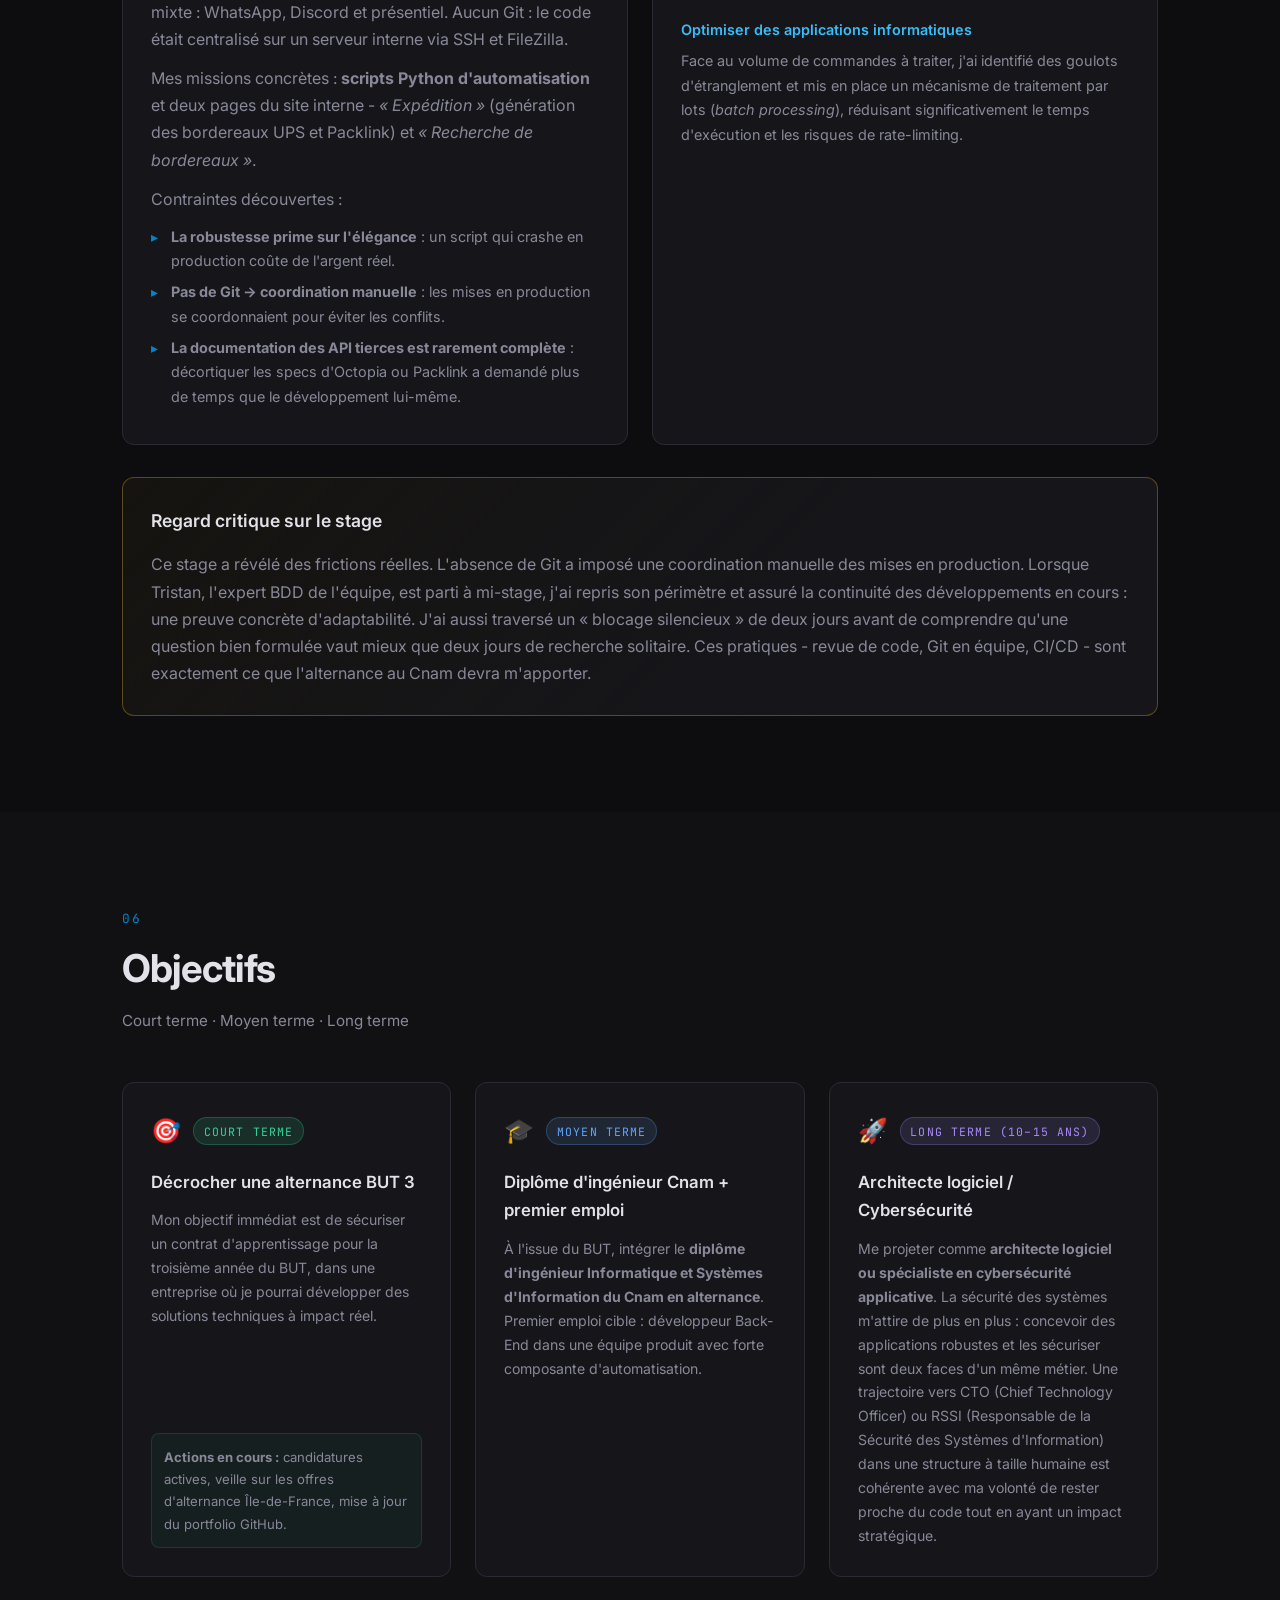
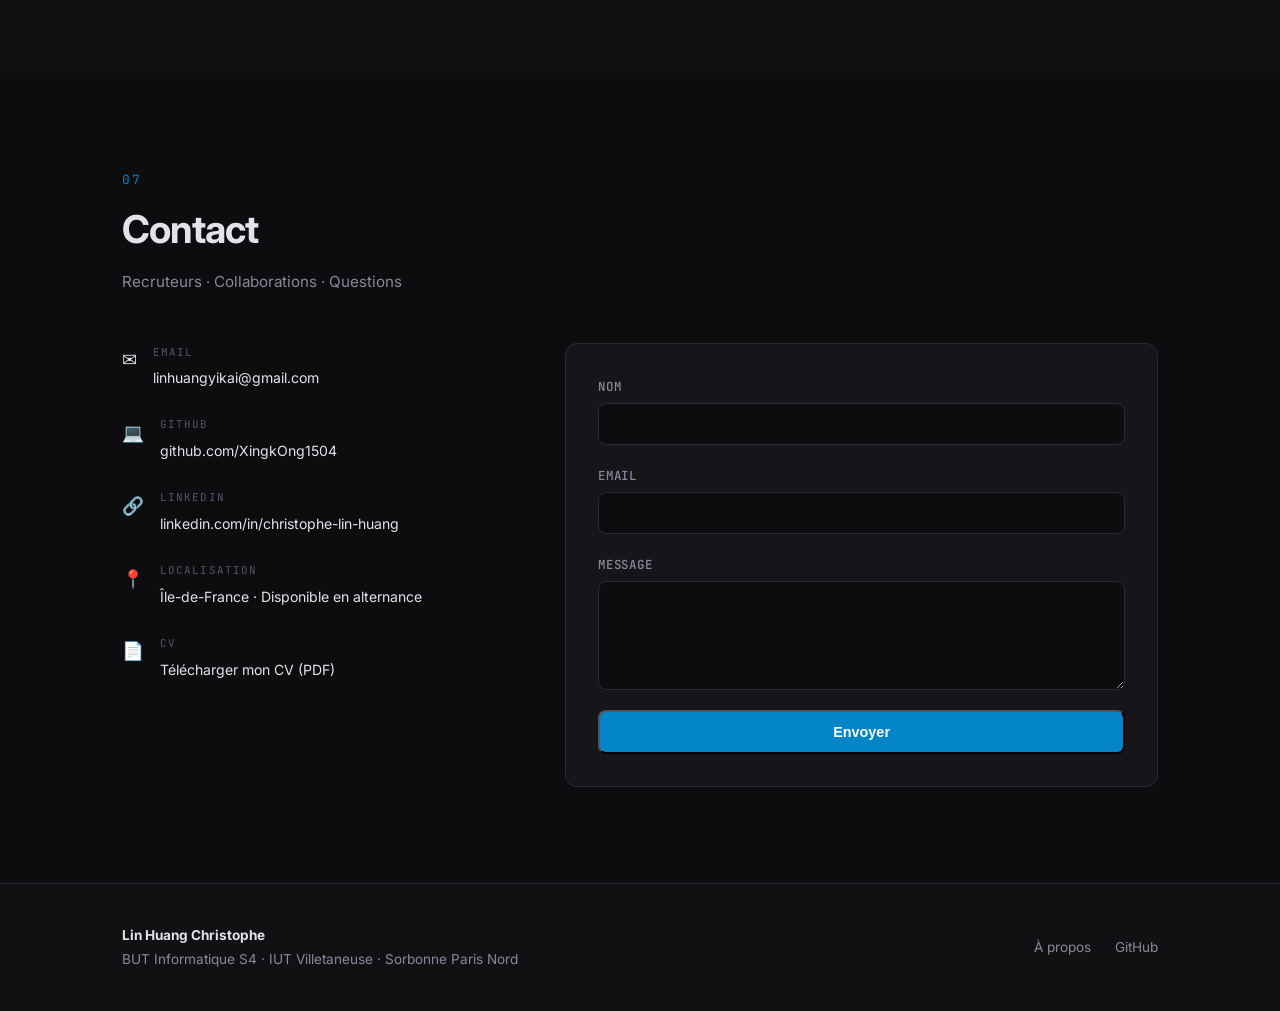
==== commit e9cd5601: "Section 02 refaite : 3 bilans (S3/S4/Stage) + synthese (v26) - Remplace les anciennes cartes SAE par" ====
--- a/index.html
+++ b/index.html
@@ -12,7 +12,7 @@
 
   <!-- NAV -->
   <nav class="navbar">
-    <a href="index.html" class="nav-logo">軍<span class="nav-v">v25</span></a>
+    <a href="index.html" class="nav-logo">軍<span class="nav-v">v26</span></a>
     <button id="leafEgg" aria-hidden="true" tabindex="-1"></button>
     <ul class="nav-links">
       <li><a href="about.html" data-i18n="nav_about">À propos</a></li>
@@ -154,114 +154,104 @@
       </div>
     </section>
 
-    <!-- ======== 02 - COMPÉTENCES & SAÉ ======== -->
+    <!-- ======== 02 - BILAN DES COMPÉTENCES ======== -->
     <section id="competences" class="section section-dark">
       <div class="container">
         <div class="section-header">
           <span class="section-num">02</span>
-          <h2 data-i18n="s02_title">Bilan des compétences - SAÉ BUT 2</h2>
-          <p class="section-sub" data-i18n="s02_sub">Traces d'apprentissage · Preuves · Perspectives</p>
-        </div>
-
-        <div class="project-card">
-          <div class="project-header">
-            <div>
-              <span class="project-tag" data-i18n="sae_s4_tag">SAÉ S4 · Projet universitaire n°2</span>
-              <h3 class="project-title">Mnémosyne</h3>
-              <p class="project-sub" data-i18n="sae_s4_sub">Plateforme de suivi des cohortes étudiantes - IUT Villetaneuse</p>
-            </div>
-            <div class="project-stack">
-              <span class="badge">Flask</span>
-              <span class="badge">Python</span>
-              <span class="badge">SQLite3</span>
-              <span class="badge">ScoDoc API</span>
-              <span class="badge">Sankey</span>
-              <span class="badge">Docker</span>
-            </div>
-          </div>
-
-          <div class="grid-2 mt-md">
-            <div>
-              <h4 data-i18n="sae_s4_ctx_title">Contexte &amp; objectif</h4>
-              <div data-i18n-html="sae_s4_ctx_body"><p>Depuis la réforme BUT 2021, l'IUT Villetaneuse peine à visualiser les flux d'étudiants entre promotions. Mnémosyne répond à ce besoin via des <strong>diagrammes de Sankey interactifs</strong> connectés à l'API ScoDoc, permettant de suivre passages, redoublements et abandons.</p></div>
-            </div>
-            <div>
-              <h4 data-i18n="sae_s4_contrib_title">Ce que j'ai apporté</h4>
-              <ul class="bullet-list" data-i18n-html="sae_s4_contrib_body">
-                <li>Architecture MVC Flask avec séparation stricte Controllers / Services / DAO</li>
-                <li>Système de règles métier configurables pour qualifier les parcours étudiants</li>
-                <li>Export PDF des rapports de cohorte</li>
-                <li>Conteneurisation complète via Docker &amp; docker-compose</li>
-                <li>Données anonymisées JSON (conformité RGPD)</li>
-              </ul>
-            </div>
-          </div>
-
-          <div class="proof-box mt-md">
-            <span class="proof-label" data-i18n="proof_label">Preuve de compétence</span>
-            <p data-i18n-html="sae_s4_proof">La mise en place du diagramme de Sankey illustre ma capacité à <strong>traiter et visualiser des données complexes</strong> : transformer des décisions de jury brutes (ADM, PASD, RED, NAR, ADJ) en flux agrégés cohérents.</p>
-          </div>
-
-          <div class="competence-tags mt-md">
-            <span class="comp-tag" data-i18n="comp_realiser">Réaliser le développement d'applications</span>
-            <span class="comp-tag" data-i18n="comp_optimiser">Optimiser des applications informatiques</span>
-            <span class="comp-tag" data-i18n="comp_administrer">Administrer des systèmes informatiques communicants</span>
-          </div>
-        </div>
-
-        <div class="project-card mt-lg">
-          <div class="project-header">
-            <div>
-              <span class="project-tag" data-i18n="sae_s3_tag">SAÉ S3 · Projet universitaire n°1</span>
-              <h3 class="project-title" data-i18n="sae_s3_title">Mnémosyne - Archive v1</h3>
-              <p class="project-sub" data-i18n="sae_s3_sub">Première version · Fondations techniques</p>
-            </div>
-            <div class="project-stack">
-              <span class="badge">Flask</span>
-              <span class="badge">Python</span>
-              <span class="badge">SQLite</span>
-              <span class="badge">MVC</span>
-            </div>
-          </div>
-
-          <div class="grid-2 mt-md">
-            <div>
-              <h4 data-i18n="sae_s3_tech_title">Compétences techniques acquises</h4>
-              <ul class="bullet-list" data-i18n-html="sae_s3_tech_body">
-                <li>Mise en place de l'architecture MVC en Python/Flask</li>
-                <li>Modélisation de base de données relationnelle (schéma SQL)</li>
-                <li>Authentification utilisateur (sessions Flask)</li>
-                <li>Consommation d'une API REST externe (ScoDoc)</li>
-              </ul>
-            </div>
-            <div>
-              <h4 data-i18n="sae_s3_trans_title">Compétences transversales</h4>
-              <ul class="bullet-list" data-i18n-html="sae_s3_trans_body">
-                <li>Travail en équipe avec versioning Git</li>
-                <li>Rédaction de documentation technique</li>
-                <li>Gestion des sprints et priorisation des tâches</li>
-              </ul>
-            </div>
-          </div>
-        </div>
-
-        <div class="card card-full mt-lg">
-          <h3 data-i18n="bilan_title">Bilan synthétique &amp; perspectives de progression</h3>
-          <div class="grid-3">
+          <h2 data-i18n="s02_title">Bilan des compétences</h2>
+          <p class="section-sub" data-i18n="s02_sub">SAÉ S3 · SAÉ S4 · Stage · Synthèse</p>
+        </div>
+
+        <div class="grid-3">
+
+          <!-- SAÉ S3 -->
+          <div class="card bilan-card">
+            <div class="bilan-card-tag" data-i18n="b_s3_tag">SAÉ S3 - Projet n°1</div>
+            <h3 class="bilan-card-title" data-i18n="b_s3_title">Mnémosyne Archive v1</h3>
+            <div class="bilan-stack">
+              <span class="badge">Python</span><span class="badge">Flask</span>
+              <span class="badge">SQLite</span><span class="badge">MVC</span>
+            </div>
+            <h4 class="bilan-section-label" data-i18n="b_acquired">Compétences acquises</h4>
+            <ul class="bullet-list" data-i18n-html="b_s3_list">
+              <li>Architecture MVC Python/Flask</li>
+              <li>Base de données relationnelle (SQLite)</li>
+              <li>Authentification utilisateur (sessions Flask)</li>
+              <li>Consommation API REST externe (ScoDoc)</li>
+              <li>Travail en équipe avec Git</li>
+            </ul>
+            <div class="bilan-verdict">
+              <div class="bilan-strong"><span>✅</span><div><strong data-i18n="b_strong">Point fort</strong><p data-i18n="b_s3_strong">Fondations MVC solides posées dès le début, réutilisées et améliorées en S4.</p></div></div>
+              <div class="bilan-improve"><span>⚠️</span><div><strong data-i18n="b_improve">À consolider</strong><p data-i18n="b_s3_improve">Séparation des couches encore perfectible, logique métier parfois mélangée aux vues.</p></div></div>
+            </div>
+          </div>
+
+          <!-- SAÉ S4 -->
+          <div class="card bilan-card">
+            <div class="bilan-card-tag" data-i18n="b_s4_tag">SAÉ S4 - Projet n°2</div>
+            <h3 class="bilan-card-title">Mnémosyne v2</h3>
+            <div class="bilan-stack">
+              <span class="badge">Python</span><span class="badge">Flask</span>
+              <span class="badge">Docker</span><span class="badge">API ScoDoc</span>
+            </div>
+            <h4 class="bilan-section-label" data-i18n="b_acquired">Compétences acquises</h4>
+            <ul class="bullet-list" data-i18n-html="b_s4_list">
+              <li>Architecture MVC stricte Controllers / Services / DAO</li>
+              <li>Conteneurisation Docker &amp; docker-compose</li>
+              <li>Visualisation de données (diagrammes de Sankey)</li>
+              <li>Export PDF de rapports de cohorte</li>
+              <li>Anonymisation des données (conformité RGPD)</li>
+            </ul>
+            <div class="bilan-verdict">
+              <div class="bilan-strong"><span>✅</span><div><strong data-i18n="b_strong">Point fort</strong><p data-i18n="b_s4_strong">Architecture propre et découplée : basculer de SQLite vers une autre BDD ne touche pas aux services métier.</p></div></div>
+              <div class="bilan-improve"><span>⚠️</span><div><strong data-i18n="b_improve">À consolider</strong><p data-i18n="b_s4_improve">Couverture de tests automatisés insuffisante - une stratégie TDD complète s'imposera en alternance.</p></div></div>
+            </div>
+          </div>
+
+          <!-- Stage -->
+          <div class="card bilan-card">
+            <div class="bilan-card-tag" data-i18n="b_stage_tag">Stage - 2 mois en entreprise</div>
+            <h3 class="bilan-card-title" data-i18n="b_stage_title">METM - Miss &amp; Mister</h3>
+            <div class="bilan-stack">
+              <span class="badge">Python</span><span class="badge">API REST</span>
+              <span class="badge">SSH</span><span class="badge">systemd</span>
+            </div>
+            <h4 class="bilan-section-label" data-i18n="b_acquired">Compétences acquises</h4>
+            <ul class="bullet-list" data-i18n-html="b_stage_list">
+              <li>Intégration d'API tierces (UPS, Packlink, Octopia)</li>
+              <li>Déploiement sur serveur Linux via SSH</li>
+              <li>Gestion des erreurs réseau et retry automatique</li>
+              <li>Adaptabilité en conditions réelles (reprise de périmètre)</li>
+              <li>Communication en équipe sans outil centralisé</li>
+            </ul>
+            <div class="bilan-verdict">
+              <div class="bilan-strong"><span>✅</span><div><strong data-i18n="b_strong">Point fort</strong><p data-i18n="b_stage_strong">Autonomie et adaptabilité : reprise du périmètre d'un collègue parti à mi-stage sans perte de continuité.</p></div></div>
+              <div class="bilan-improve"><span>⚠️</span><div><strong data-i18n="b_improve">À consolider</strong><p data-i18n="b_stage_improve">Absence de Git et de CI/CD en entreprise : travailler dans un environnement structuré reste une priorité.</p></div></div>
+            </div>
+          </div>
+
+        </div>
+
+        <!-- Synthèse -->
+        <div class="card card-full mt-lg highlight-card">
+          <h3 data-i18n="b_synth_title">Bilan synthèse</h3>
+          <div class="grid-3 mt-md">
             <div class="bilan-item">
-              <h4 data-i18n="bilan_1_title">Ce que je valorise</h4>
-              <p data-i18n="bilan_1_body">La capacité à concevoir des architectures propres dès le départ. L'habitude de séparer les couches métier, données et présentation m'a évité de nombreuses régressions lors des évolutions de Mnémosyne.</p>
+              <h4 data-i18n="b_synth_1_title">Progression S3 → S4 → Stage</h4>
+              <p data-i18n="b_synth_1_body">Chaque expérience a élevé le niveau d'exigence : de l'exercice académique (S3) à l'architecture d'entreprise (S4) jusqu'au code en production réelle (stage). La courbe est cohérente et volontaire.</p>
             </div>
             <div class="bilan-item">
-              <h4 data-i18n="bilan_2_title">Bonnes pratiques apportées</h4>
-              <p data-i18n="bilan_2_body">L'usage systématique d'interfaces (DAO Interface) pour abstraire les accès base de données, permettant de basculer de SQLite vers une autre BDD sans toucher aux services métier.</p>
+              <h4 data-i18n="b_synth_2_title">Points forts transversaux</h4>
+              <p data-i18n="b_synth_2_body">Architecture propre, rigueur de séparation des couches, capacité d'adaptation rapide. Ces constantes se retrouvent sur les trois expériences et forment le socle de mon profil développeur.</p>
             </div>
             <div class="bilan-item">
-              <h4 data-i18n="bilan_3_title">Points à consolider</h4>
-              <p data-i18n="bilan_3_body">La couverture par tests automatisés reste insuffisante. Les fichiers de test présents dans la v2 sont un début, mais une stratégie TDD complète s'imposera en alternance.</p>
-            </div>
-          </div>
-        </div>
+              <h4 data-i18n="b_synth_3_title">À approfondir en alternance</h4>
+              <p data-i18n="b_synth_3_body">Tests automatisés (TDD), travail en équipe avec Git/PR/code review, CI/CD. Ce sont précisément les pratiques que l'alternance au Cnam devra ancrer durablement.</p>
+            </div>
+          </div>
+        </div>
+
       </div>
     </section>
 
--- a/style.css
+++ b/style.css
@@ -470,6 +470,85 @@
 .bilan-item p { color: var(--text-muted); font-size: 0.9rem; }
 
 /* ============================================
+   BILAN CARDS (section 02 redesign)
+   ============================================ */
+.bilan-card {
+  display: flex;
+  flex-direction: column;
+  gap: 0.75rem;
+}
+
+.bilan-card-tag {
+  font-size: 0.7rem;
+  font-weight: 700;
+  text-transform: uppercase;
+  letter-spacing: 0.1em;
+  color: var(--accent);
+}
+
+.bilan-card-title {
+  font-size: 1.1rem;
+  font-weight: 700;
+  color: var(--text-primary);
+  margin: 0;
+}
+
+.bilan-stack {
+  display: flex;
+  flex-wrap: wrap;
+  gap: 0.35rem;
+}
+
+.bilan-section-label {
+  font-size: 0.75rem;
+  font-weight: 600;
+  text-transform: uppercase;
+  letter-spacing: 0.07em;
+  color: var(--text-muted);
+  margin: 0.25rem 0 0.25rem;
+}
+
+.bilan-card .bullet-list { margin: 0; padding-left: 1.1rem; }
+.bilan-card .bullet-list li { font-size: 0.85rem; color: var(--text-muted); margin-bottom: 0.2rem; }
+
+.bilan-verdict {
+  display: flex;
+  flex-direction: column;
+  gap: 0.6rem;
+  margin-top: auto;
+  padding-top: 0.5rem;
+  border-top: 1px solid var(--border);
+}
+
+.bilan-strong,
+.bilan-improve {
+  display: flex;
+  align-items: flex-start;
+  gap: 0.5rem;
+  font-size: 0.85rem;
+}
+
+.bilan-strong span,
+.bilan-improve span { flex-shrink: 0; }
+
+.bilan-strong strong { color: #4ade80; display: block; font-size: 0.75rem; margin-bottom: 0.1rem; }
+.bilan-improve strong { color: #facc15; display: block; font-size: 0.75rem; margin-bottom: 0.1rem; }
+.bilan-strong p,
+.bilan-improve p { margin: 0; color: var(--text-muted); line-height: 1.4; }
+
+.highlight-card {
+  border: 1px solid var(--accent);
+  box-shadow: 0 0 0 1px transparent, inset 0 0 40px rgba(0,0,0,0.04);
+}
+
+.highlight-card h3 {
+  font-size: 1.1rem;
+  font-weight: 700;
+  color: var(--accent);
+  margin-bottom: 0;
+}
+
+/* ============================================
    STAGE META
    ============================================ */
 .stage-intro { padding: 1.5rem 1.75rem; }
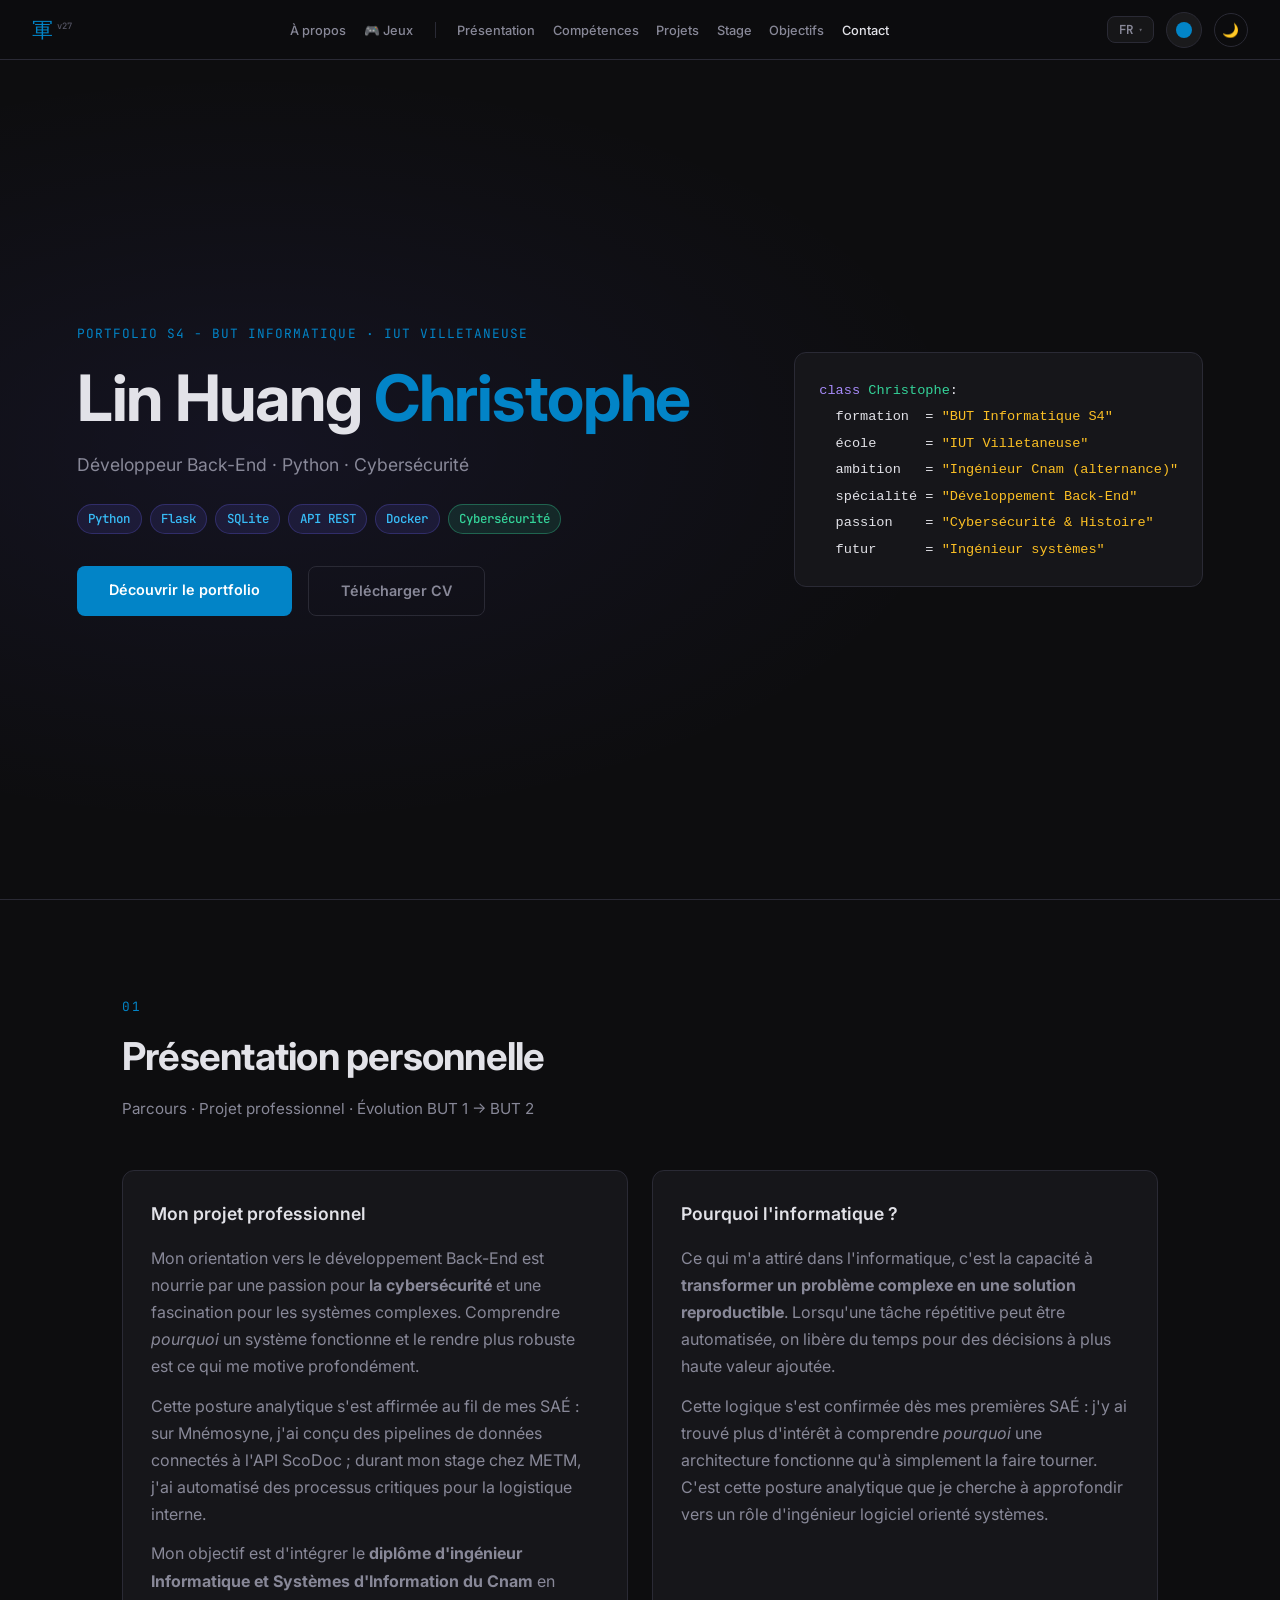
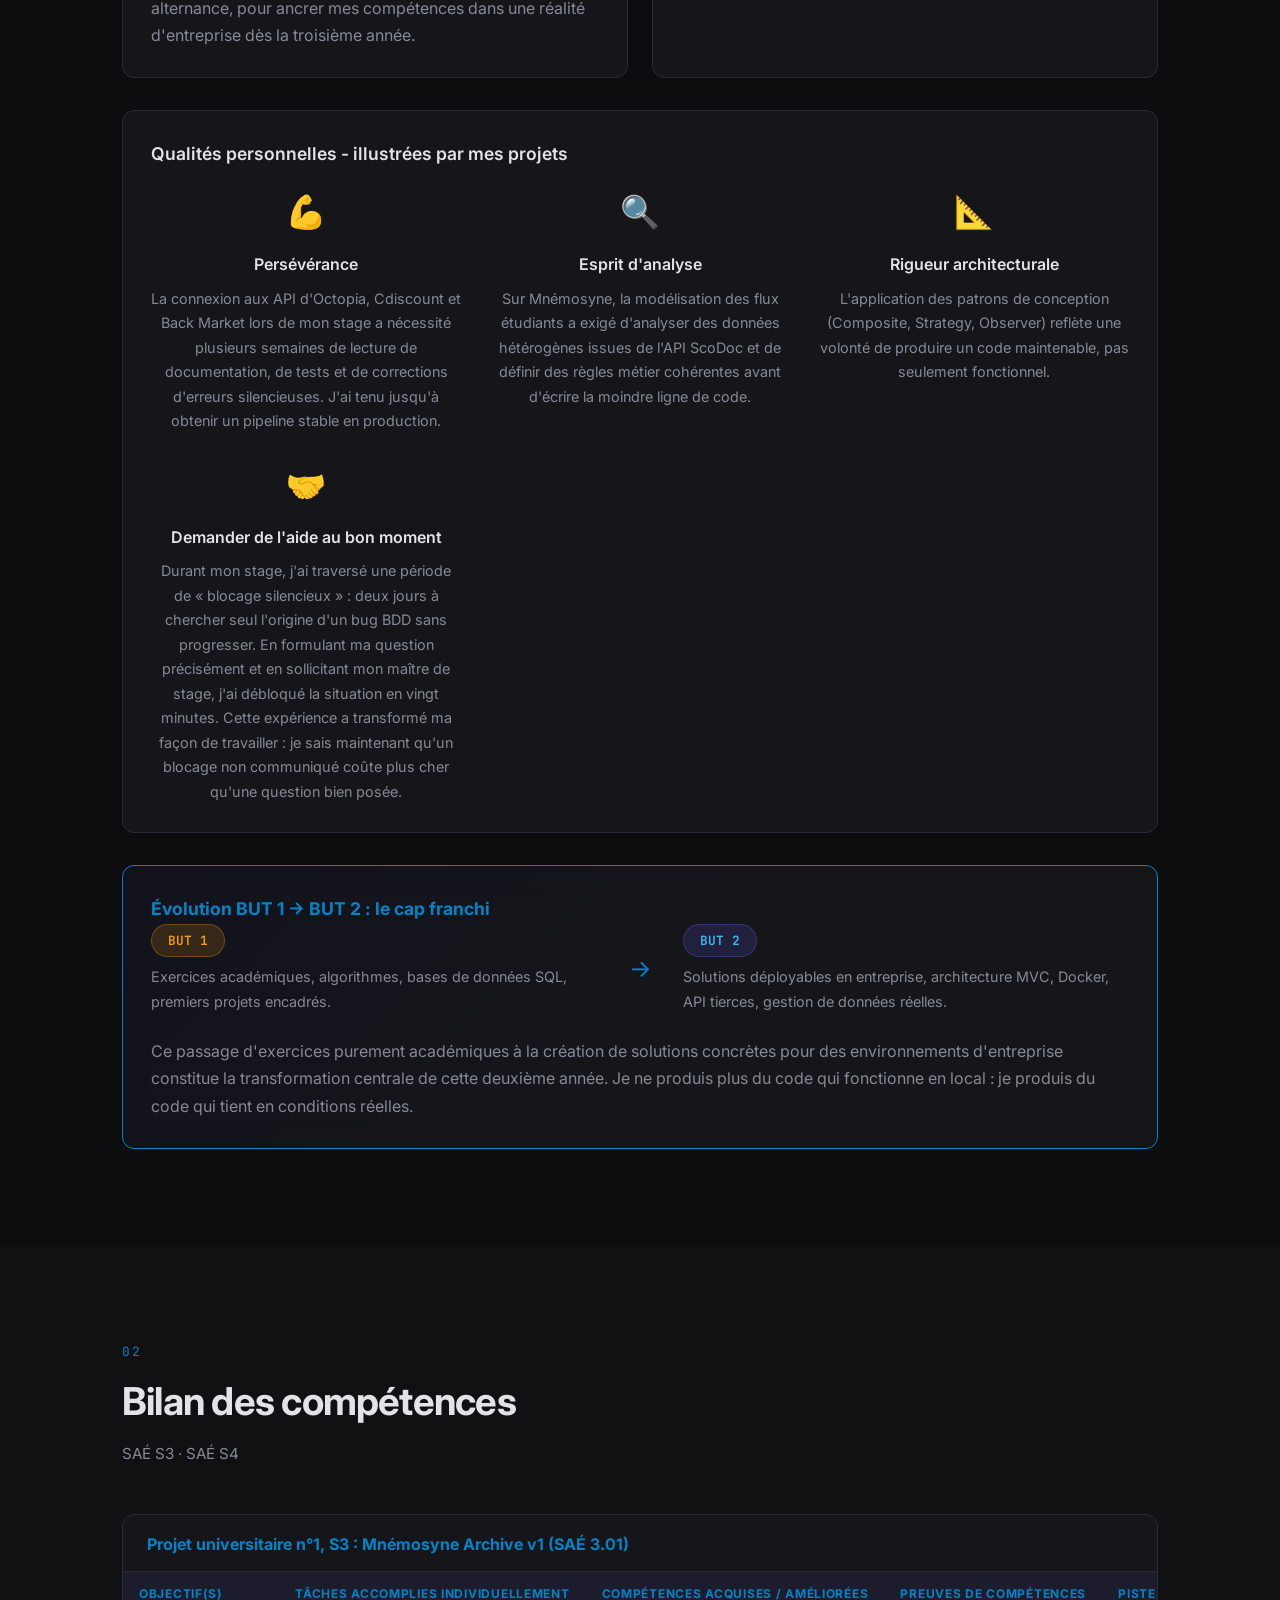
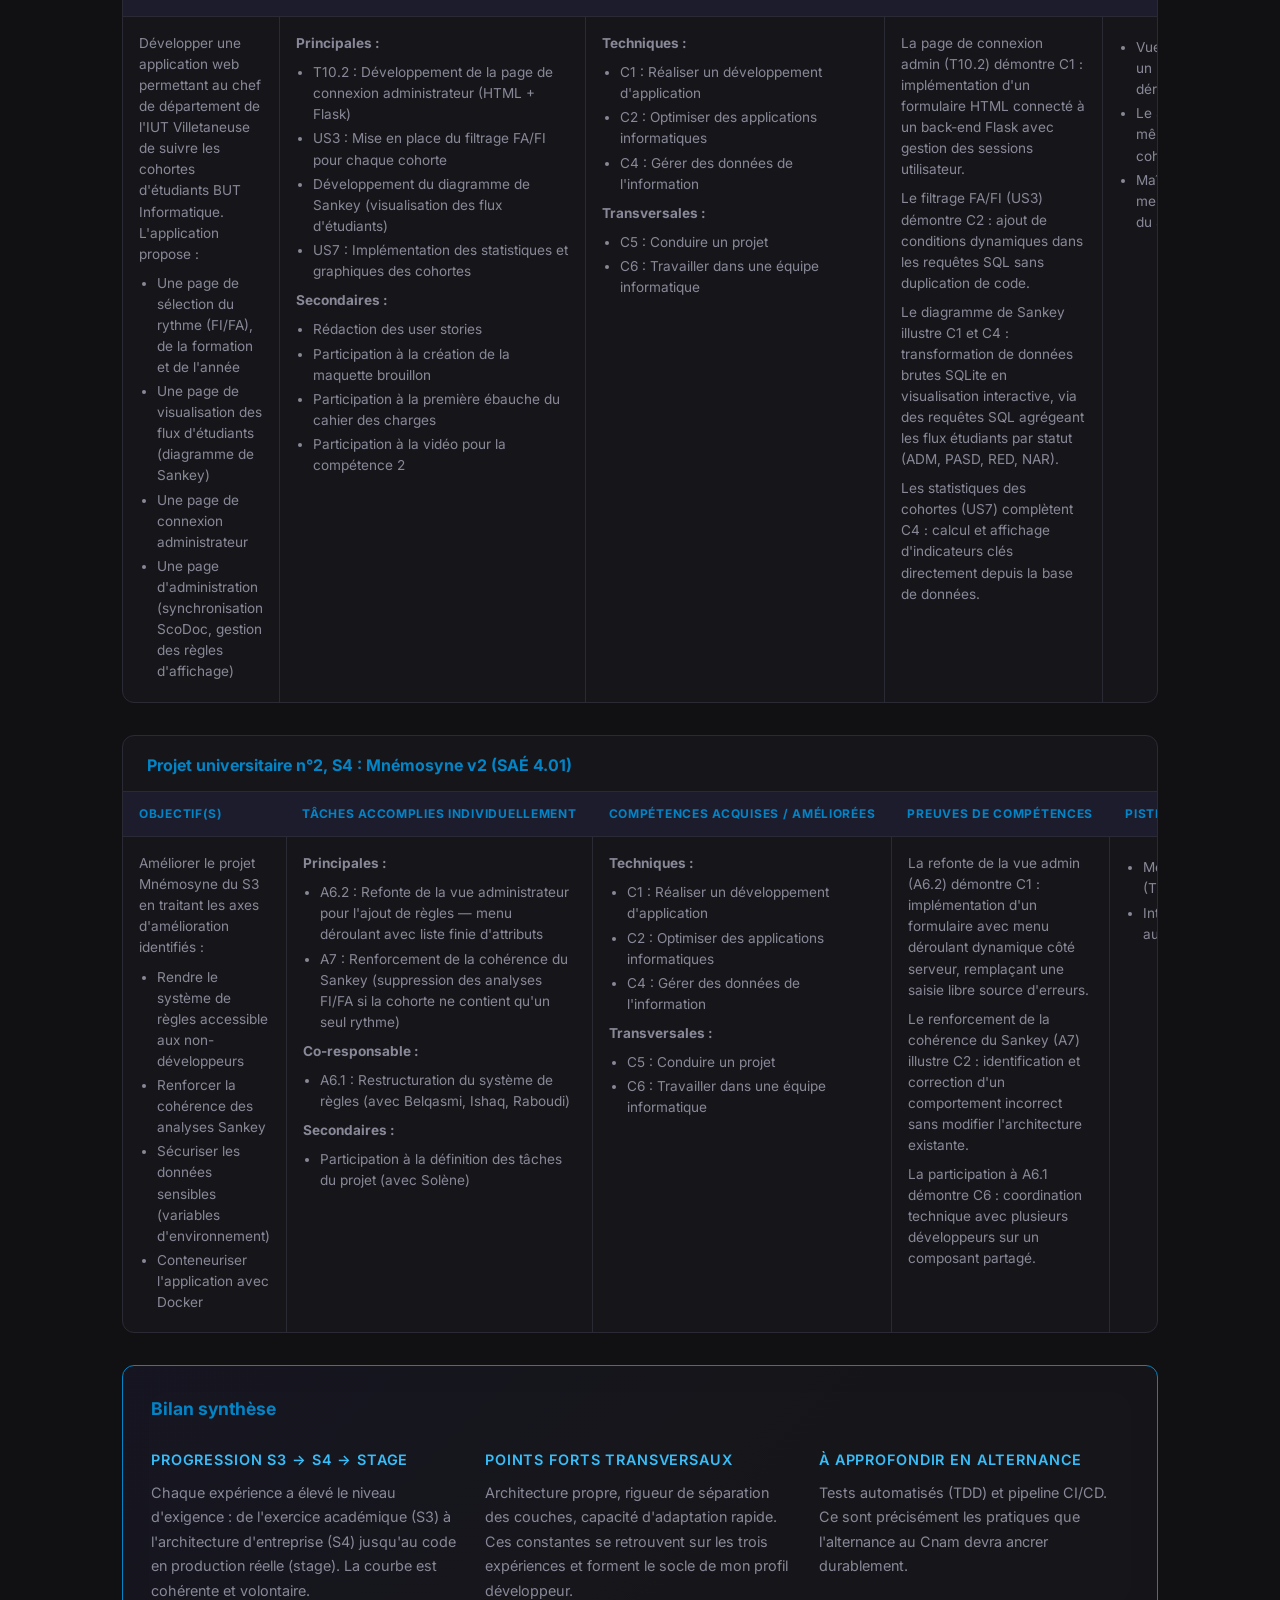
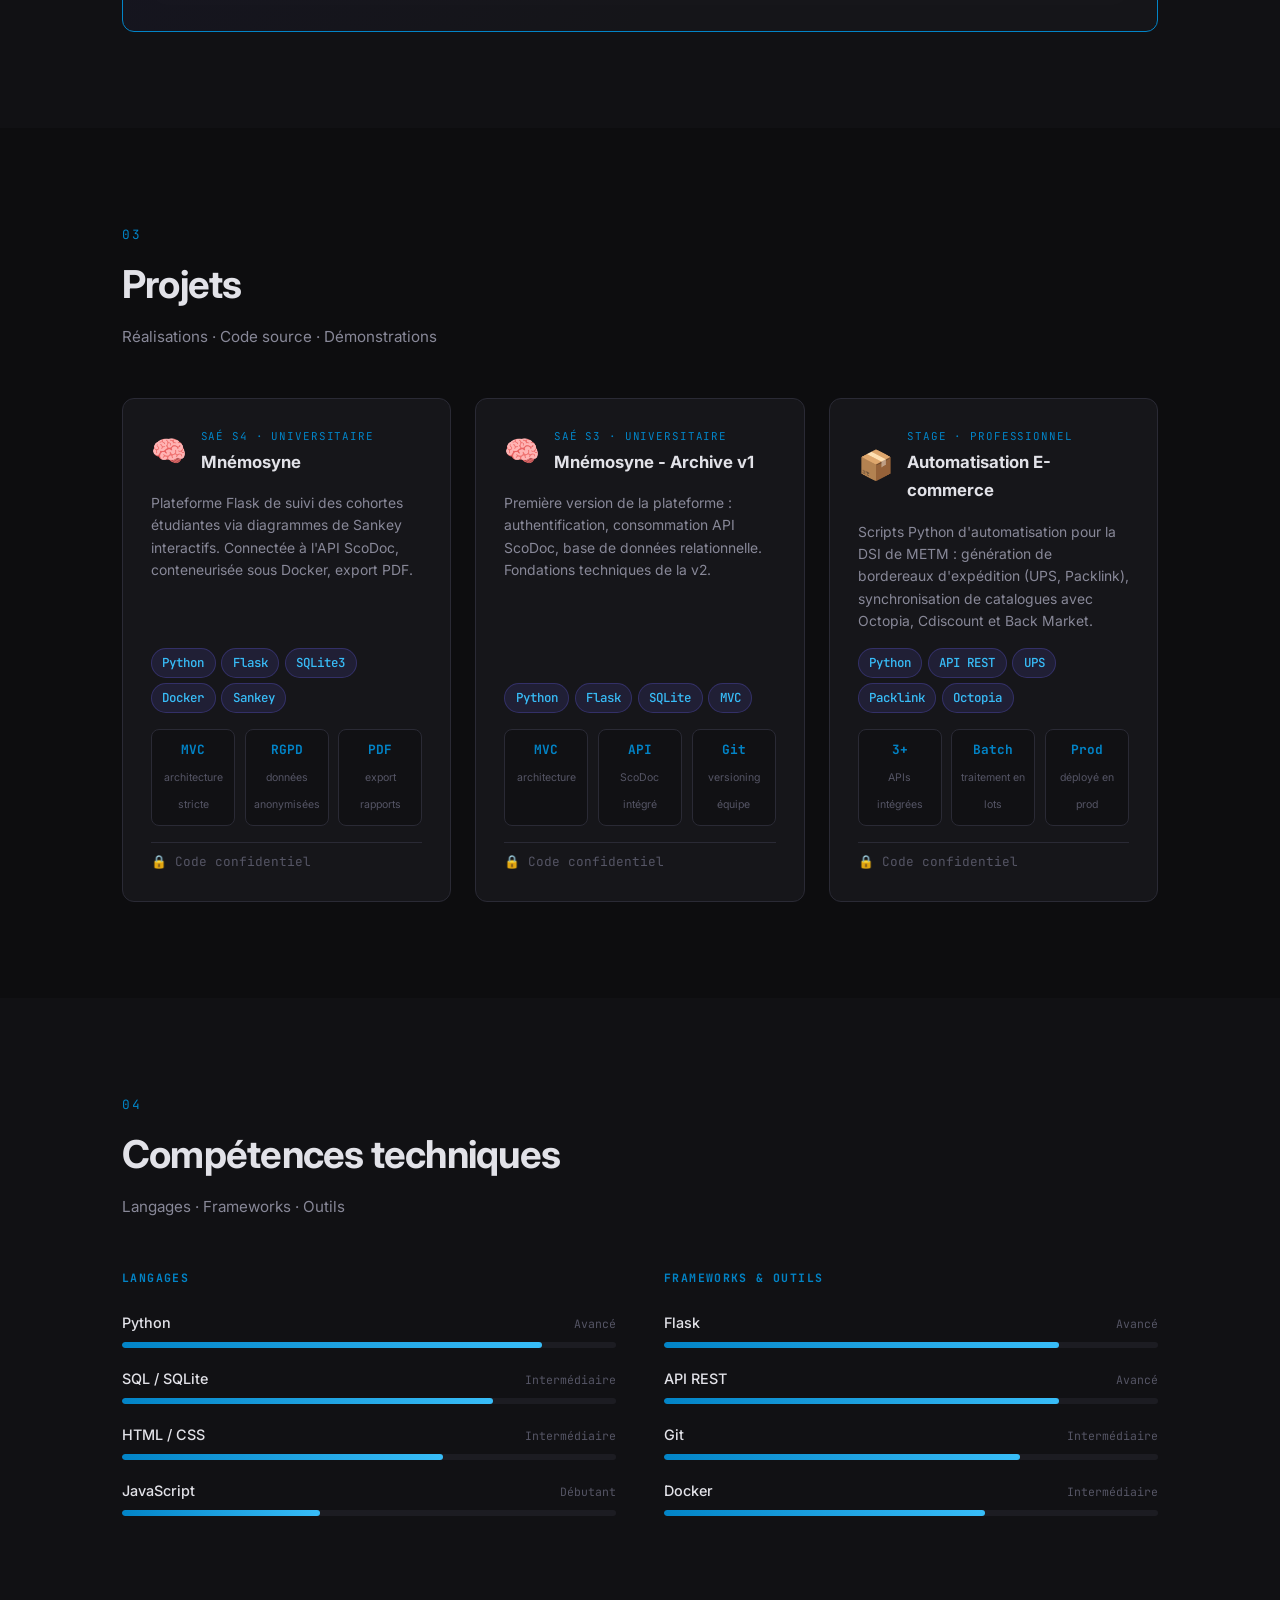
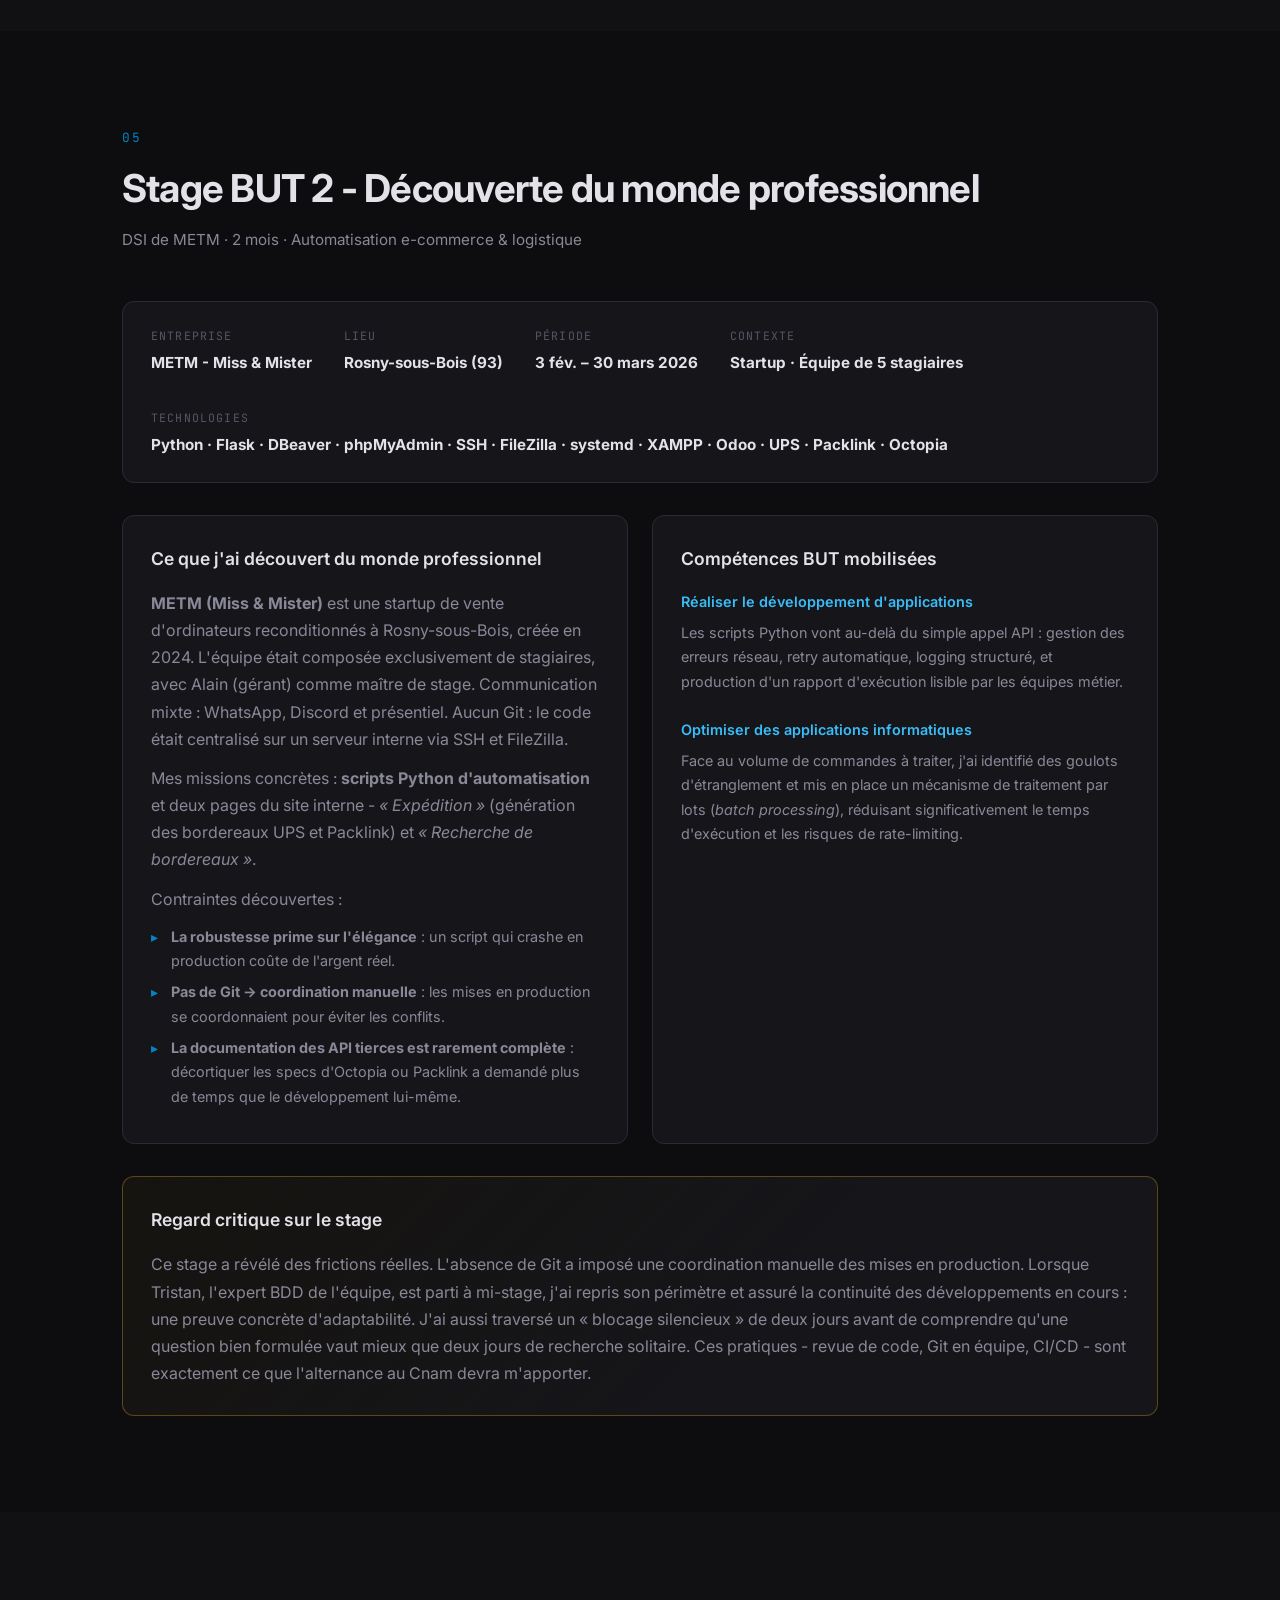
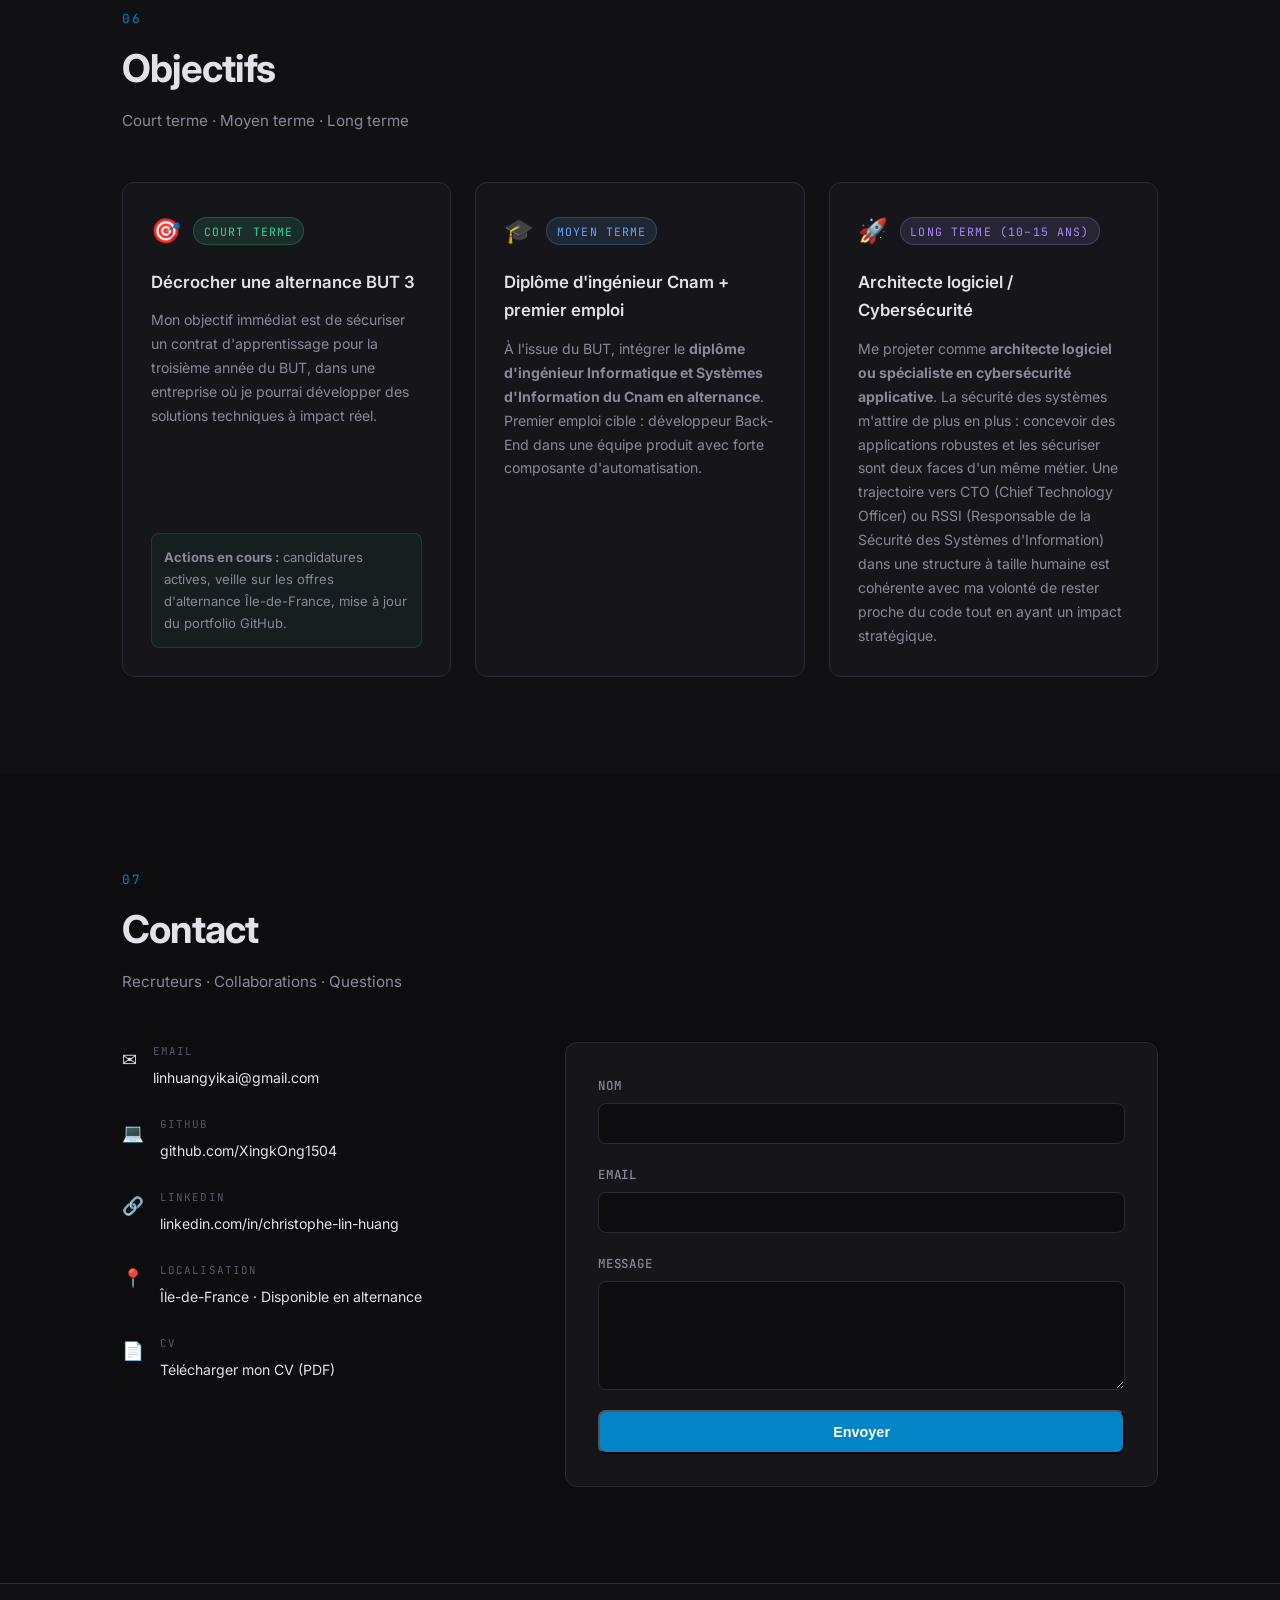
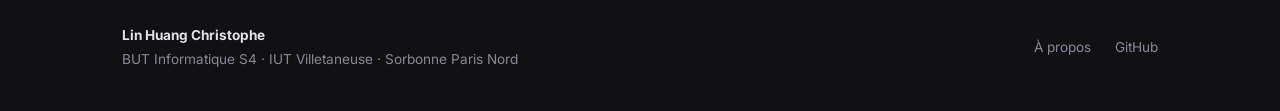
==== commit f9f0dfac: "Section 02 : tableaux bilan S3 et S4 (v27) - Remplace les cartes par deux tableaux 5 colonnes (forma" ====
--- a/index.html
+++ b/index.html
@@ -12,7 +12,7 @@
 
   <!-- NAV -->
   <nav class="navbar">
-    <a href="index.html" class="nav-logo">軍<span class="nav-v">v26</span></a>
+    <a href="index.html" class="nav-logo">軍<span class="nav-v">v27</span></a>
     <button id="leafEgg" aria-hidden="true" tabindex="-1"></button>
     <ul class="nav-links">
       <li><a href="about.html" data-i18n="nav_about">À propos</a></li>
@@ -160,77 +160,61 @@
         <div class="section-header">
           <span class="section-num">02</span>
           <h2 data-i18n="s02_title">Bilan des compétences</h2>
-          <p class="section-sub" data-i18n="s02_sub">SAÉ S3 · SAÉ S4 · Stage · Synthèse</p>
-        </div>
-
-        <div class="grid-3">
-
-          <!-- SAÉ S3 -->
-          <div class="card bilan-card">
-            <div class="bilan-card-tag" data-i18n="b_s3_tag">SAÉ S3 - Projet n°1</div>
-            <h3 class="bilan-card-title" data-i18n="b_s3_title">Mnémosyne Archive v1</h3>
-            <div class="bilan-stack">
-              <span class="badge">Python</span><span class="badge">Flask</span>
-              <span class="badge">SQLite</span><span class="badge">MVC</span>
-            </div>
-            <h4 class="bilan-section-label" data-i18n="b_acquired">Compétences acquises</h4>
-            <ul class="bullet-list" data-i18n-html="b_s3_list">
-              <li>Architecture MVC Python/Flask</li>
-              <li>Base de données relationnelle (SQLite)</li>
-              <li>Authentification utilisateur (sessions Flask)</li>
-              <li>Consommation API REST externe (ScoDoc)</li>
-              <li>Travail en équipe avec Git</li>
-            </ul>
-            <div class="bilan-verdict">
-              <div class="bilan-strong"><span>✅</span><div><strong data-i18n="b_strong">Point fort</strong><p data-i18n="b_s3_strong">Fondations MVC solides posées dès le début, réutilisées et améliorées en S4.</p></div></div>
-              <div class="bilan-improve"><span>⚠️</span><div><strong data-i18n="b_improve">À consolider</strong><p data-i18n="b_s3_improve">Séparation des couches encore perfectible, logique métier parfois mélangée aux vues.</p></div></div>
-            </div>
-          </div>
-
-          <!-- SAÉ S4 -->
-          <div class="card bilan-card">
-            <div class="bilan-card-tag" data-i18n="b_s4_tag">SAÉ S4 - Projet n°2</div>
-            <h3 class="bilan-card-title">Mnémosyne v2</h3>
-            <div class="bilan-stack">
-              <span class="badge">Python</span><span class="badge">Flask</span>
-              <span class="badge">Docker</span><span class="badge">API ScoDoc</span>
-            </div>
-            <h4 class="bilan-section-label" data-i18n="b_acquired">Compétences acquises</h4>
-            <ul class="bullet-list" data-i18n-html="b_s4_list">
-              <li>Architecture MVC stricte Controllers / Services / DAO</li>
-              <li>Conteneurisation Docker &amp; docker-compose</li>
-              <li>Visualisation de données (diagrammes de Sankey)</li>
-              <li>Export PDF de rapports de cohorte</li>
-              <li>Anonymisation des données (conformité RGPD)</li>
-            </ul>
-            <div class="bilan-verdict">
-              <div class="bilan-strong"><span>✅</span><div><strong data-i18n="b_strong">Point fort</strong><p data-i18n="b_s4_strong">Architecture propre et découplée : basculer de SQLite vers une autre BDD ne touche pas aux services métier.</p></div></div>
-              <div class="bilan-improve"><span>⚠️</span><div><strong data-i18n="b_improve">À consolider</strong><p data-i18n="b_s4_improve">Couverture de tests automatisés insuffisante - une stratégie TDD complète s'imposera en alternance.</p></div></div>
-            </div>
-          </div>
-
-          <!-- Stage -->
-          <div class="card bilan-card">
-            <div class="bilan-card-tag" data-i18n="b_stage_tag">Stage - 2 mois en entreprise</div>
-            <h3 class="bilan-card-title" data-i18n="b_stage_title">METM - Miss &amp; Mister</h3>
-            <div class="bilan-stack">
-              <span class="badge">Python</span><span class="badge">API REST</span>
-              <span class="badge">SSH</span><span class="badge">systemd</span>
-            </div>
-            <h4 class="bilan-section-label" data-i18n="b_acquired">Compétences acquises</h4>
-            <ul class="bullet-list" data-i18n-html="b_stage_list">
-              <li>Intégration d'API tierces (UPS, Packlink, Octopia)</li>
-              <li>Déploiement sur serveur Linux via SSH</li>
-              <li>Gestion des erreurs réseau et retry automatique</li>
-              <li>Adaptabilité en conditions réelles (reprise de périmètre)</li>
-              <li>Communication en équipe sans outil centralisé</li>
-            </ul>
-            <div class="bilan-verdict">
-              <div class="bilan-strong"><span>✅</span><div><strong data-i18n="b_strong">Point fort</strong><p data-i18n="b_stage_strong">Autonomie et adaptabilité : reprise du périmètre d'un collègue parti à mi-stage sans perte de continuité.</p></div></div>
-              <div class="bilan-improve"><span>⚠️</span><div><strong data-i18n="b_improve">À consolider</strong><p data-i18n="b_stage_improve">Absence de Git et de CI/CD en entreprise : travailler dans un environnement structuré reste une priorité.</p></div></div>
-            </div>
-          </div>
-
+          <p class="section-sub" data-i18n="s02_sub">SAÉ S3 · SAÉ S4</p>
+        </div>
+
+        <!-- Tableau S3 -->
+        <div class="bilan-table-wrap">
+          <h3 class="bilan-table-title" data-i18n="b_s3_table_title">Projet universitaire n°1, S3 : Mnémosyne Archive v1 (SAÉ 3.01)</h3>
+          <div class="bilan-table-scroll">
+            <table class="bilan-table">
+              <thead>
+                <tr>
+                  <th data-i18n="b_th_objectif">Objectif(s)</th>
+                  <th data-i18n="b_th_taches">Tâches accomplies individuellement</th>
+                  <th data-i18n="b_th_competences">Compétences acquises / Améliorées</th>
+                  <th data-i18n="b_th_preuves">Preuves de compétences</th>
+                  <th data-i18n="b_th_pistes_s3">Pistes d'amélioration (réalisées au S4)</th>
+                </tr>
+              </thead>
+              <tbody>
+                <tr>
+                  <td data-i18n-html="b_s3_objectif"></td>
+                  <td data-i18n-html="b_s3_taches"></td>
+                  <td data-i18n-html="b_s3_competences"></td>
+                  <td data-i18n-html="b_s3_preuves"></td>
+                  <td data-i18n-html="b_s3_pistes"></td>
+                </tr>
+              </tbody>
+            </table>
+          </div>
+        </div>
+
+        <!-- Tableau S4 -->
+        <div class="bilan-table-wrap mt-lg">
+          <h3 class="bilan-table-title" data-i18n="b_s4_table_title">Projet universitaire n°2, S4 : Mnémosyne v2 (SAÉ 4.01)</h3>
+          <div class="bilan-table-scroll">
+            <table class="bilan-table">
+              <thead>
+                <tr>
+                  <th data-i18n="b_th_objectif">Objectif(s)</th>
+                  <th data-i18n="b_th_taches">Tâches accomplies individuellement</th>
+                  <th data-i18n="b_th_competences">Compétences acquises / Améliorées</th>
+                  <th data-i18n="b_th_preuves">Preuves de compétences</th>
+                  <th data-i18n="b_th_pistes_s4">Pistes d'amélioration (pour le BUT 3)</th>
+                </tr>
+              </thead>
+              <tbody>
+                <tr>
+                  <td data-i18n-html="b_s4_objectif"></td>
+                  <td data-i18n-html="b_s4_taches"></td>
+                  <td data-i18n-html="b_s4_competences"></td>
+                  <td data-i18n-html="b_s4_preuves"></td>
+                  <td data-i18n-html="b_s4_pistes"></td>
+                </tr>
+              </tbody>
+            </table>
+          </div>
         </div>
 
         <!-- Synthèse -->
@@ -247,7 +231,7 @@
             </div>
             <div class="bilan-item">
               <h4 data-i18n="b_synth_3_title">À approfondir en alternance</h4>
-              <p data-i18n="b_synth_3_body">Tests automatisés (TDD), travail en équipe avec Git/PR/code review, CI/CD. Ce sont précisément les pratiques que l'alternance au Cnam devra ancrer durablement.</p>
+              <p data-i18n="b_synth_3_body">Tests automatisés (TDD) et pipeline CI/CD. Ce sont précisément les pratiques que l'alternance au Cnam devra ancrer durablement.</p>
             </div>
           </div>
         </div>
--- a/style.css
+++ b/style.css
@@ -470,71 +470,65 @@
 .bilan-item p { color: var(--text-muted); font-size: 0.9rem; }
 
 /* ============================================
-   BILAN CARDS (section 02 redesign)
-   ============================================ */
-.bilan-card {
-  display: flex;
-  flex-direction: column;
-  gap: 0.75rem;
-}
-
-.bilan-card-tag {
-  font-size: 0.7rem;
+   BILAN TABLES (section 02)
+   ============================================ */
+.bilan-table-wrap {
+  background: var(--bg-card);
+  border: 1px solid var(--border);
+  border-radius: 12px;
+  overflow: hidden;
+}
+
+.bilan-table-title {
+  font-size: 1rem;
+  font-weight: 700;
+  color: var(--accent);
+  padding: 1rem 1.5rem 0.75rem;
+  margin: 0;
+  border-bottom: 1px solid var(--border);
+}
+
+.bilan-table-scroll { overflow-x: auto; }
+
+.bilan-table {
+  width: 100%;
+  border-collapse: collapse;
+  font-size: 0.85rem;
+  min-width: 800px;
+}
+
+.bilan-table thead tr {
+  background: rgba(108,99,255,0.08);
+}
+
+.bilan-table th {
+  padding: 0.75rem 1rem;
+  text-align: left;
+  font-size: 0.75rem;
   font-weight: 700;
   text-transform: uppercase;
-  letter-spacing: 0.1em;
+  letter-spacing: 0.06em;
   color: var(--accent);
-}
-
-.bilan-card-title {
-  font-size: 1.1rem;
-  font-weight: 700;
-  color: var(--text-primary);
-  margin: 0;
-}
-
-.bilan-stack {
-  display: flex;
-  flex-wrap: wrap;
-  gap: 0.35rem;
-}
-
-.bilan-section-label {
-  font-size: 0.75rem;
-  font-weight: 600;
-  text-transform: uppercase;
-  letter-spacing: 0.07em;
-  color: var(--text-muted);
-  margin: 0.25rem 0 0.25rem;
-}
-
-.bilan-card .bullet-list { margin: 0; padding-left: 1.1rem; }
-.bilan-card .bullet-list li { font-size: 0.85rem; color: var(--text-muted); margin-bottom: 0.2rem; }
-
-.bilan-verdict {
-  display: flex;
-  flex-direction: column;
-  gap: 0.6rem;
-  margin-top: auto;
-  padding-top: 0.5rem;
-  border-top: 1px solid var(--border);
-}
-
-.bilan-strong,
-.bilan-improve {
-  display: flex;
-  align-items: flex-start;
-  gap: 0.5rem;
-  font-size: 0.85rem;
-}
-
-.bilan-strong span,
-.bilan-improve span { flex-shrink: 0; }
-
-.bilan-strong strong { color: #4ade80; display: block; font-size: 0.75rem; margin-bottom: 0.1rem; }
-.bilan-improve strong { color: #facc15; display: block; font-size: 0.75rem; margin-bottom: 0.1rem; }
-.bilan-strong p,
-.bilan-improve p { margin: 0; color: var(--text-muted); line-height: 1.4; }
+  border-bottom: 1px solid var(--border);
+  white-space: nowrap;
+}
+
+.bilan-table td {
+  padding: 1rem;
+  vertical-align: top;
+  border-right: 1px solid var(--border);
+  color: var(--text-muted);
+  line-height: 1.55;
+}
+
+.bilan-table td:last-child { border-right: none; }
+
+.bilan-table td p { margin: 0 0 0.5rem; }
+.bilan-table td p:last-child { margin-bottom: 0; }
+.bilan-table td ul { margin: 0.25rem 0 0.5rem; padding-left: 1.1rem; }
+.bilan-table td ul:last-child { margin-bottom: 0; }
+.bilan-table td li { margin-bottom: 0.2rem; }
+.bilan-table td strong { color: var(--text-primary); }
 
 .highlight-card {
   border: 1px solid var(--accent);
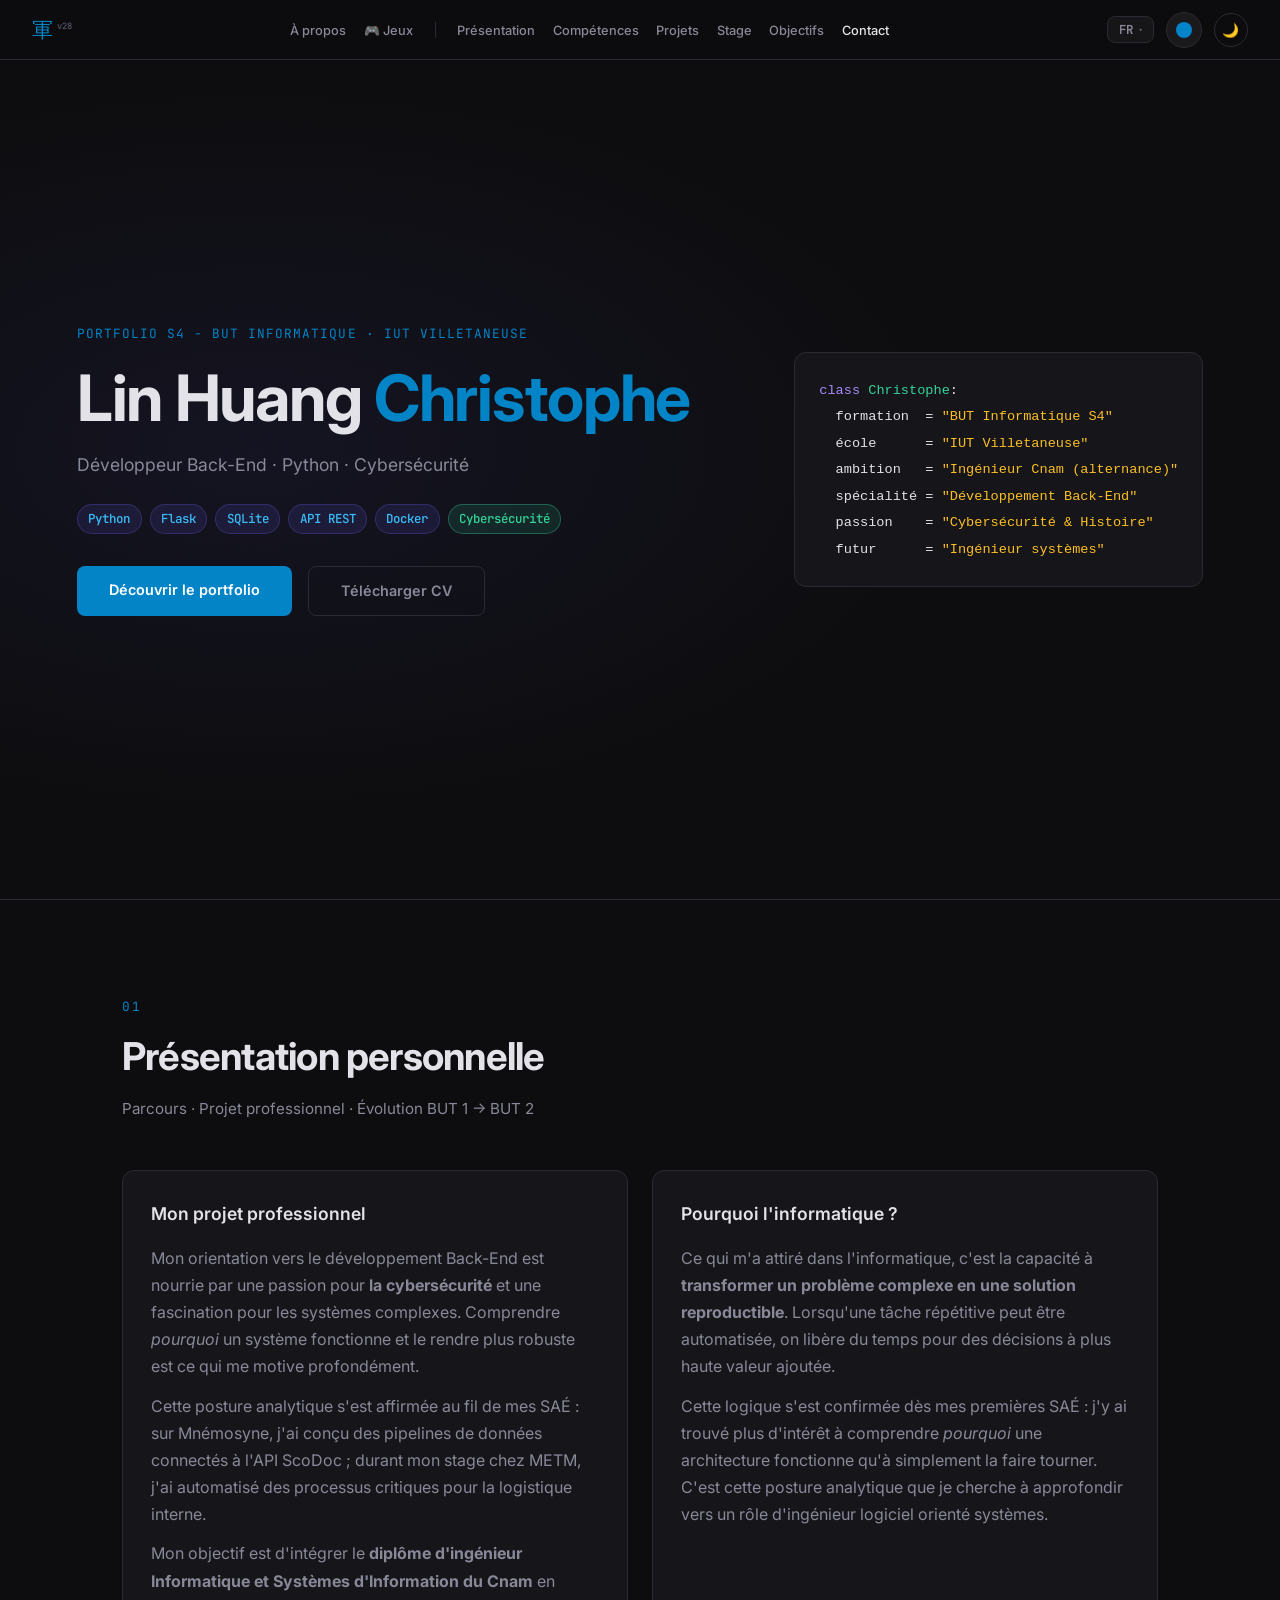
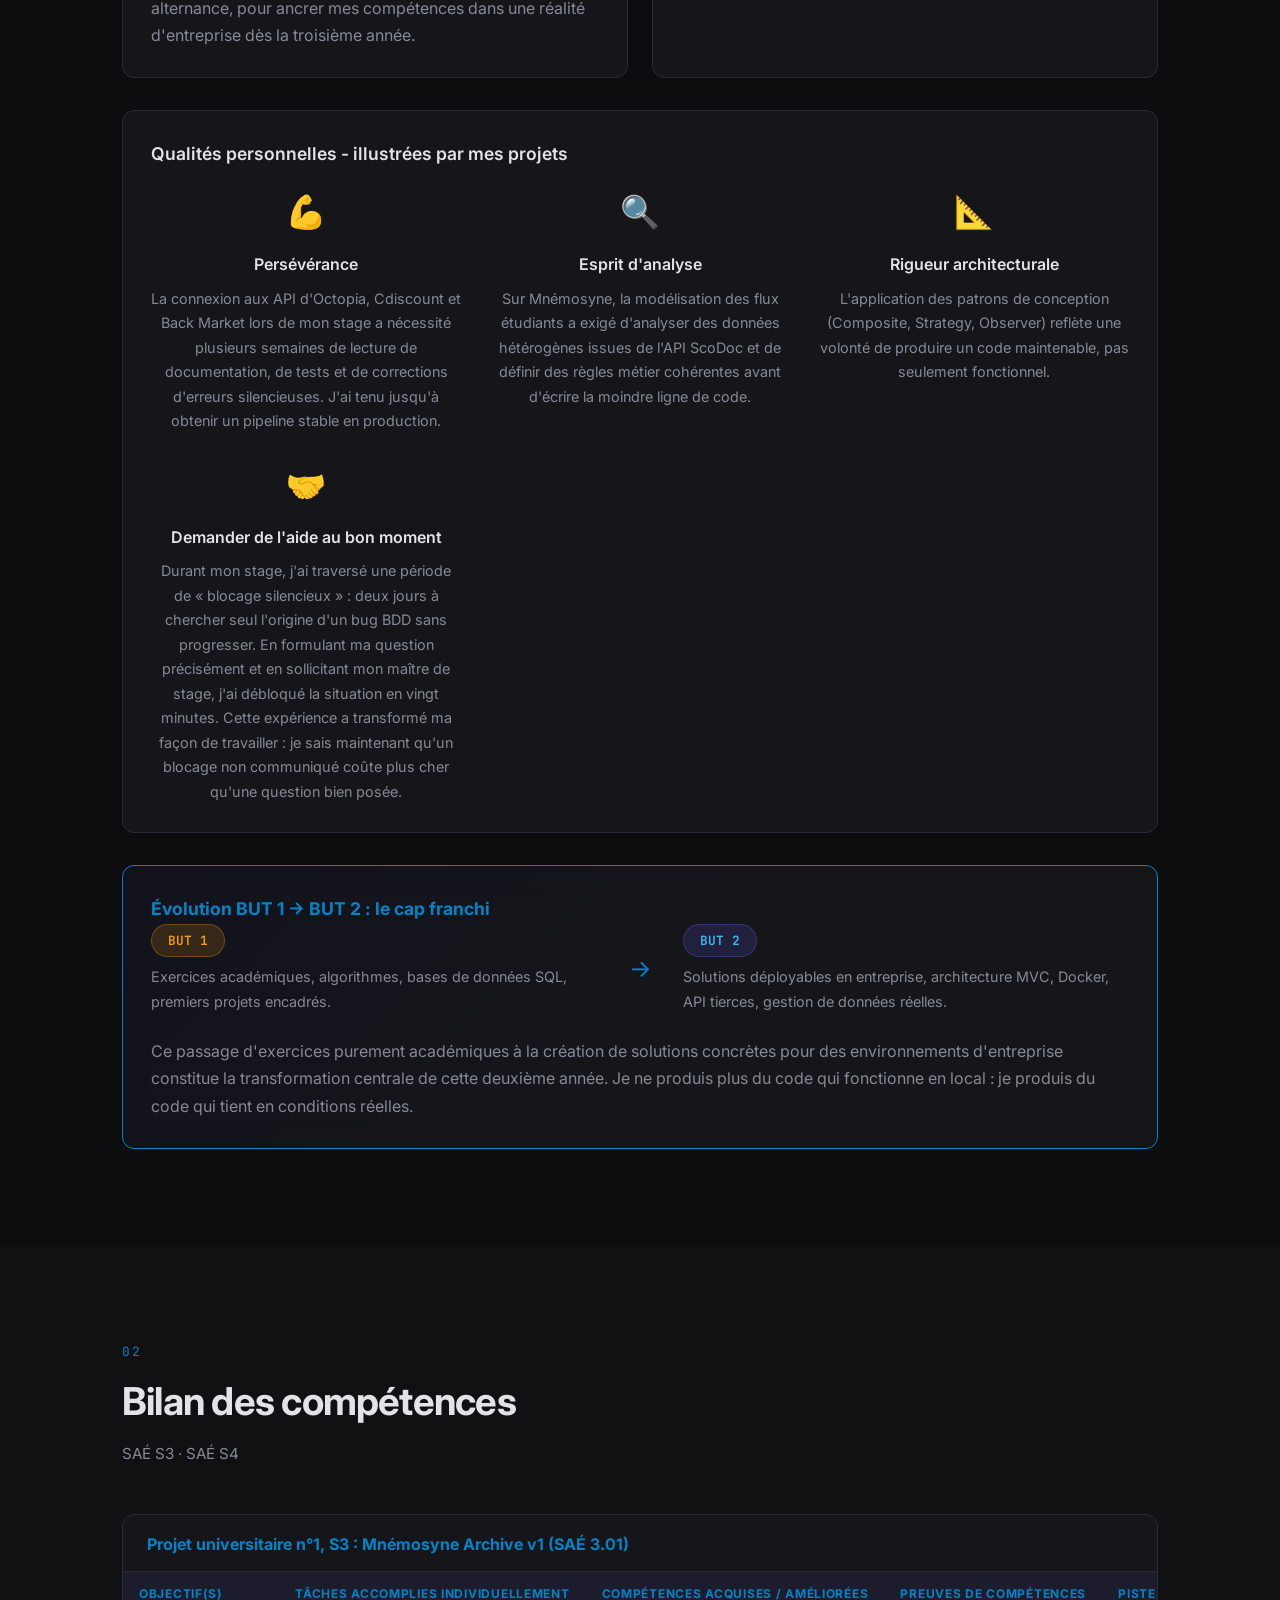
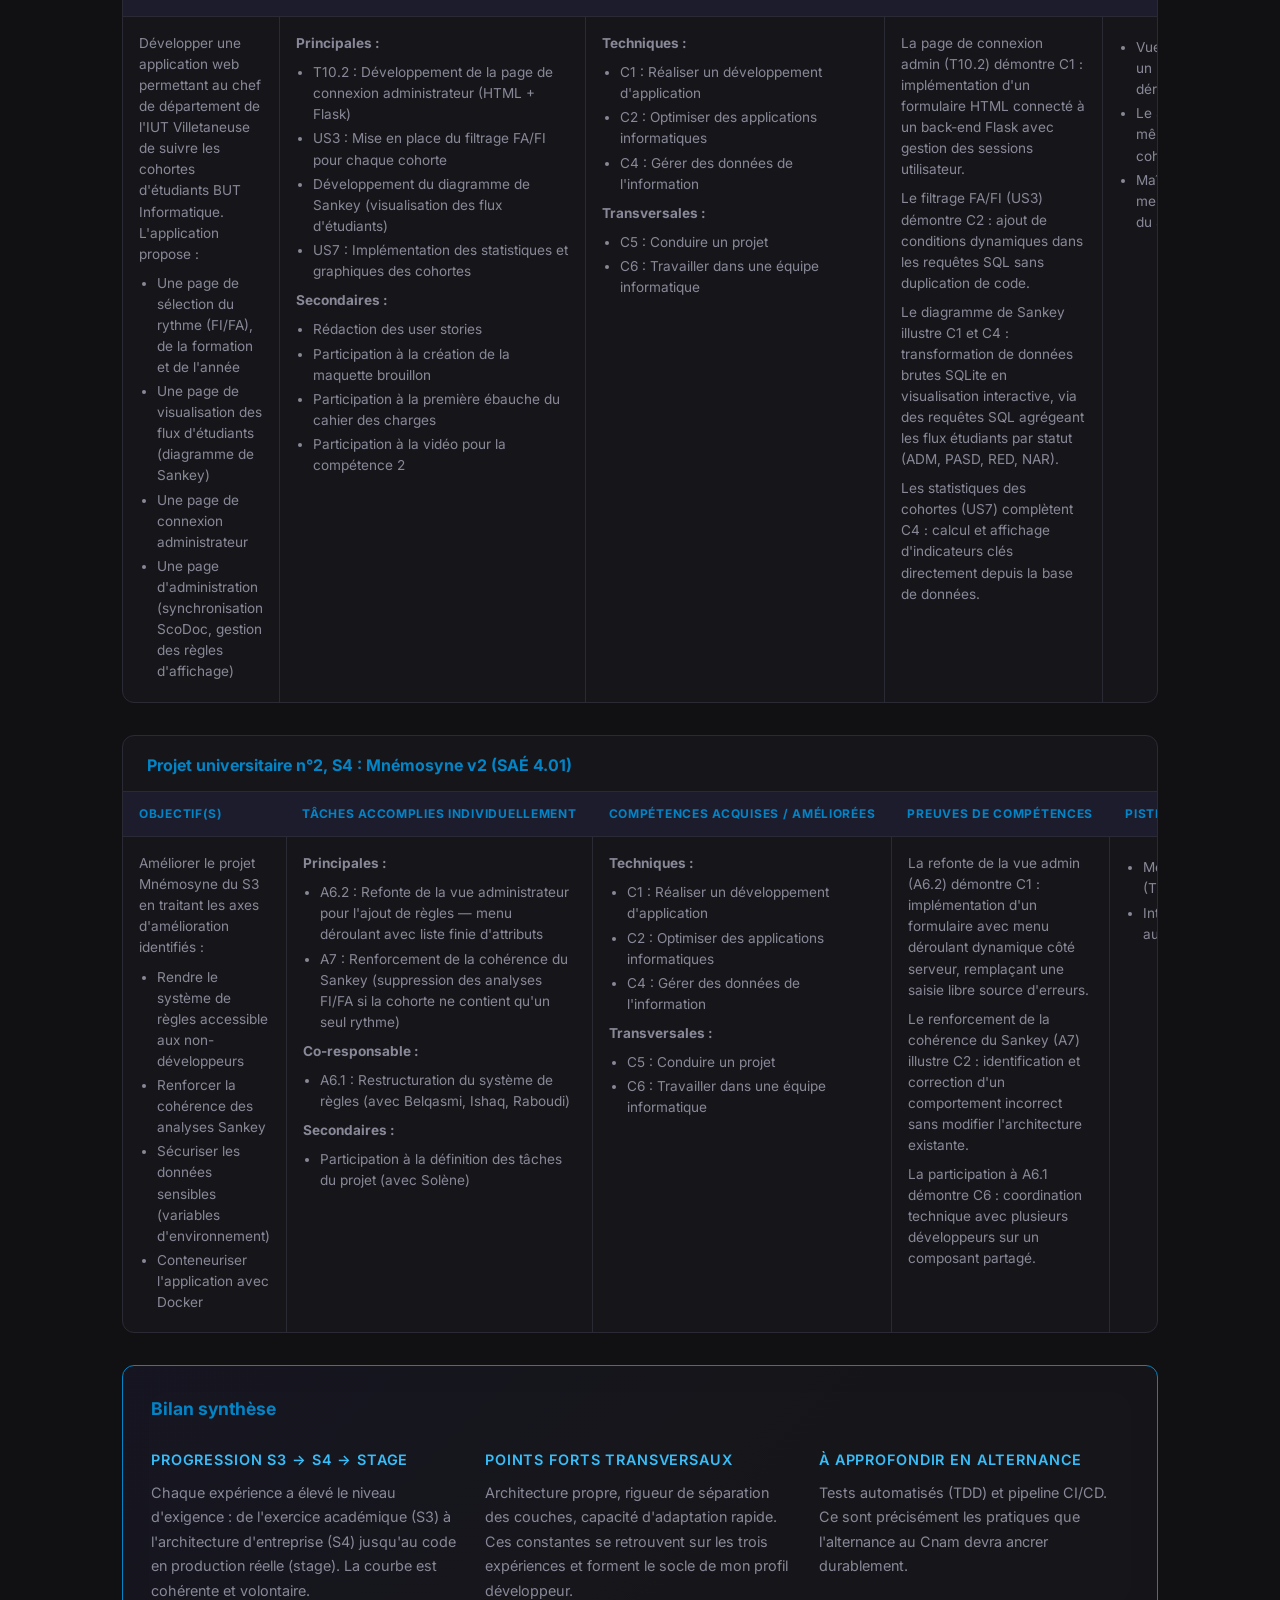
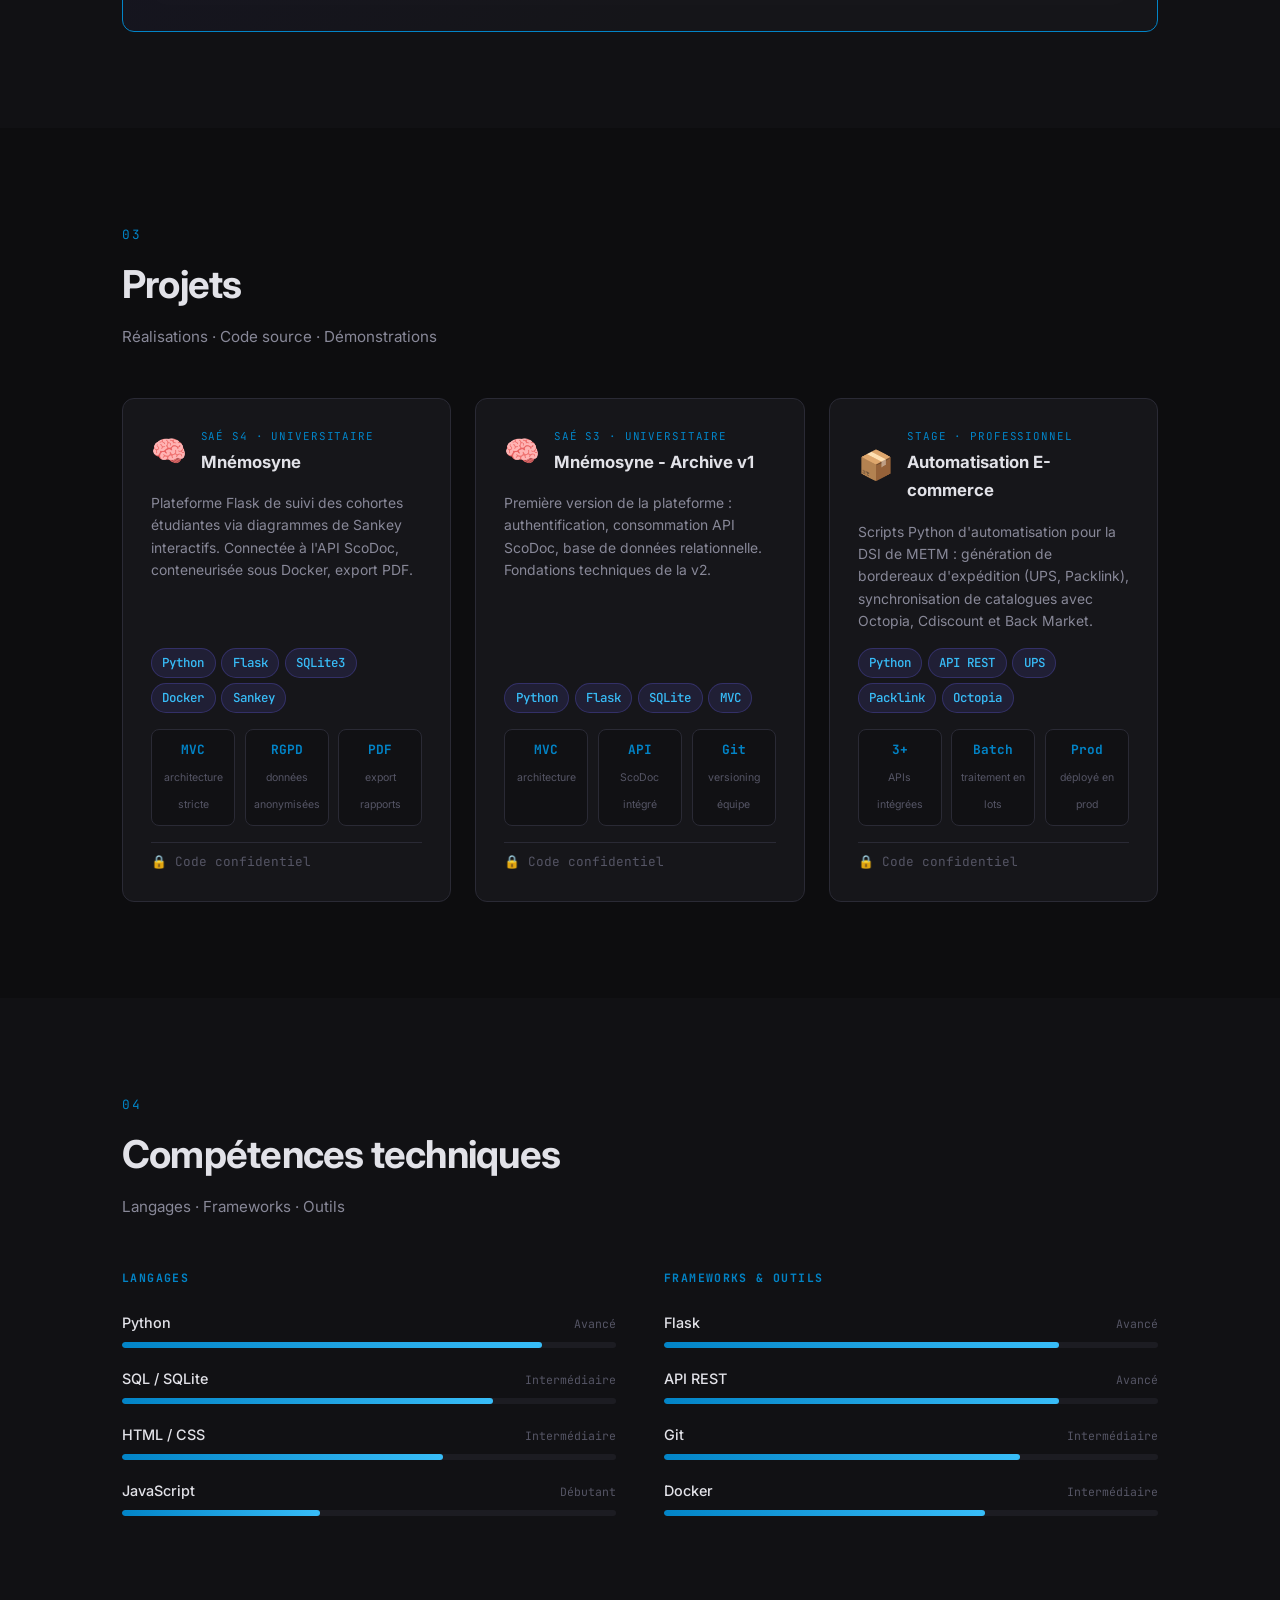
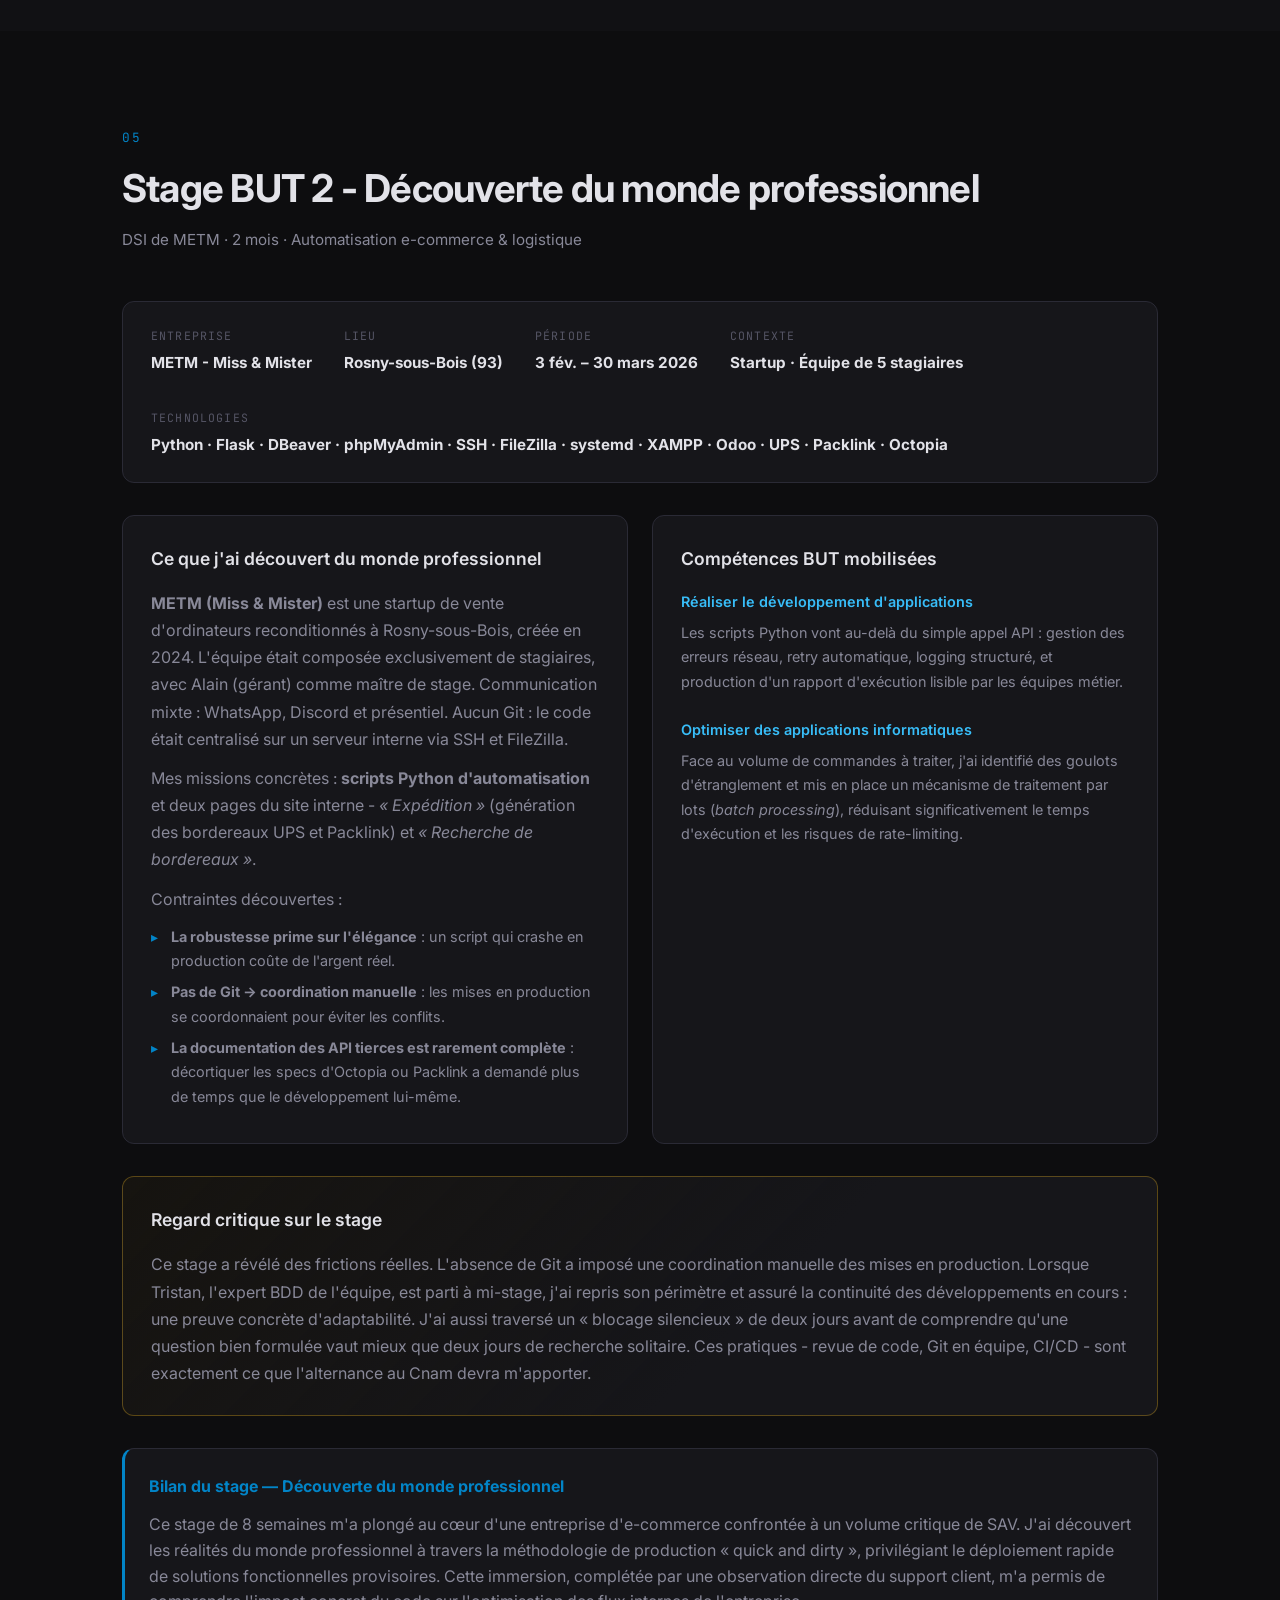
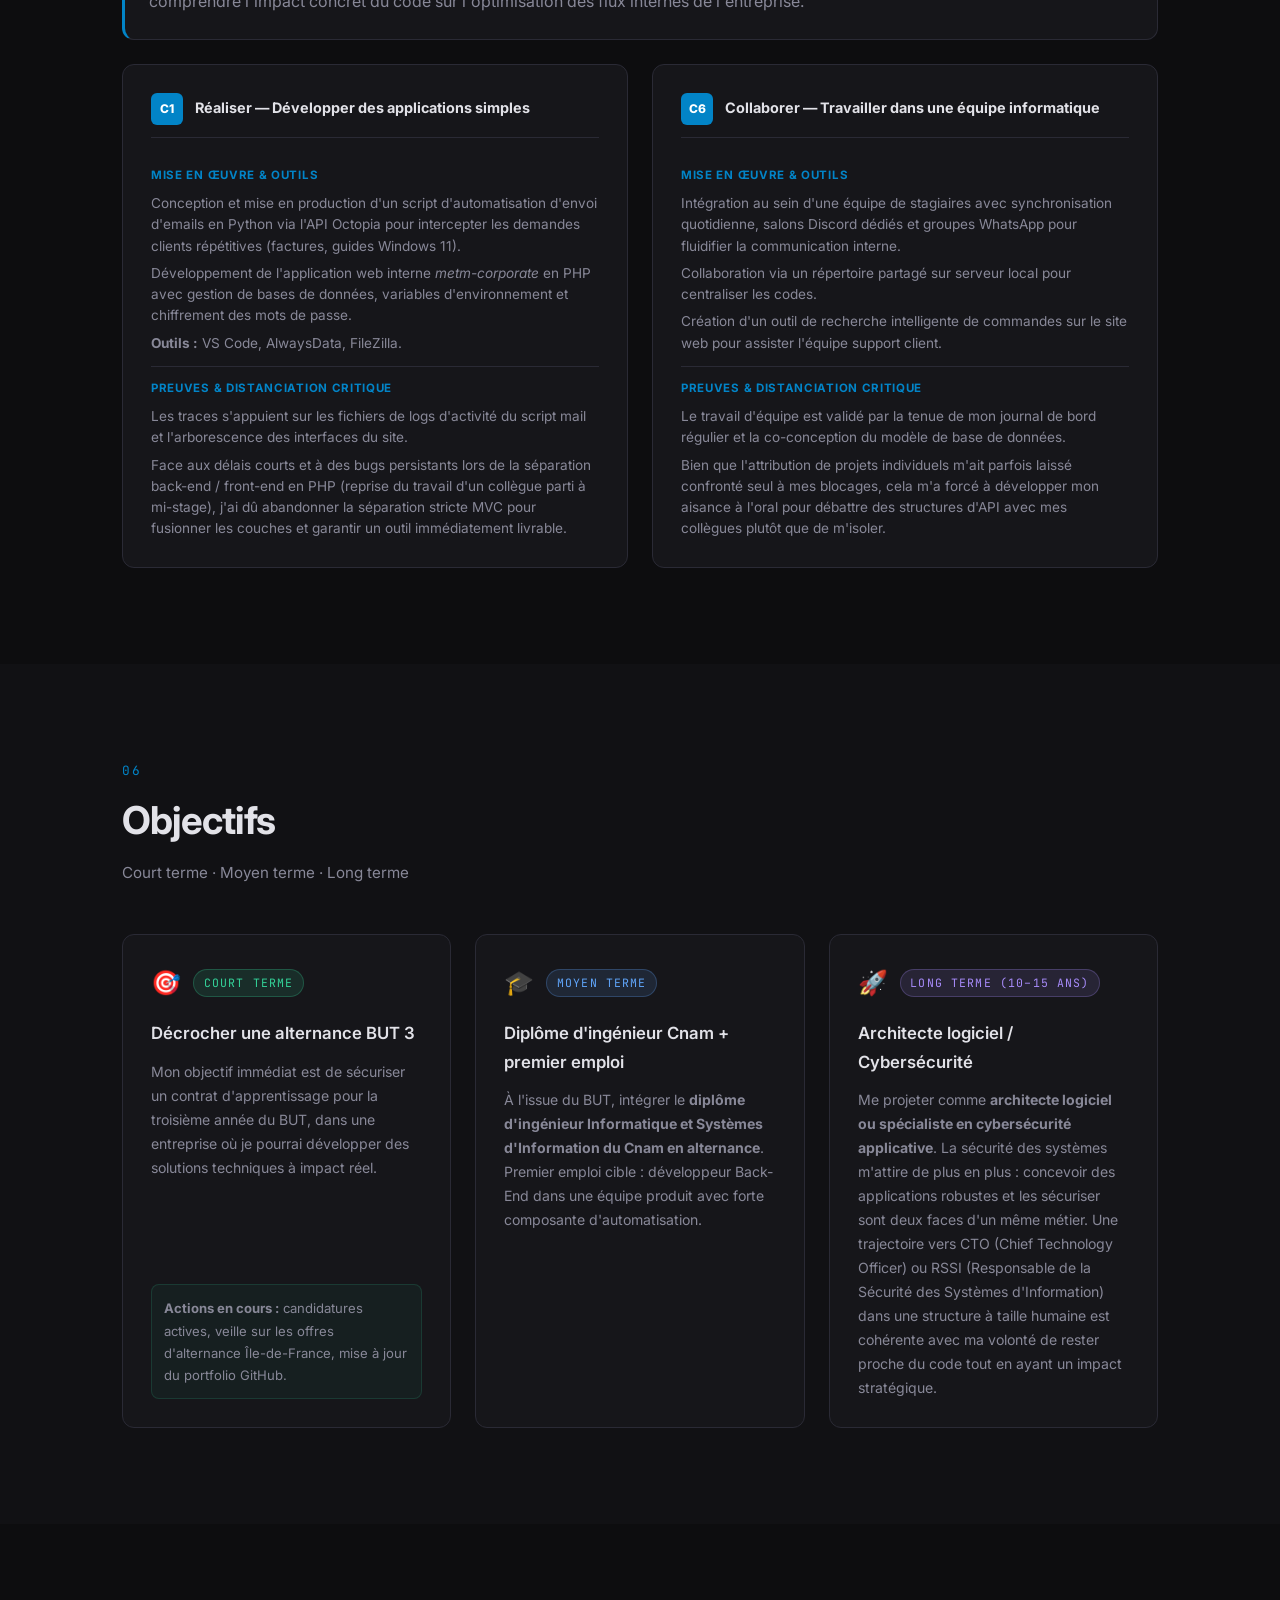
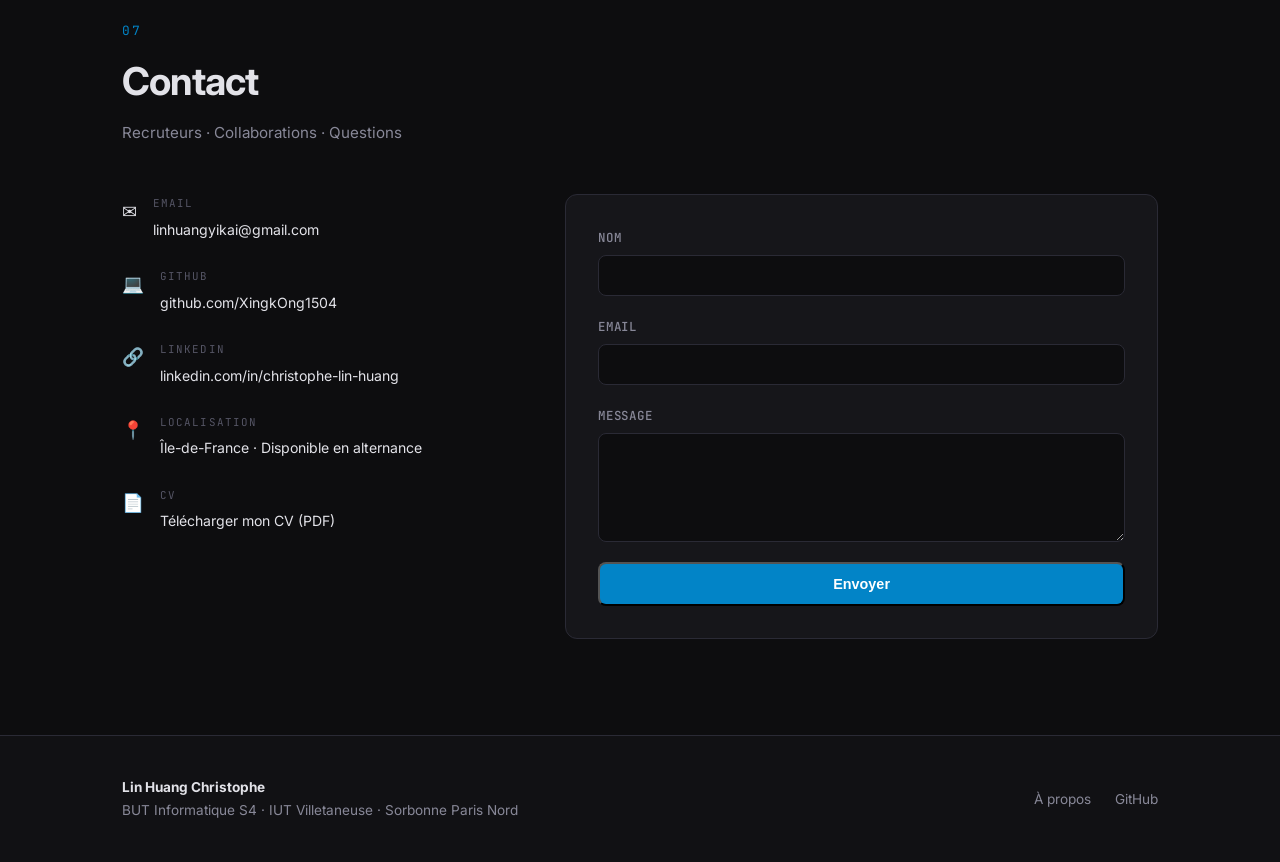
==== commit 395b8584: "v28 : bilan du stage BUT 2 (C1 Realiser + C6 Collaborer) en section 05" ====
--- a/index.html
+++ b/index.html
@@ -12,7 +12,7 @@
 
   <!-- NAV -->
   <nav class="navbar">
-    <a href="index.html" class="nav-logo">軍<span class="nav-v">v27</span></a>
+    <a href="index.html" class="nav-logo">軍<span class="nav-v">v28</span></a>
     <button id="leafEgg" aria-hidden="true" tabindex="-1"></button>
     <ul class="nav-links">
       <li><a href="about.html" data-i18n="nav_about">À propos</a></li>
@@ -501,7 +501,49 @@
 
         <div class="card card-full mt-lg warning-card">
           <h3 data-i18n="stage_c3_title">Regard critique sur le stage</h3>
-          <p data-i18n="stage_c3_body">Ce stage a révélé plusieurs frictions réelles. L'absence de Git a imposé une coordination manuelle des mises en production - une lacune organisationnelle avec des conséquences directes. Lorsque Tristan, l'expert BDD de l'équipe, est parti à mi-stage, j'ai repris son périmètre (passage de id_product à id_listing, récupération des données Back Market) : une mise à l'épreuve concrète de mon adaptabilité. J'ai aussi traversé un « blocage silencieux » de deux jours avant de comprendre qu'une question bien formulée vaut mieux que deux jours de recherche solitaire. Ces pratiques - revue de code, Git en équipe, CI/CD - sont exactement ce que l'alternance au Cnam devra m'apporter.</p>
+          <p data-i18n="stage_c3_body">Ce stage a révélé plusieurs frictions réelles. L'absence de Git a imposé une coordination manuelle des mises en production - une lacune organisationnelle avec des conséquences directes. Lorsque Tristan, l'expert BDD de l'équipe, est parti à mi-stage, j'ai repris son périmètre et assuré la continuité des développements en cours : une mise à l'épreuve concrète de mon adaptabilité. J'ai aussi traversé un « blocage silencieux » de deux jours avant de comprendre qu'une question bien formulée vaut mieux que deux jours de recherche solitaire. Ces pratiques - revue de code, Git en équipe, CI/CD - sont exactement ce que l'alternance au Cnam devra m'apporter.</p>
+        </div>
+
+        <!-- Bilan du stage -->
+        <div class="stage-bilan-wrap mt-lg">
+          <h3 class="stage-bilan-title" data-i18n="stage_bilan_title">Bilan du stage - Découverte du monde professionnel</h3>
+          <p class="stage-bilan-intro" data-i18n="stage_bilan_intro">Ce stage de 8 semaines m'a plongé au cœur d'une entreprise d'e-commerce confrontée à un volume critique de SAV. J'ai découvert les réalités du monde professionnel à travers la méthodologie de production « quick and dirty », privilégiant le déploiement rapide de solutions fonctionnelles provisoires. Cette immersion, complétée par une observation directe du support client, m'a permis de comprendre l'impact concret du code sur l'optimisation des flux internes de l'entreprise.</p>
+        </div>
+
+        <div class="grid-2 mt-md">
+
+          <!-- Compétence 1 : Réaliser -->
+          <div class="card bilan-comp-card">
+            <div class="comp-card-header">
+              <span class="comp-badge">C1</span>
+              <h4 data-i18n="stage_bilan_c1_title">Réaliser — Développer des applications simples</h4>
+            </div>
+            <div class="comp-section">
+              <strong data-i18n="stage_bilan_meo">Mise en œuvre &amp; Outils</strong>
+              <div data-i18n-html="stage_bilan_c1_meo"><p>Conception et mise en production d'un script d'automatisation d'envoi d'emails en Python via l'API Octopia pour intercepter les demandes clients répétitives (factures, guides Windows 11).</p><p>Développement de l'application web interne <em>metm-corporate</em> en PHP avec gestion de bases de données, variables d'environnement et chiffrement des mots de passe.</p><p><strong>Outils :</strong> VS Code, AlwaysData, FileZilla.</p></div>
+            </div>
+            <div class="comp-section">
+              <strong data-i18n="stage_bilan_preuve">Preuves &amp; Distanciation critique</strong>
+              <div data-i18n-html="stage_bilan_c1_preuve"><p>Les traces s'appuient sur les fichiers de logs d'activité du script mail et l'arborescence des interfaces du site.</p><p>Face aux délais courts et à des bugs persistants lors de la séparation back-end / front-end en PHP (reprise du travail d'un collègue parti à mi-stage), j'ai dû abandonner la séparation stricte MVC pour fusionner les couches et garantir un outil immédiatement livrable.</p></div>
+            </div>
+          </div>
+
+          <!-- Compétence 6 : Collaborer -->
+          <div class="card bilan-comp-card">
+            <div class="comp-card-header">
+              <span class="comp-badge">C6</span>
+              <h4 data-i18n="stage_bilan_c6_title">Collaborer — Travailler dans une équipe informatique</h4>
+            </div>
+            <div class="comp-section">
+              <strong data-i18n="stage_bilan_meo">Mise en œuvre &amp; Outils</strong>
+              <div data-i18n-html="stage_bilan_c6_meo"><p>Intégration au sein d'une équipe de stagiaires avec synchronisation quotidienne, salons Discord dédiés et groupes WhatsApp pour fluidifier la communication interne.</p><p>Collaboration via un répertoire partagé sur serveur local pour centraliser les codes.</p><p>Création d'un outil de recherche intelligente de commandes sur le site web pour assister l'équipe support client.</p></div>
+            </div>
+            <div class="comp-section">
+              <strong data-i18n="stage_bilan_preuve">Preuves &amp; Distanciation critique</strong>
+              <div data-i18n-html="stage_bilan_c6_preuve"><p>Le travail d'équipe est validé par la tenue de mon journal de bord régulier et la co-conception du modèle de base de données.</p><p>Bien que l'attribution de projets individuels m'ait parfois laissé confronté seul à mes blocages, cela m'a forcé à développer mon aisance à l'oral pour débattre des structures d'API avec mes collègues plutôt que de m'isoler.</p></div>
+            </div>
+          </div>
+
         </div>
       </div>
     </section>
--- a/style.css
+++ b/style.css
@@ -530,6 +530,75 @@
 .bilan-table td li { margin-bottom: 0.2rem; }
 .bilan-table td strong { color: var(--text-primary); }
 
+/* ============================================
+   BILAN DU STAGE (section 05)
+   ============================================ */
+.stage-bilan-wrap {
+  background: var(--bg-card);
+  border: 1px solid var(--border);
+  border-radius: 12px;
+  padding: 1.5rem;
+  border-left: 3px solid var(--accent);
+}
+.stage-bilan-title {
+  font-size: 1rem;
+  font-weight: 700;
+  color: var(--accent);
+  margin: 0 0 0.75rem;
+}
+.stage-bilan-intro {
+  color: var(--text-muted);
+  line-height: 1.6;
+  margin: 0;
+}
+
+.bilan-comp-card { display: flex; flex-direction: column; gap: 0; }
+.comp-card-header {
+  display: flex;
+  align-items: center;
+  gap: 0.75rem;
+  margin-bottom: 1rem;
+  padding-bottom: 0.75rem;
+  border-bottom: 1px solid var(--border);
+}
+.comp-badge {
+  flex-shrink: 0;
+  width: 2rem;
+  height: 2rem;
+  background: var(--accent);
+  color: #fff;
+  border-radius: 6px;
+  font-size: 0.75rem;
+  font-weight: 800;
+  display: flex;
+  align-items: center;
+  justify-content: center;
+}
+.comp-card-header h4 {
+  margin: 0;
+  font-size: 0.9rem;
+  font-weight: 700;
+  color: var(--text-primary);
+  line-height: 1.3;
+}
+.comp-section {
+  padding: 0.75rem 0;
+  border-bottom: 1px solid var(--border);
+}
+.comp-section:last-child { border-bottom: none; padding-bottom: 0; }
+.comp-section > strong {
+  display: block;
+  font-size: 0.72rem;
+  text-transform: uppercase;
+  letter-spacing: 0.06em;
+  color: var(--accent);
+  margin-bottom: 0.5rem;
+}
+.comp-section div { color: var(--text-muted); font-size: 0.85rem; line-height: 1.55; }
+.comp-section div p { margin: 0 0 0.4rem; }
+.comp-section div p:last-child { margin-bottom: 0; }
+.comp-section div strong { color: var(--text-primary); }
+
 .highlight-card {
   border: 1px solid var(--accent);
   box-shadow: 0 0 0 1px transparent, inset 0 0 40px rgba(0,0,0,0.04);
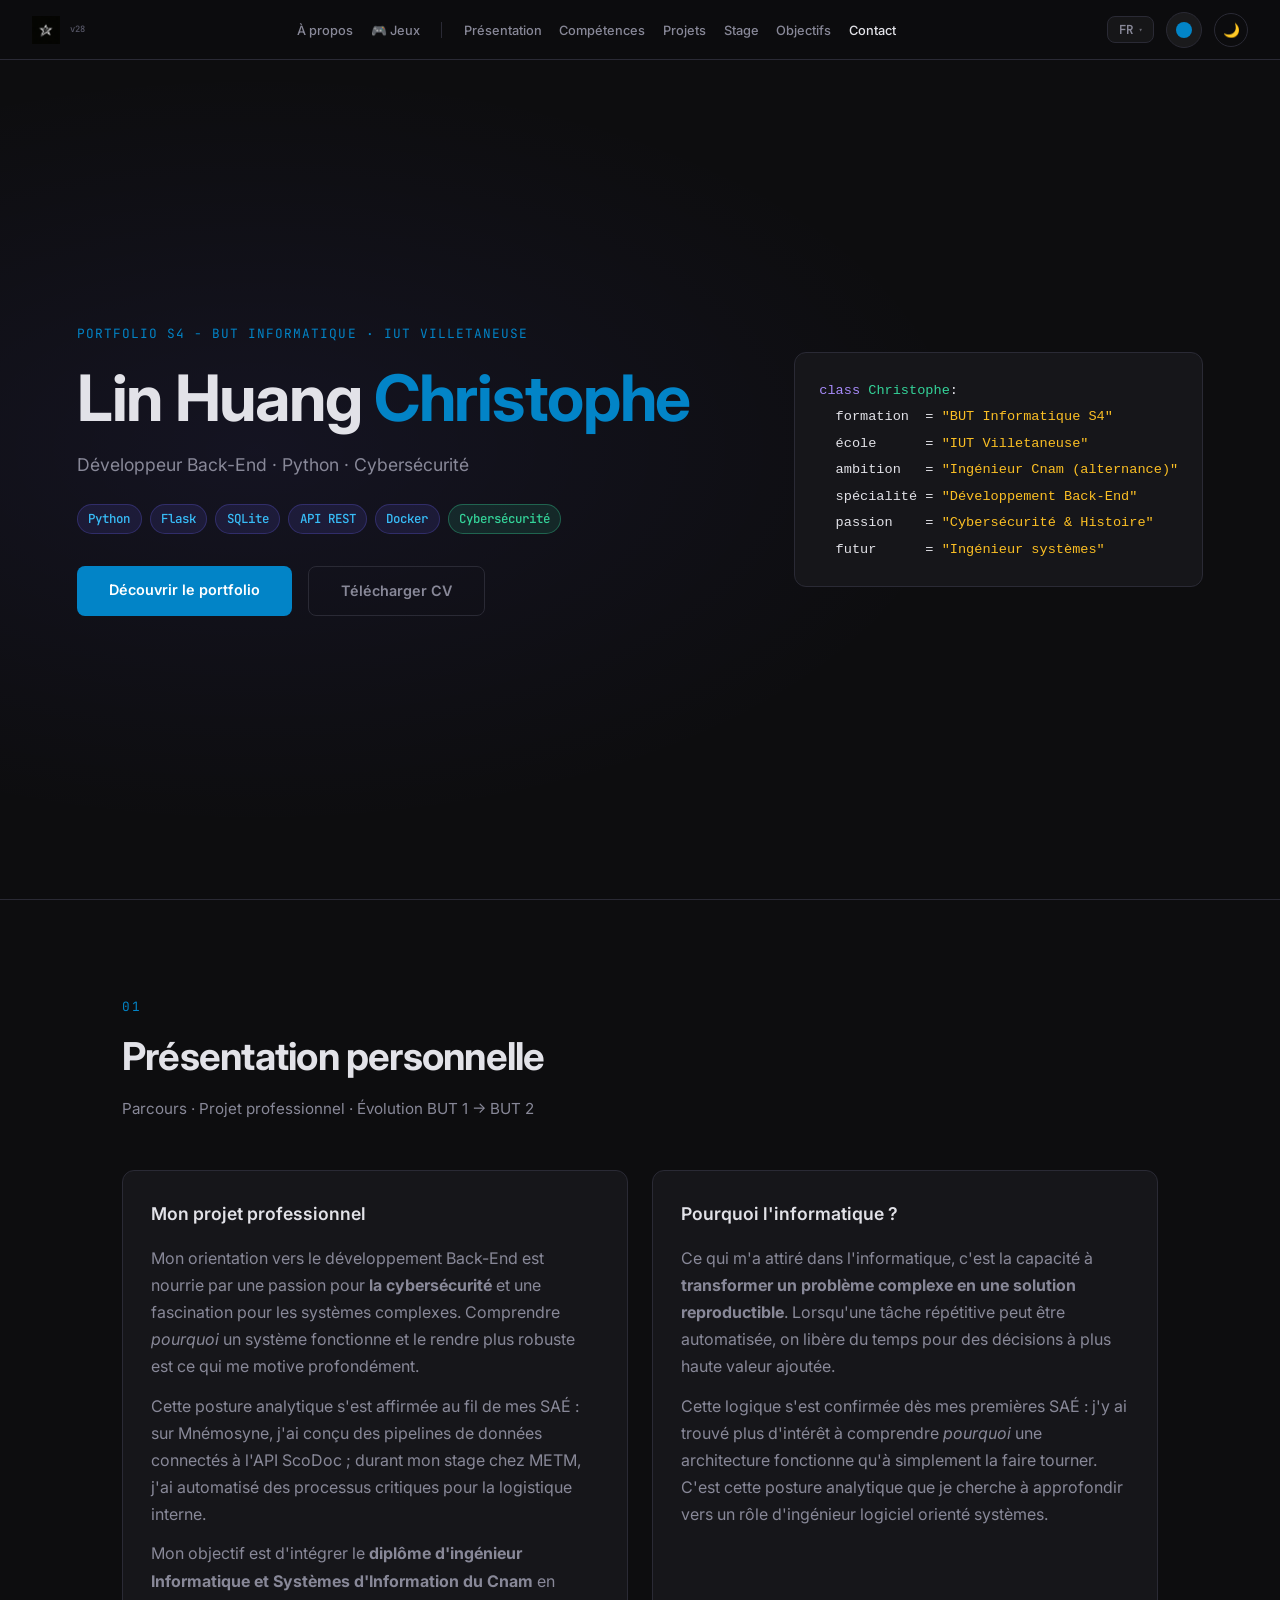
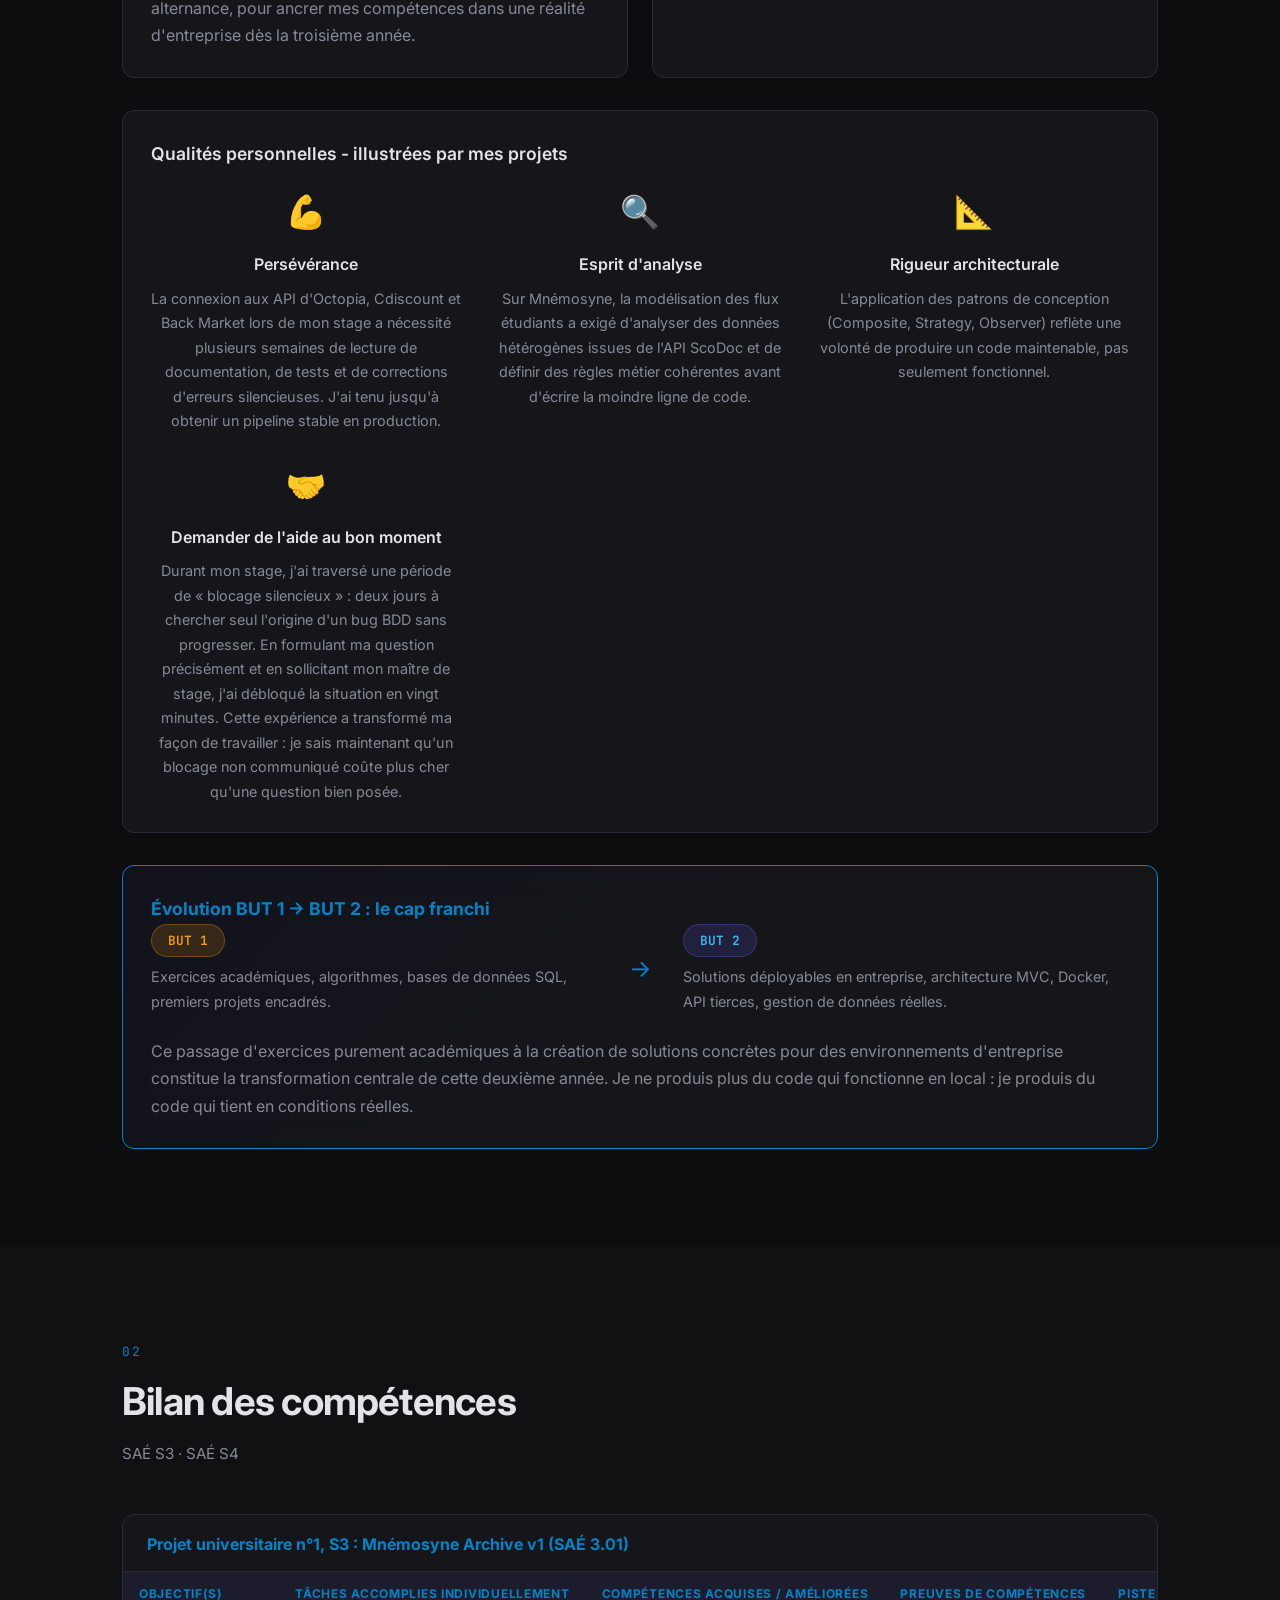
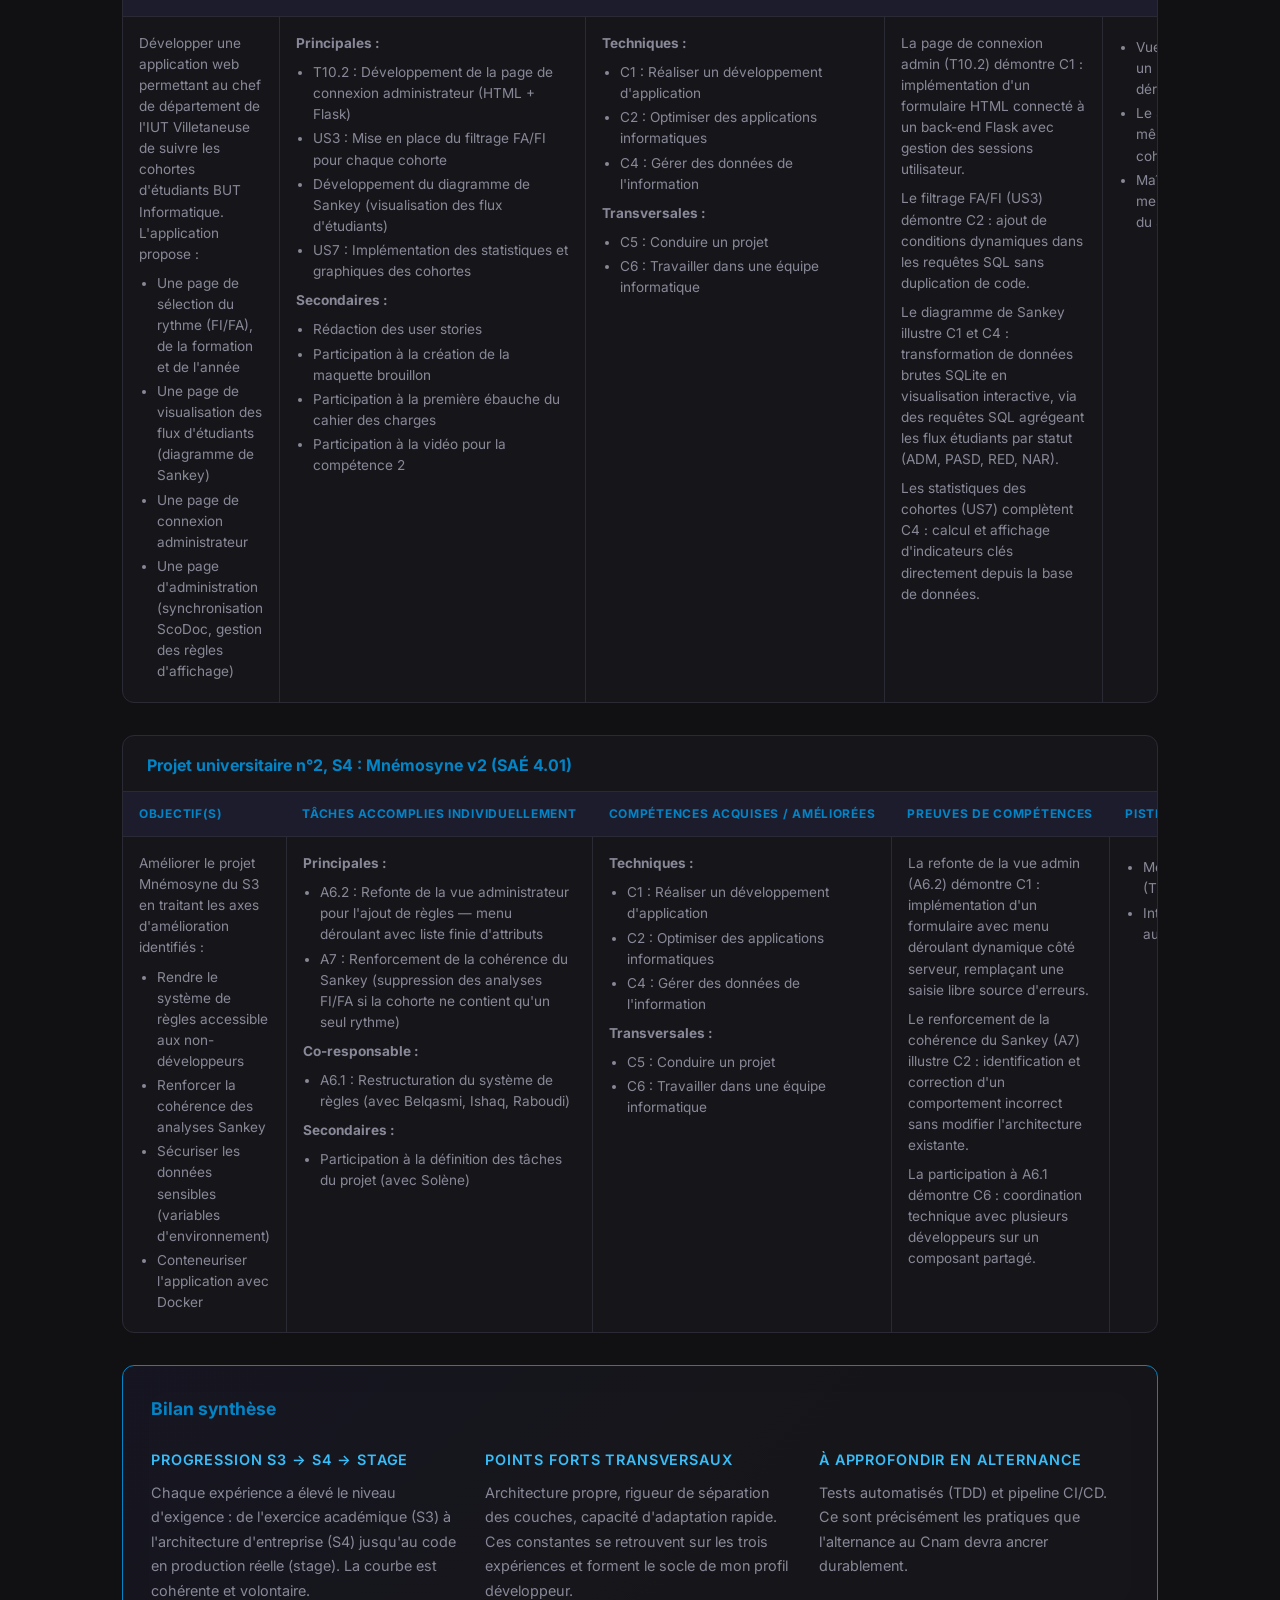
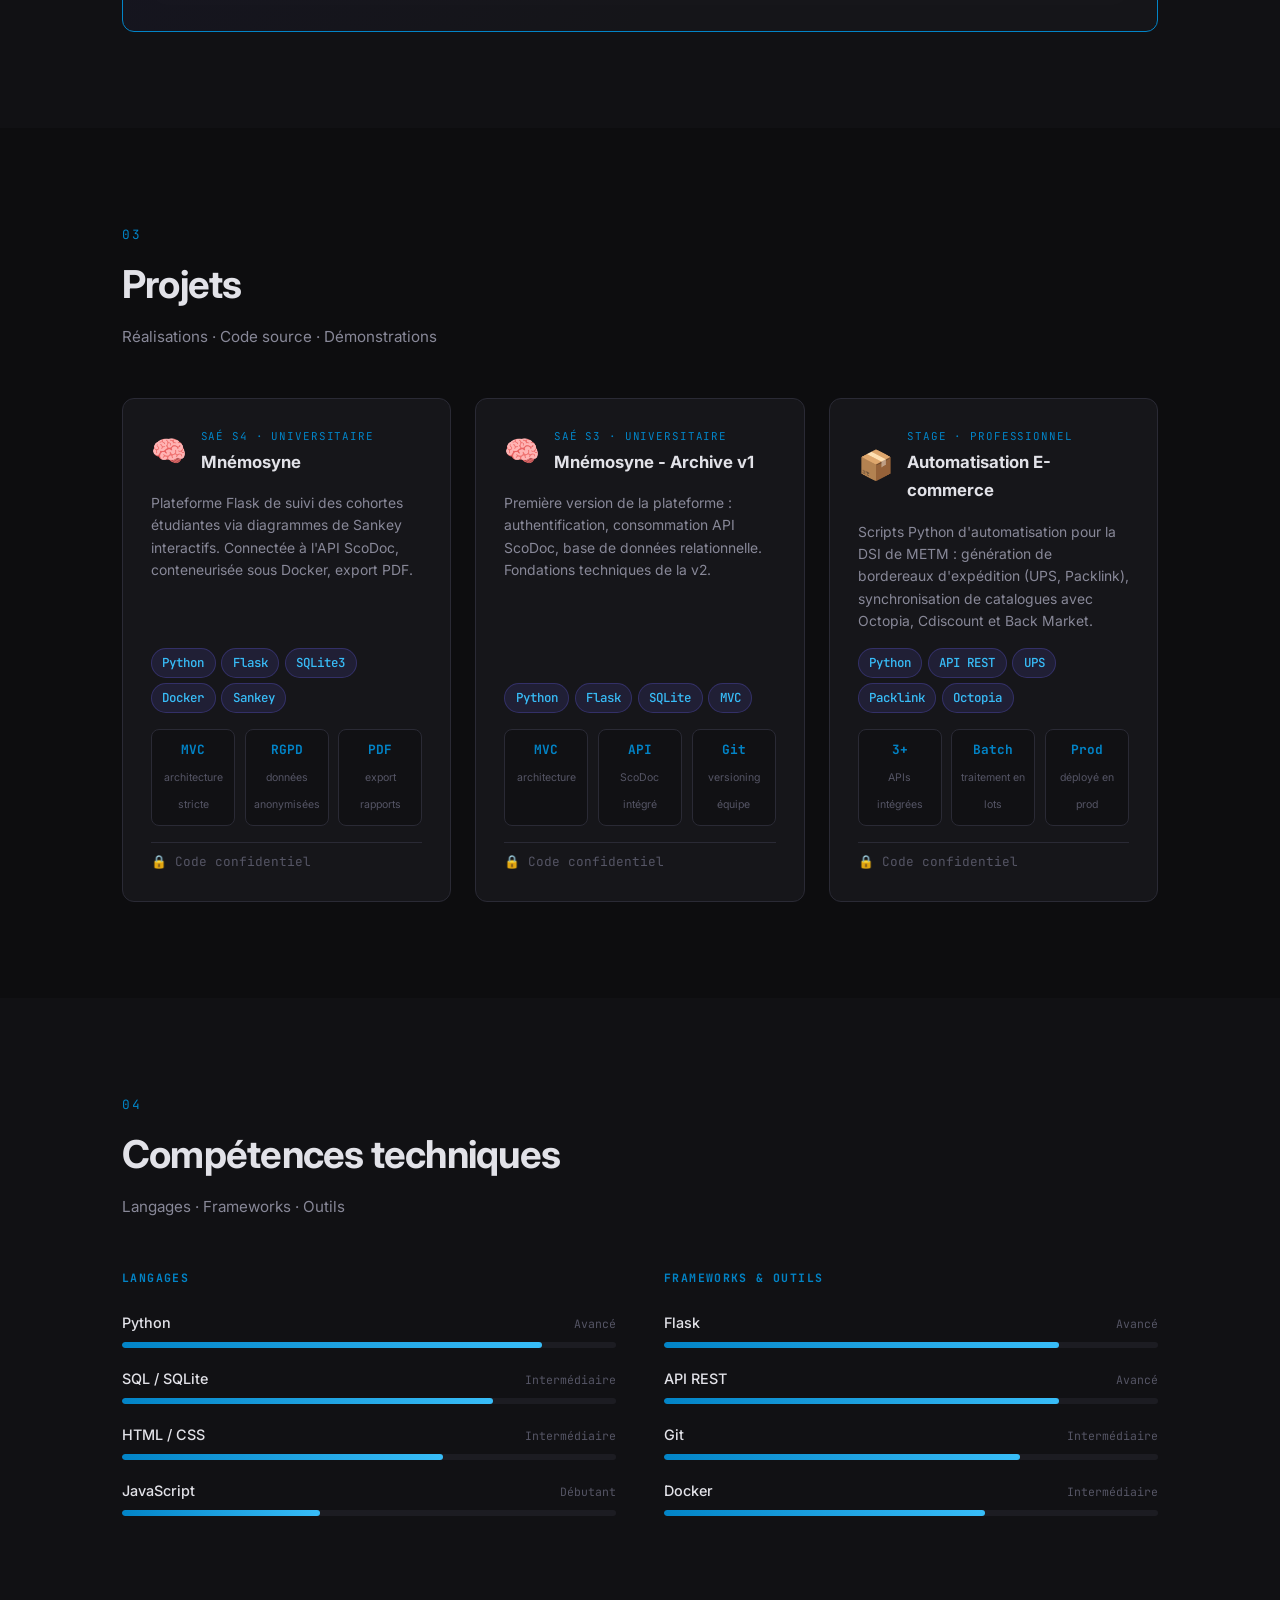
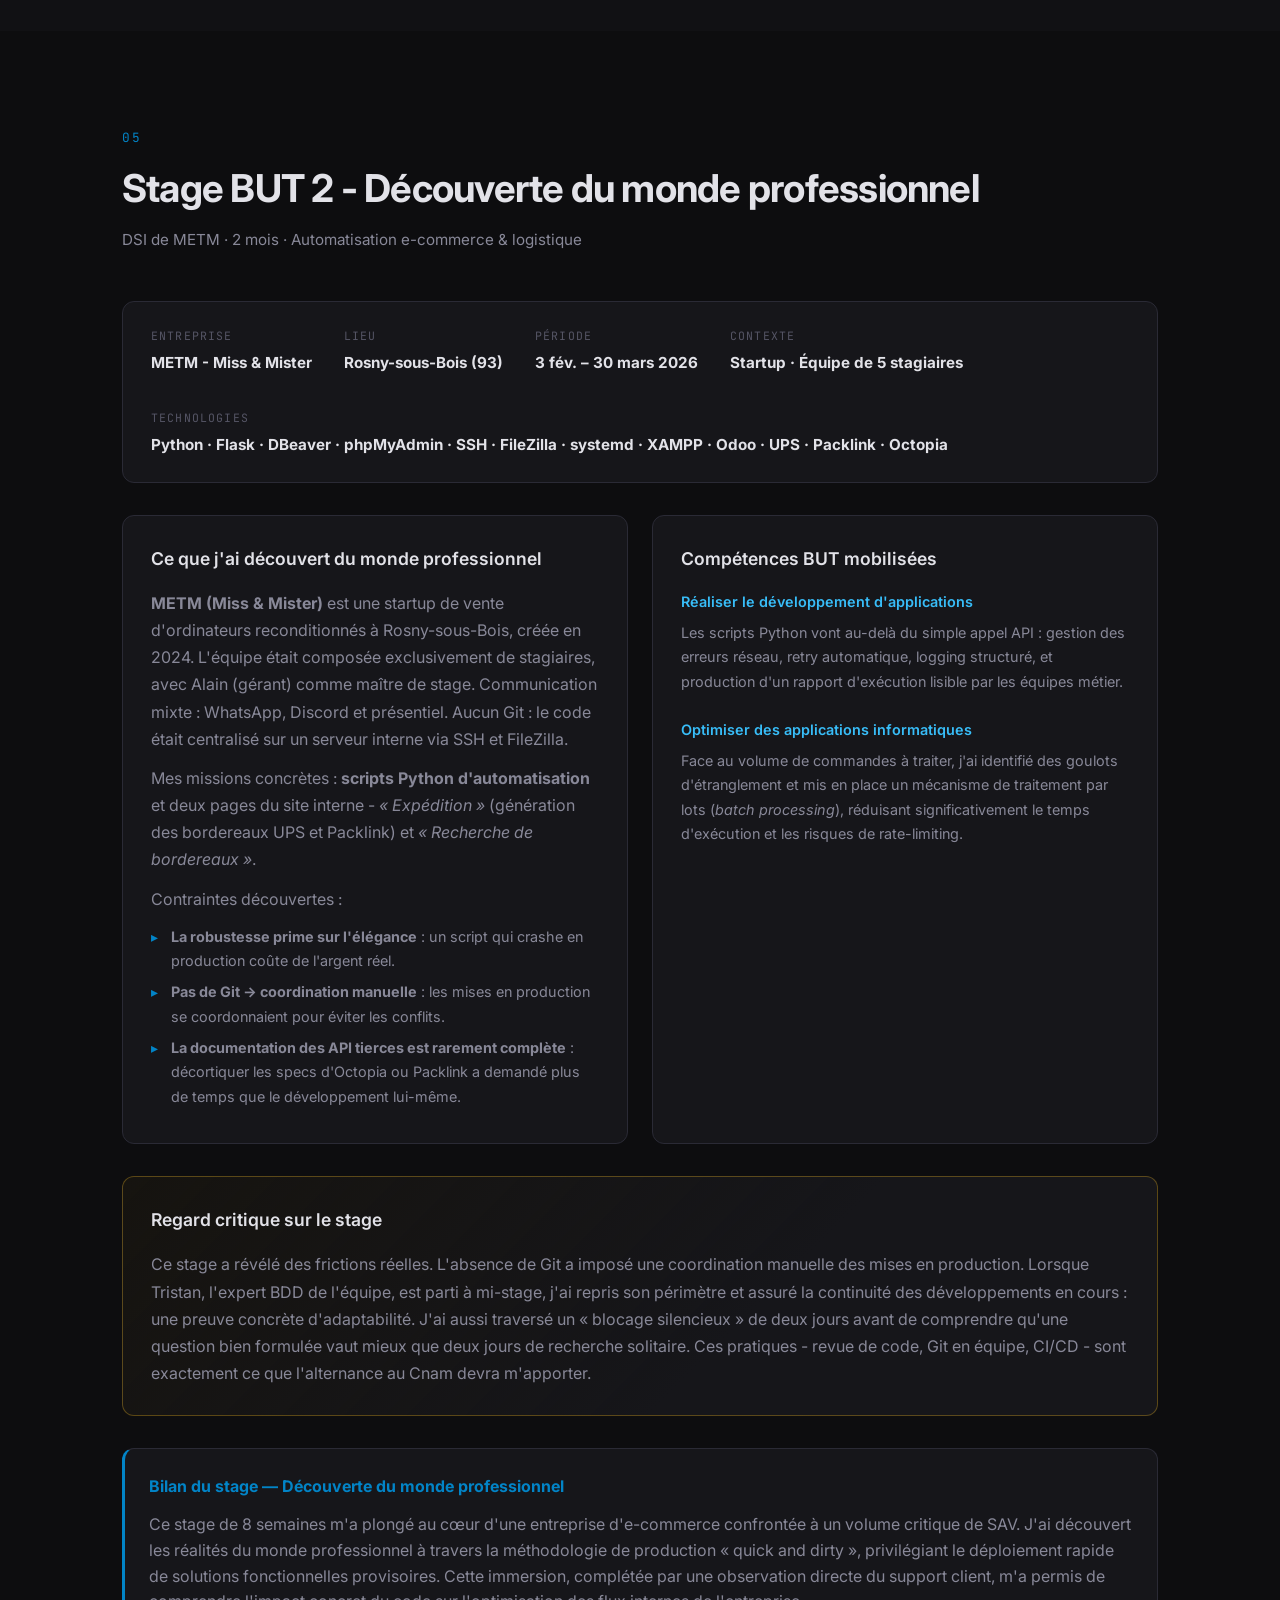
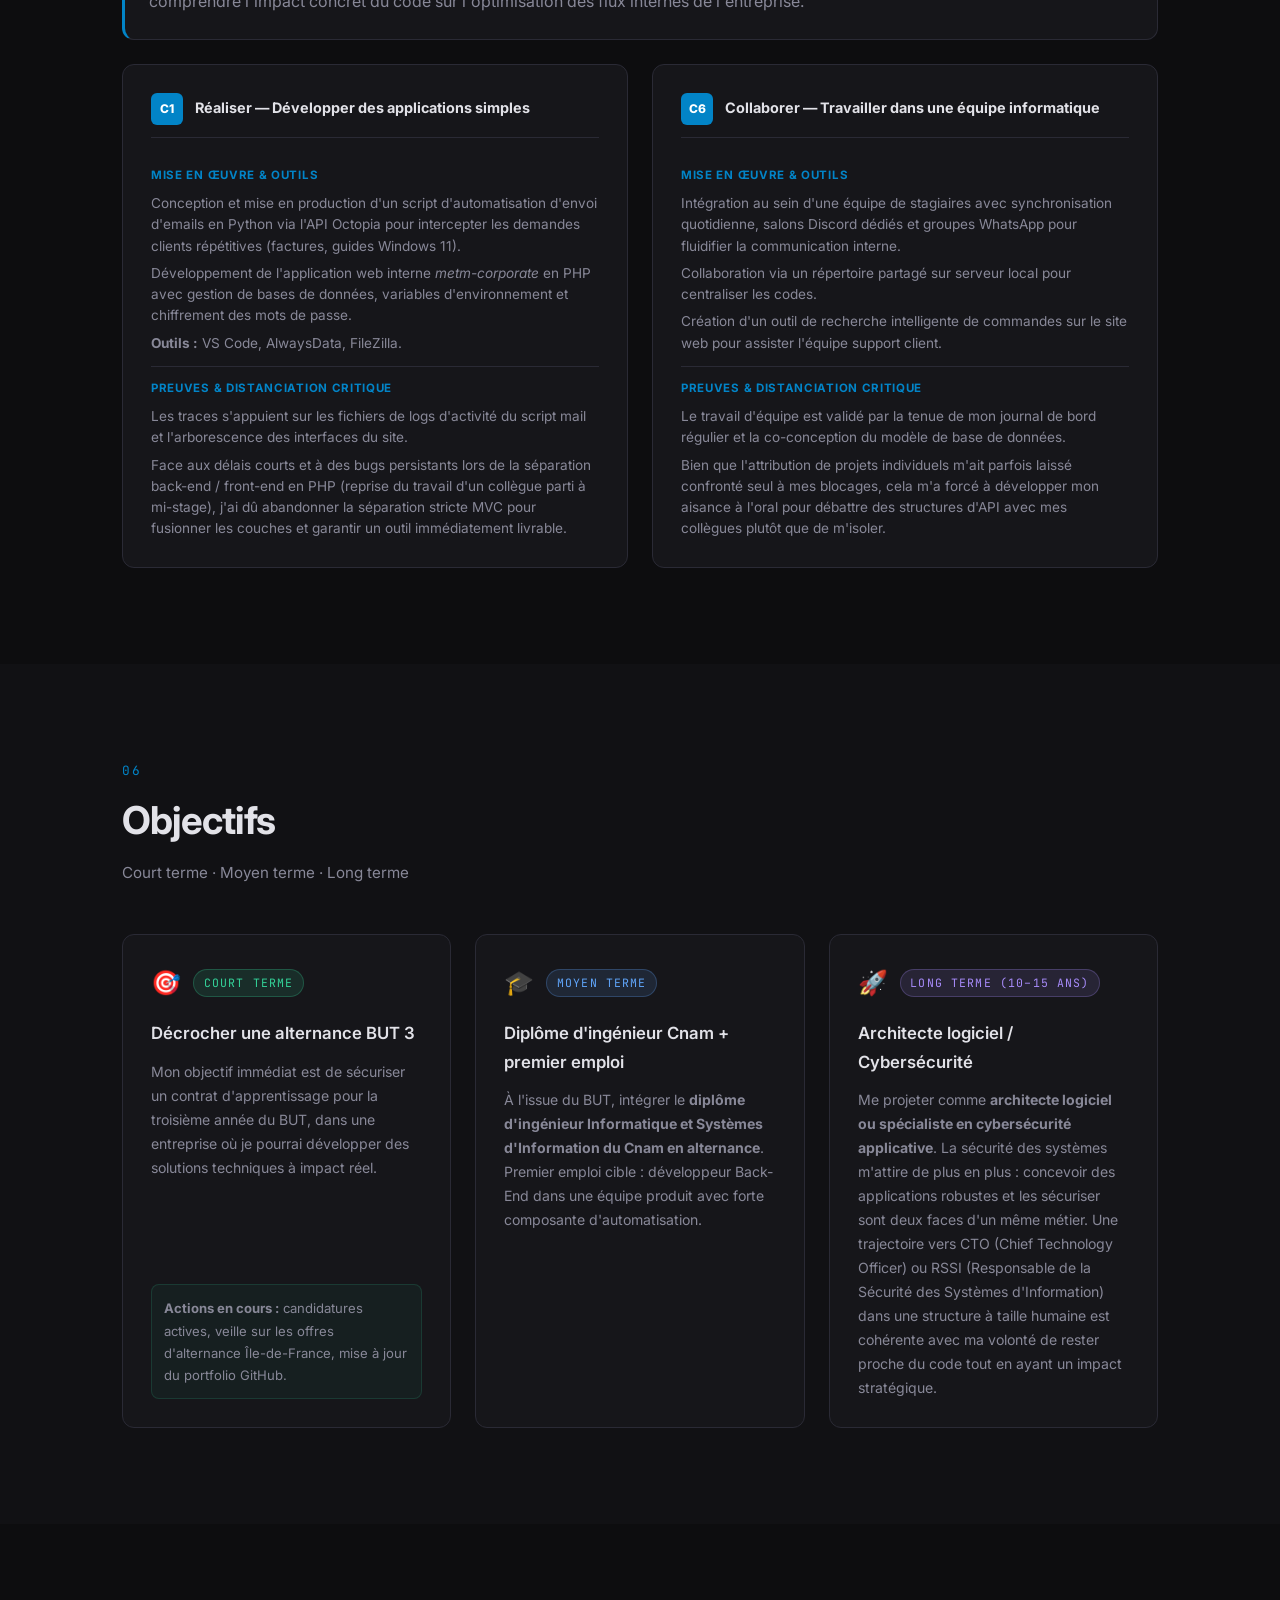
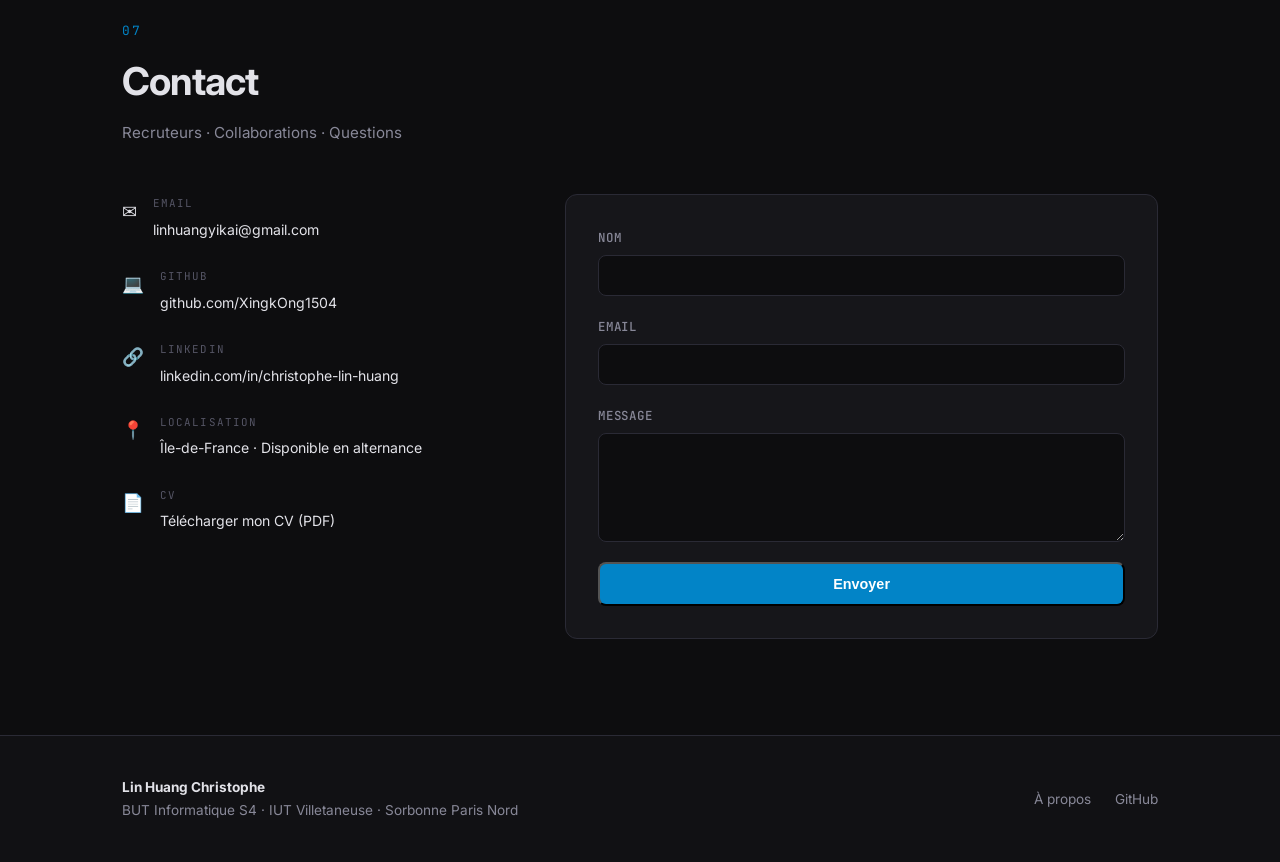
==== commit d50fbd25: "v28 : logo nav remplace par image etoile circuit" ====
--- a/index.html
+++ b/index.html
@@ -12,7 +12,7 @@
 
   <!-- NAV -->
   <nav class="navbar">
-    <a href="index.html" class="nav-logo">軍<span class="nav-v">v28</span></a>
+    <a href="index.html" class="nav-logo"><img src="img/logo_nav.png" alt="Logo" class="nav-logo-img"><span class="nav-v">v28</span></a>
     <button id="leafEgg" aria-hidden="true" tabindex="-1"></button>
     <ul class="nav-links">
       <li><a href="about.html" data-i18n="nav_about">À propos</a></li>
--- a/style.css
+++ b/style.css
@@ -65,6 +65,15 @@
   font-weight: 500;
   color: var(--accent);
   letter-spacing: 0.1em;
+  display: flex;
+  align-items: center;
+  gap: 0.4rem;
+}
+.nav-logo-img {
+  width: 28px;
+  height: 28px;
+  object-fit: contain;
+  display: block;
 }
 
 .nav-links {
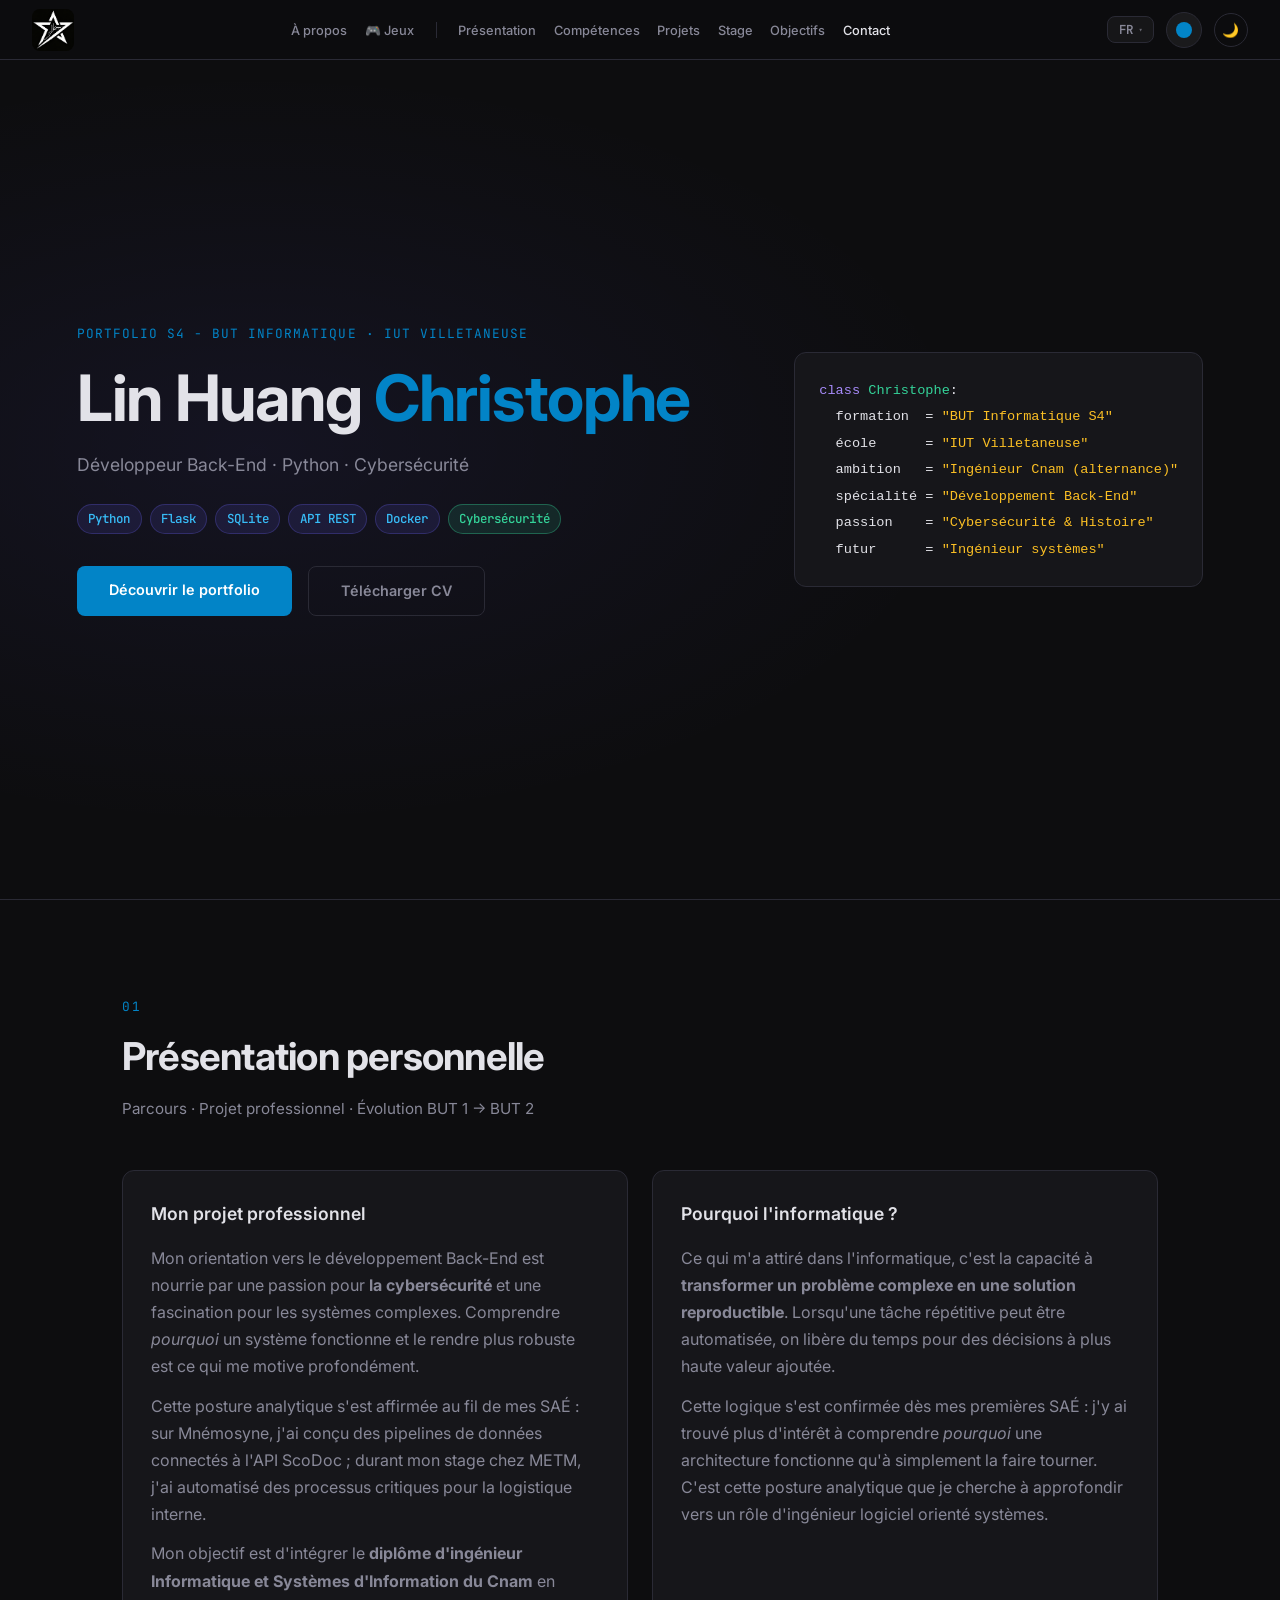
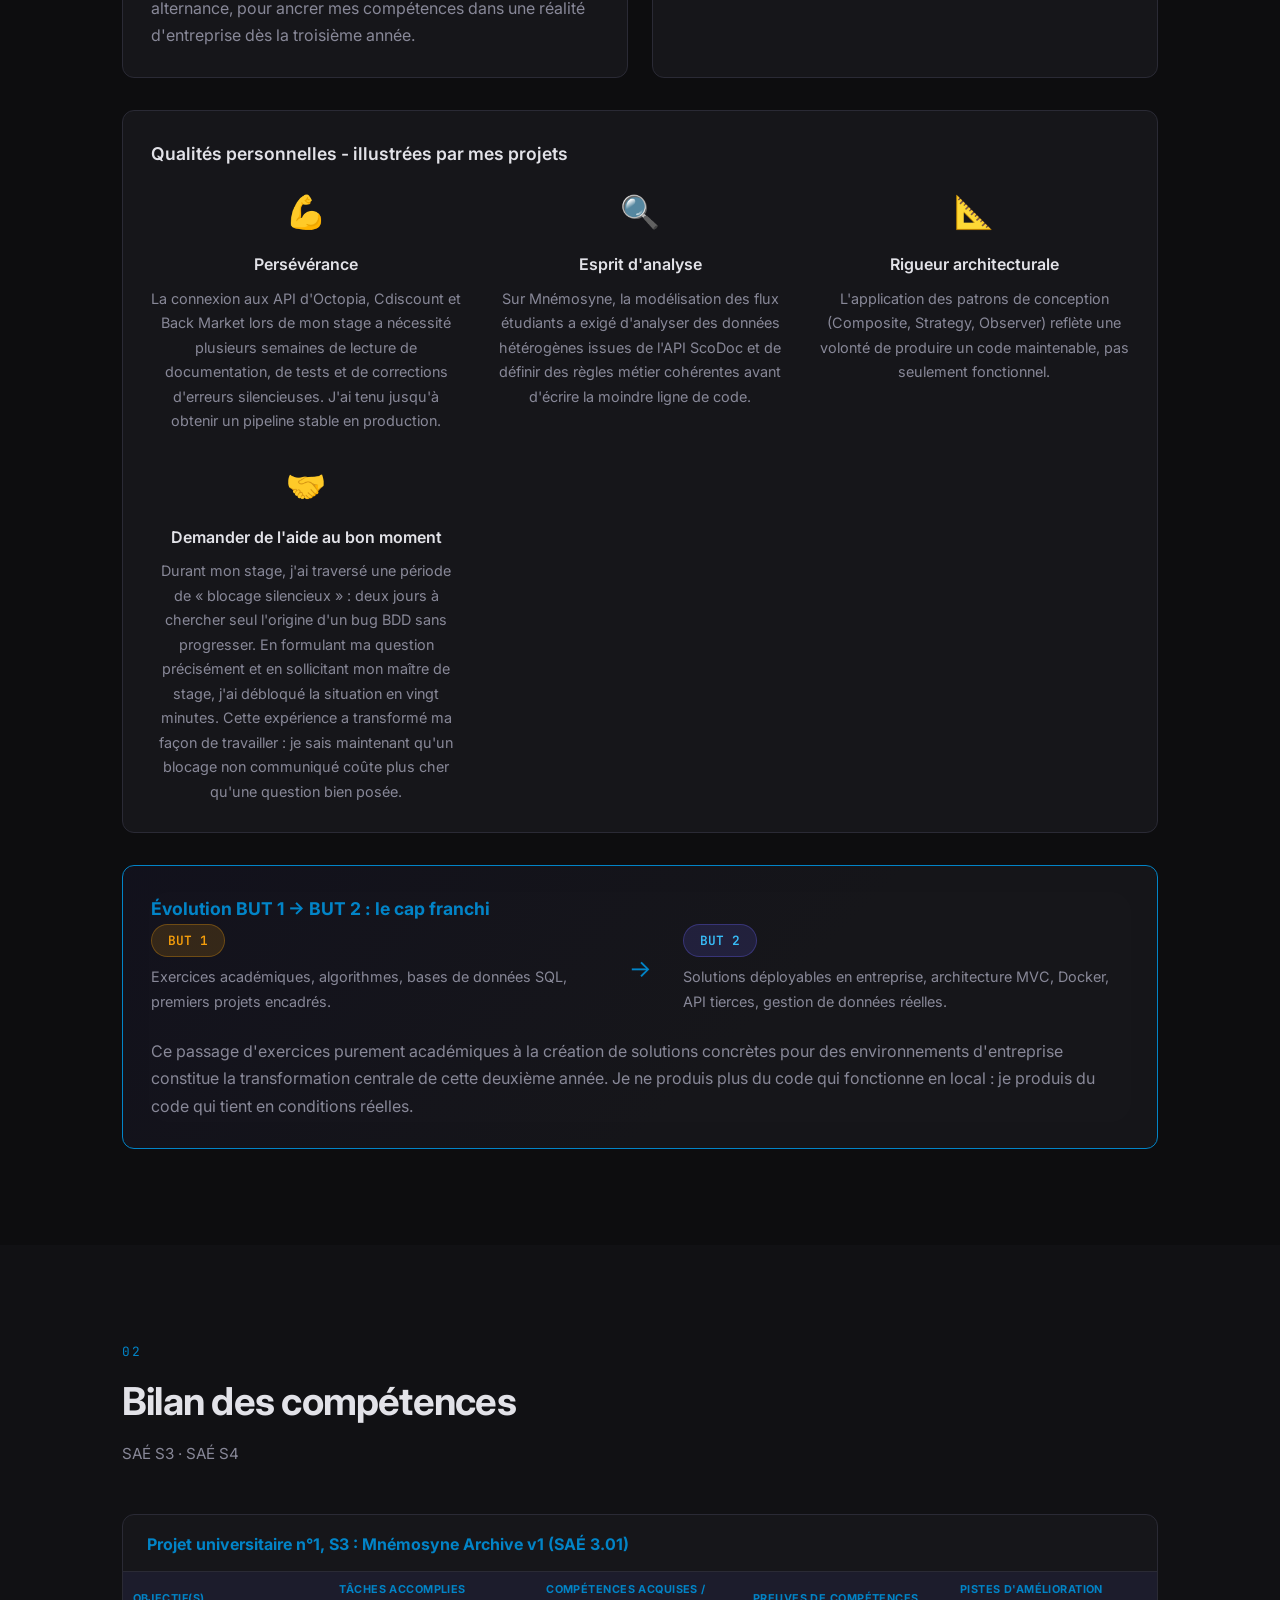
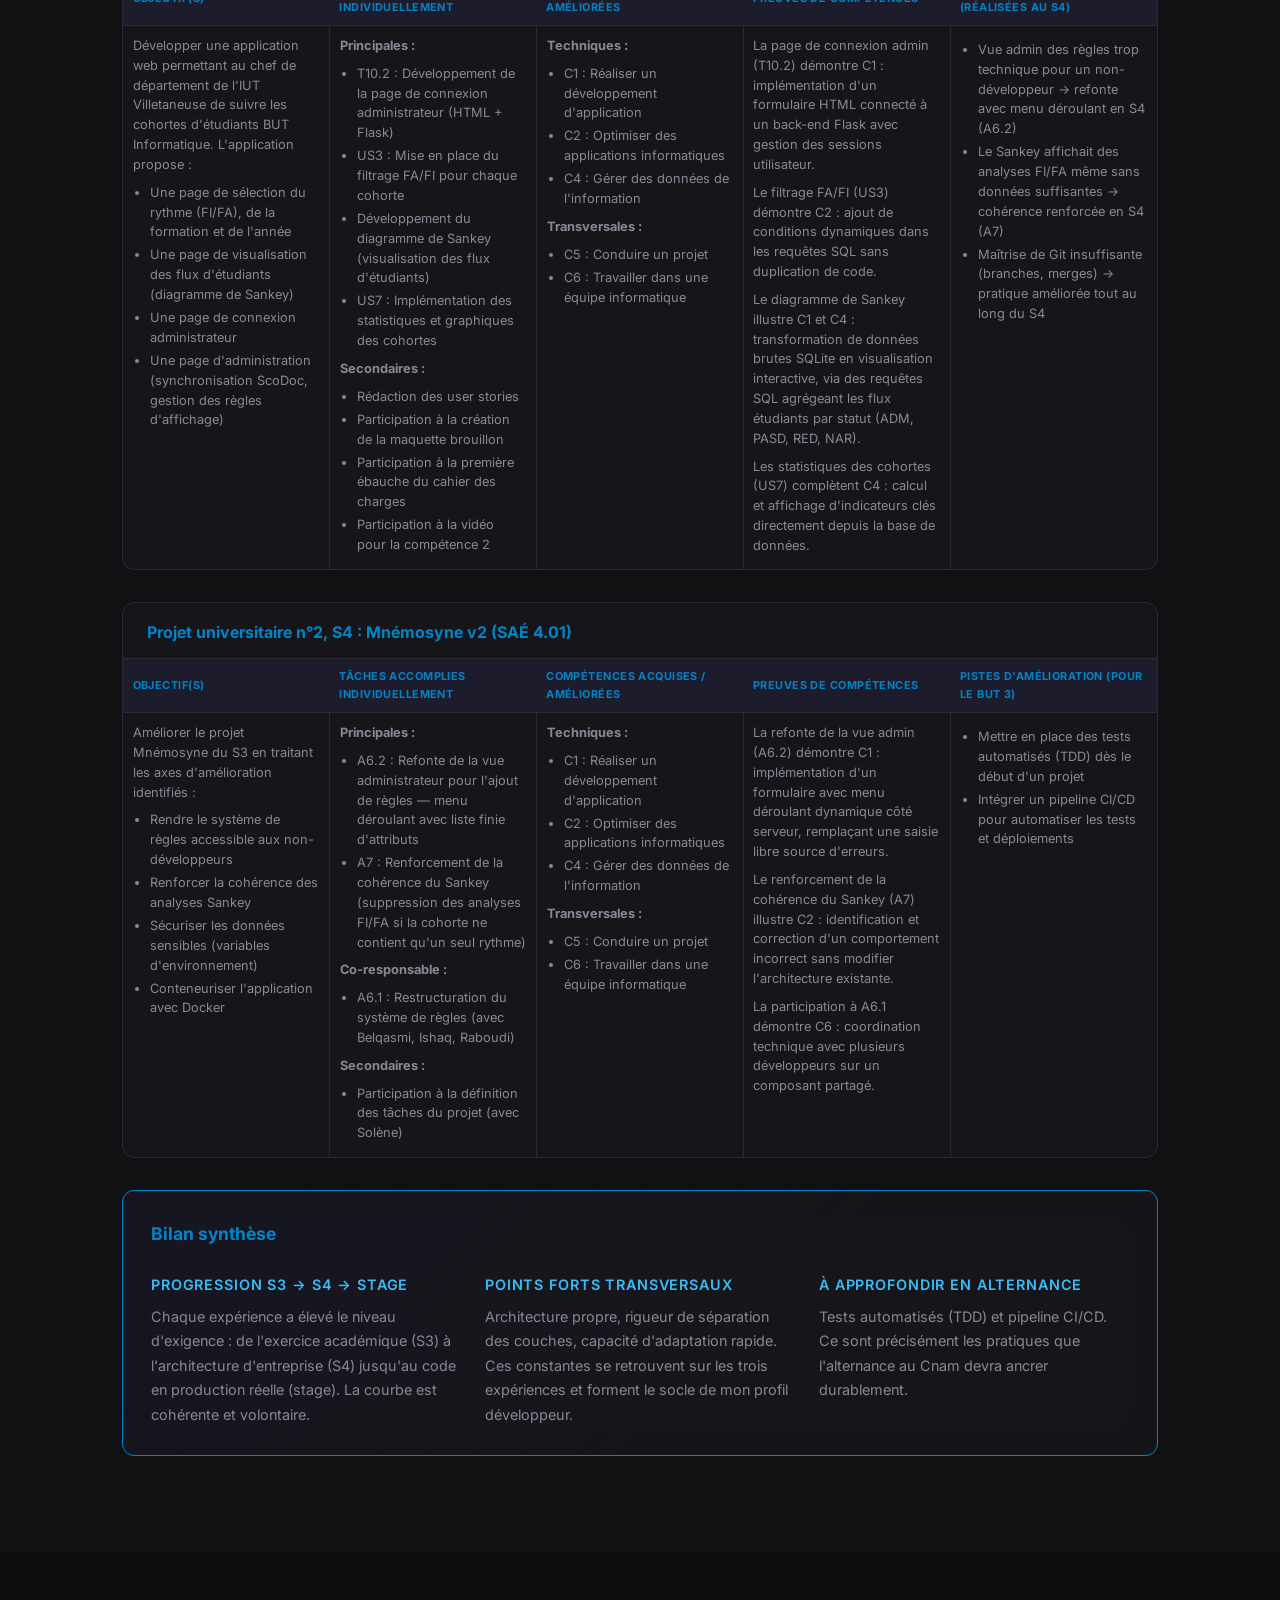
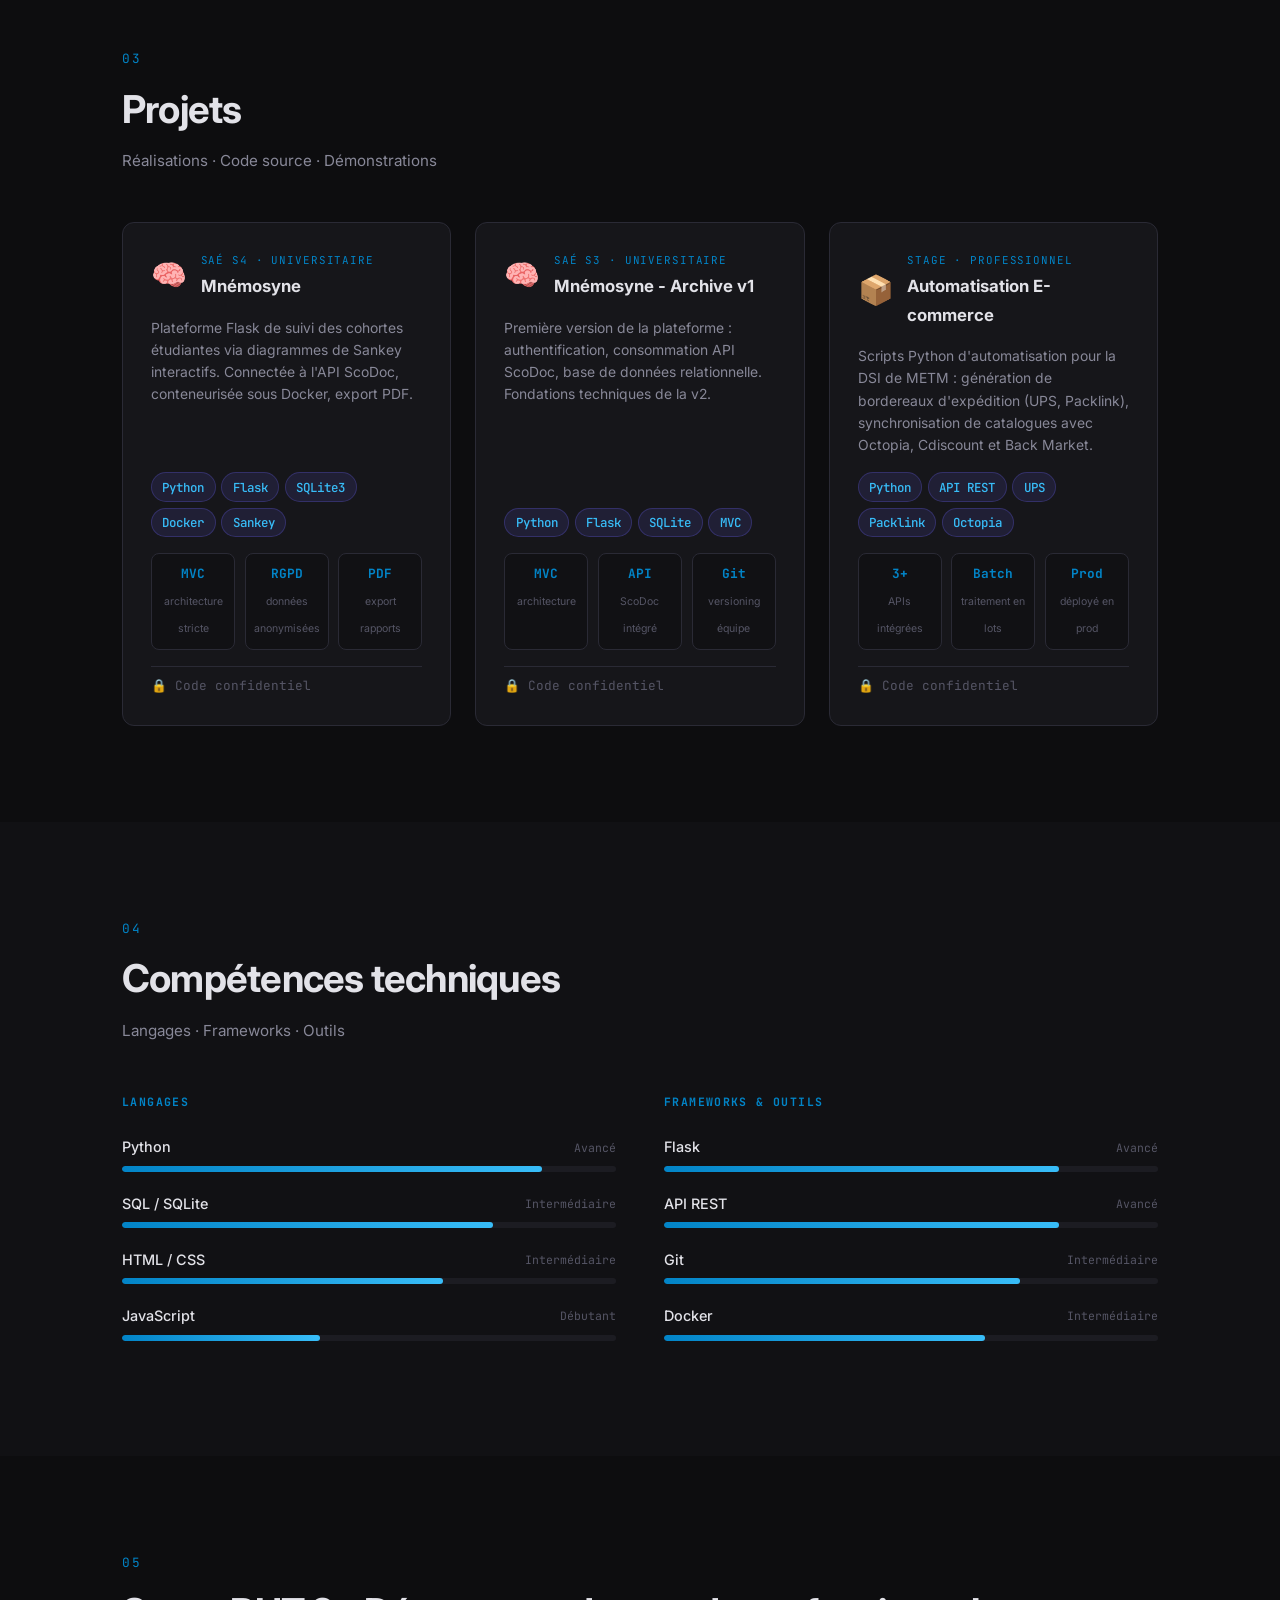
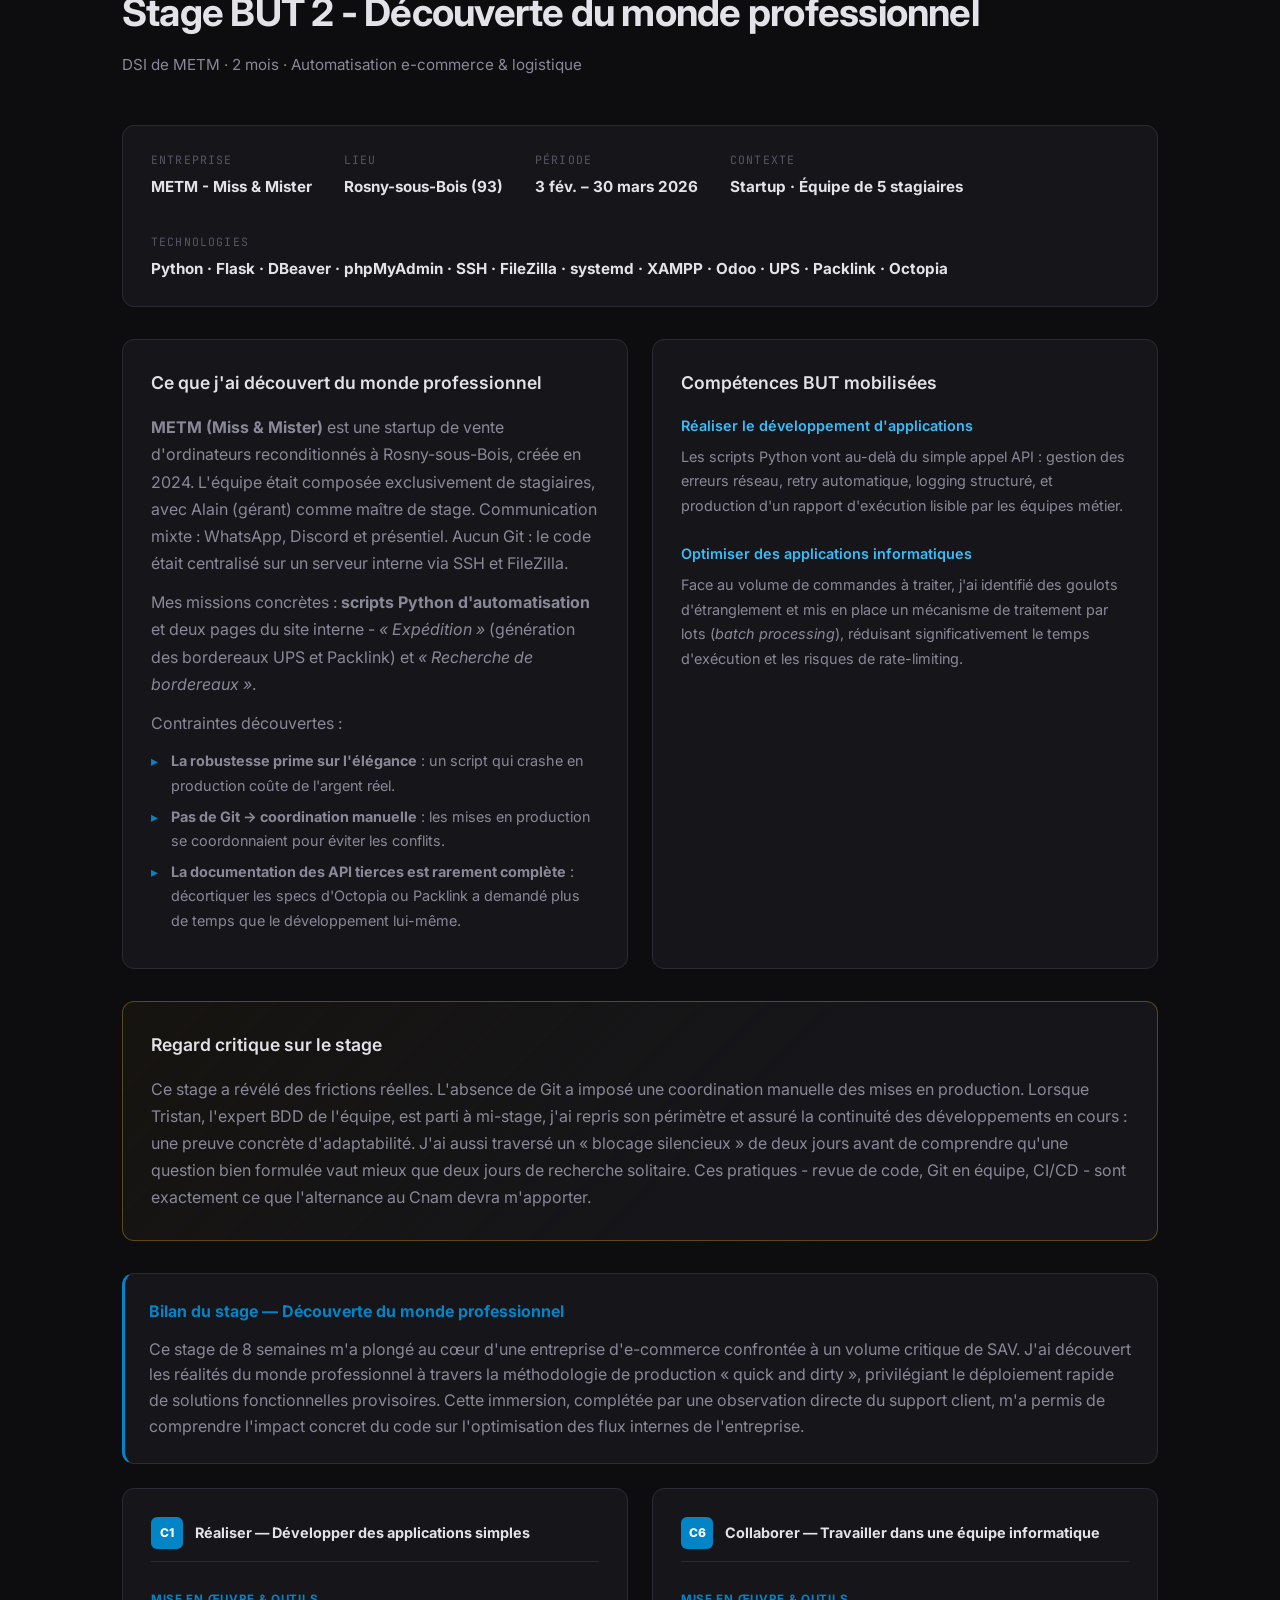
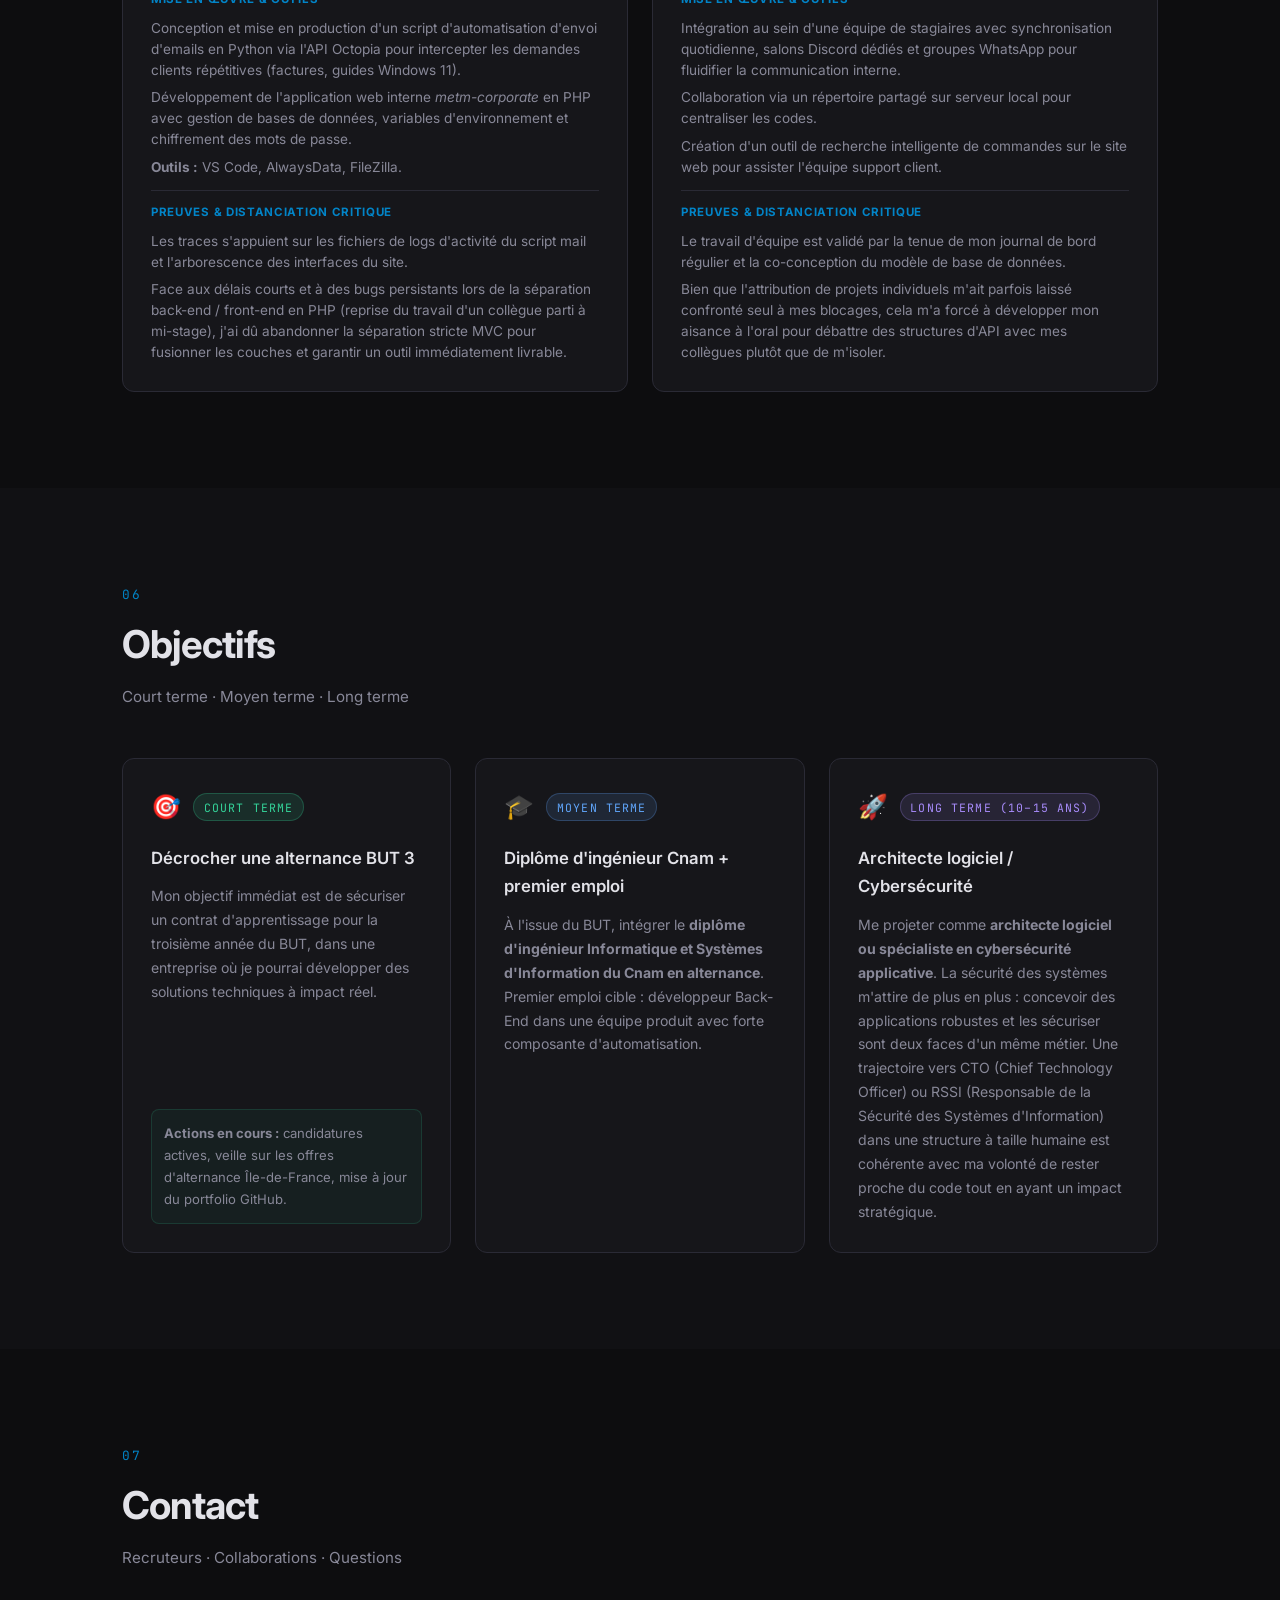
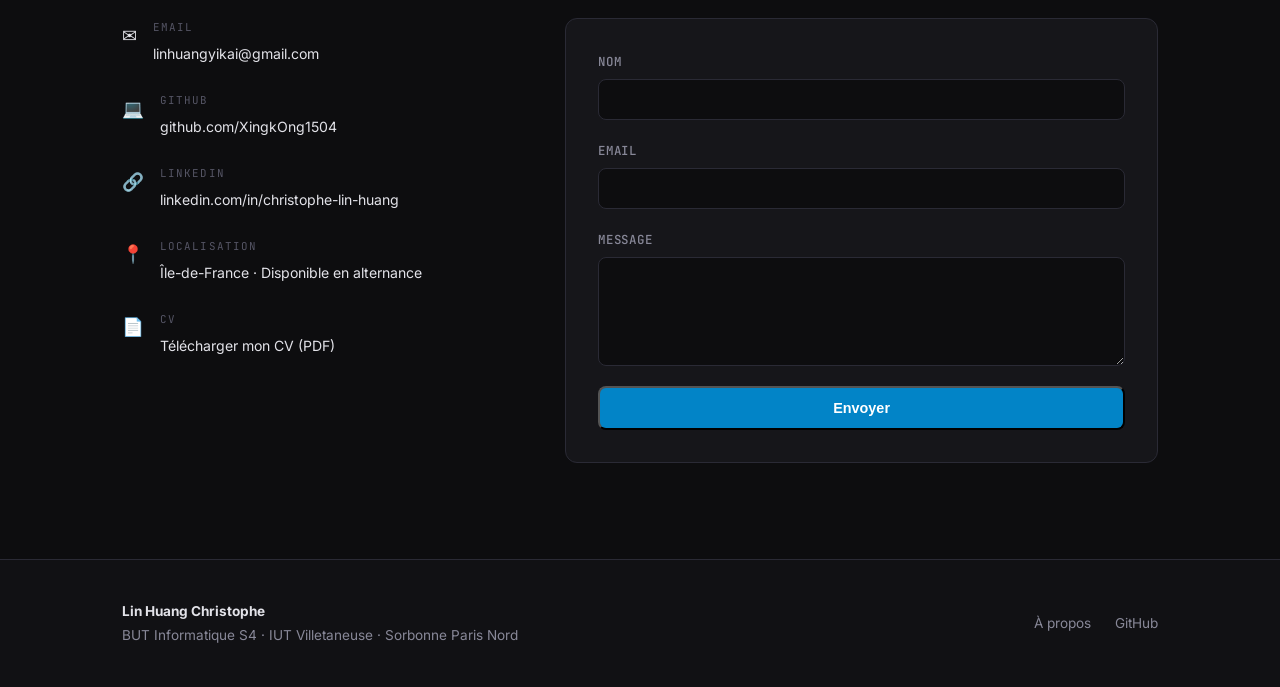
==== commit 23aac4f4: "footer : suppression S4 dans le sous-titre BUT Informatique" ====
--- a/index.html
+++ b/index.html
@@ -666,7 +666,7 @@
     <div class="container footer-inner">
       <div>
         <p><strong data-i18n="footer_name">Lin Huang Christophe</strong></p>
-        <p data-i18n="footer_sub">BUT Informatique S4 · IUT Villetaneuse · Sorbonne Paris Nord</p>
+        <p data-i18n="footer_sub">BUT Informatique · IUT Villetaneuse · Sorbonne Paris Nord</p>
       </div>
       <div class="footer-links">
         <a href="about.html" data-i18n="nav_about">À propos</a>
--- a/style.css
+++ b/style.css
@@ -70,10 +70,11 @@
   gap: 0.4rem;
 }
 .nav-logo-img {
-  width: 28px;
-  height: 28px;
+  width: 42px;
+  height: 42px;
   object-fit: contain;
   display: block;
+  border-radius: 8px;
 }
 
 .nav-links {
@@ -497,13 +498,13 @@
   border-bottom: 1px solid var(--border);
 }
 
-.bilan-table-scroll { overflow-x: auto; }
+.bilan-table-scroll { overflow-x: visible; }
 
 .bilan-table {
   width: 100%;
   border-collapse: collapse;
-  font-size: 0.85rem;
-  min-width: 800px;
+  font-size: 0.8rem;
+  table-layout: fixed;
 }
 
 .bilan-table thead tr {
@@ -511,19 +512,19 @@
 }
 
 .bilan-table th {
-  padding: 0.75rem 1rem;
+  padding: 0.5rem 0.6rem;
   text-align: left;
-  font-size: 0.75rem;
+  font-size: 0.68rem;
   font-weight: 700;
   text-transform: uppercase;
-  letter-spacing: 0.06em;
+  letter-spacing: 0.04em;
   color: var(--accent);
   border-bottom: 1px solid var(--border);
-  white-space: nowrap;
+  word-break: break-word;
 }
 
 .bilan-table td {
-  padding: 1rem;
+  padding: 0.65rem 0.6rem;
   vertical-align: top;
   border-right: 1px solid var(--border);
   color: var(--text-muted);
@@ -1875,6 +1876,7 @@
   margin-left: 0.25rem;
   vertical-align: super;
   letter-spacing: 0;
+  display: none;
 }
 
 /* ── Nav separator ──────────────────────────────────────────────────── */
